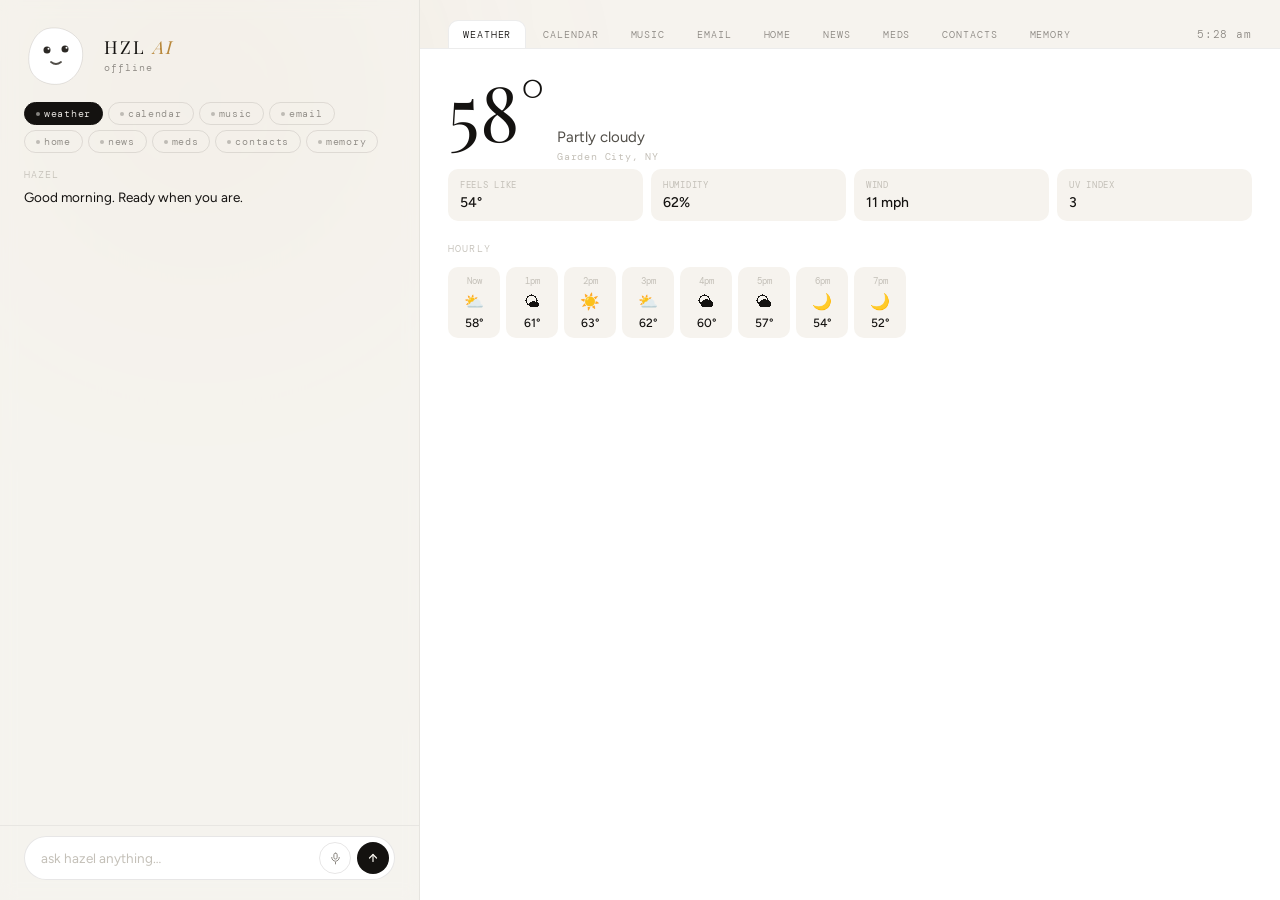
==== ui/hazel-v5.html @ b32997dd "HZL AI — Hazel v1 — luxury voice assistant with WebSocket UI, Spotify, Gmail, GCal, weather" ====
<!DOCTYPE html>
<html lang="en">
<head>
<meta charset="UTF-8">
<meta name="viewport" content="width=device-width, initial-scale=1.0">
<title>HZL AI</title>
<link href="https://fonts.googleapis.com/css2?family=Playfair+Display:ital,wght@0,400;0,500;1,400&family=DM+Mono:wght@300;400&family=Figtree:wght@300;400;500&display=swap" rel="stylesheet">
<style>
:root {
  --ink:       #141210;
  --ink-2:     #2C2925;
  --ink-3:     #514E48;
  --ink-4:     #8A8680;
  --ink-5:     #C4C0B8;
  --cream:     #F6F3EE;
  --cream-2:   #EDEAE3;
  --cream-3:   #E2DDD5;
  --gold:      #B8873A;
  --gold-l:    #F2E4C8;
  --rose:      #B87070;
  --rose-l:    #F2E0E0;
  --sage:      #6A8F78;
  --sage-l:    #DFF0E6;
  --sky:       #5C7FA8;
  --sky-l:     #DDE9F5;
  --r:         10px;
  --panel-w:   360px;
  --chat-w:    420px;
}
*, *::before, *::after { box-sizing: border-box; margin: 0; padding: 0; }

body {
  font-family: 'Figtree', sans-serif;
  background: var(--cream);
  color: var(--ink);
  height: 100vh;
  overflow: hidden;
  display: flex;
  flex-direction: column;
}

/* ─── AMBIENT BACKGROUND ─── */
#amb {
  position: fixed; inset: 0; pointer-events: none; z-index: 0; overflow: hidden;
}
.orb {
  position: absolute; border-radius: 50%; filter: blur(110px); pointer-events: none;
}
.o1 { width: 600px; height: 600px; background: radial-gradient(circle, rgba(184,135,58,.11) 0%, transparent 70%); top: -200px; left: -100px; animation: drift1 22s ease-in-out infinite; }
.o2 { width: 450px; height: 450px; background: radial-gradient(circle, rgba(106,143,120,.08) 0%, transparent 70%); bottom: -80px; right: -80px; animation: drift2 28s ease-in-out infinite; }
.o3 { width: 300px; height: 300px; background: radial-gradient(circle, rgba(184,112,112,.07) 0%, transparent 70%); top: 45%; left: 35%; animation: drift3 19s ease-in-out infinite; }
@keyframes drift1 { 0%,100%{transform:translate(0,0)} 50%{transform:translate(40px,35px)} }
@keyframes drift2 { 0%,100%{transform:translate(0,0)} 50%{transform:translate(-35px,-45px)} }
@keyframes drift3 { 0%,100%{transform:translate(0,0)} 50%{transform:translate(20px,-30px)} }

/* ─── LAYOUT ─── */
#shell {
  position: relative; z-index: 1;
  display: flex; height: 100vh;
}

/* ─── LEFT: CHAT COLUMN ─── */
#chat-col {
  width: var(--chat-w);
  flex-shrink: 0;
  display: flex;
  flex-direction: column;
  border-right: 1px solid rgba(20,18,16,.07);
  background: rgba(246,243,238,.6);
  backdrop-filter: blur(8px);
}

/* ─── FACE ─── */
#face-wrap {
  padding: 24px 24px 0;
  display: flex;
  align-items: center;
  gap: 16px;
  flex-shrink: 0;
}
#face-stage {
  position: relative;
  width: 64px; height: 64px;
  flex-shrink: 0;
}
/* Aura ring — pulses with state */
#aura {
  position: absolute;
  inset: -6px;
  border-radius: 50%;
  opacity: 0;
  transition: opacity .6s;
  pointer-events: none;
}
body.speaking  #aura { opacity: 1; background: radial-gradient(circle, rgba(184,135,58,.22) 0%, transparent 70%); animation: aura-pulse .65s ease-in-out infinite alternate; }
body.listening #aura { opacity: 1; background: radial-gradient(circle, rgba(184,112,112,.22) 0%, transparent 70%); animation: aura-pulse 1.1s ease-in-out infinite alternate; }
body.thinking  #aura { opacity: .5; background: radial-gradient(circle, rgba(106,143,120,.18) 0%, transparent 70%); }
@keyframes aura-pulse { from{transform:scale(1)} to{transform:scale(1.12)} }

/* The face itself — organic blob shape */
#face-svg {
  width: 64px; height: 64px;
  position: relative; z-index: 2;
}

#face-meta {
  flex: 1;
  min-width: 0;
}
.hzl-wordmark {
  font-family: 'Playfair Display', serif;
  font-size: 18px;
  font-weight: 400;
  letter-spacing: .12em;
  color: var(--ink);
  line-height: 1;
}
.hzl-wordmark em { font-style: italic; color: var(--gold); }
#state-label {
  font-family: 'DM Mono', monospace;
  font-size: 10px;
  font-weight: 300;
  color: var(--ink-4);
  letter-spacing: .1em;
  margin-top: 5px;
  display: flex;
  align-items: center;
  gap: 6px;
}
#listen-bars {
  display: flex; align-items: flex-end; gap: 1.5px; height: 10px;
  opacity: 0; transition: opacity .3s;
}
body.listening #listen-bars { opacity: 1; }
.lb { width: 2px; border-radius: 1px; background: var(--rose); }
.lb:nth-child(1) { height:4px; animation: lba .44s ease-in-out infinite; }
.lb:nth-child(2) { height:8px; animation: lba .44s ease-in-out infinite .09s; }
.lb:nth-child(3) { height:10px;animation: lba .44s ease-in-out infinite .04s; }
.lb:nth-child(4) { height:8px; animation: lba .44s ease-in-out infinite .13s; }
.lb:nth-child(5) { height:5px; animation: lba .44s ease-in-out infinite .07s; }
@keyframes lba { 0%,100%{transform:scaleY(.3)} 50%{transform:scaleY(1)} }

/* ─── NAV PILLS ─── */
#nav-row {
  padding: 14px 24px 10px;
  display: flex;
  flex-wrap: wrap;
  gap: 5px;
  flex-shrink: 0;
}
.nav-pill {
  font-family: 'DM Mono', monospace;
  font-size: 10px;
  font-weight: 300;
  letter-spacing: .07em;
  color: var(--ink-4);
  background: transparent;
  border: 1px solid rgba(20,18,16,.1);
  border-radius: 100px;
  padding: 4px 11px;
  cursor: pointer;
  transition: all .18s;
  display: flex; align-items: center; gap: 4px;
}
.nav-pill .dot { width: 4px; height: 4px; border-radius: 50%; background: currentColor; opacity: .5; }
.nav-pill:hover { background: var(--cream-2); color: var(--ink-2); border-color: rgba(20,18,16,.18); }
.nav-pill.active { background: var(--ink); color: var(--cream); border-color: var(--ink); }

/* ─── CHAT FEED ─── */
#chat-feed {
  flex: 1;
  overflow-y: auto;
  padding: 6px 24px 12px;
  display: flex;
  flex-direction: column;
  gap: 0;
  scroll-behavior: smooth;
}
#chat-feed::-webkit-scrollbar { width: 2px; }
#chat-feed::-webkit-scrollbar-thumb { background: var(--cream-3); }

.msg-group {
  display: flex;
  flex-direction: column;
  margin-bottom: 20px;
  animation: msg-in .25s ease both;
}
@keyframes msg-in { from{opacity:0;transform:translateY(8px)} to{opacity:1;transform:translateY(0)} }

.msg-label {
  font-family: 'DM Mono', monospace;
  font-size: 9.5px;
  font-weight: 300;
  letter-spacing: .1em;
  color: var(--ink-5);
  text-transform: uppercase;
  margin-bottom: 5px;
}
.msg-user .msg-label { text-align: right; }

.msg-body {
  font-size: 13.5px;
  line-height: 1.7;
  color: var(--ink);
}
.msg-hazel .msg-body { max-width: 340px; }
.msg-user {
  align-items: flex-end;
}
.msg-user .msg-body {
  background: var(--ink);
  color: var(--cream);
  padding: 9px 14px;
  border-radius: var(--r) var(--r) 3px var(--r);
  font-size: 13.5px;
  line-height: 1.6;
  max-width: 300px;
}

/* thinking dots */
.thinking-dots { display: flex; gap: 4px; padding: 6px 0; }
.td { width: 5px; height: 5px; border-radius: 50%; background: var(--ink-5); animation: td 1.2s ease-in-out infinite; }
.td:nth-child(2){animation-delay:.18s} .td:nth-child(3){animation-delay:.36s}
@keyframes td { 0%,60%,100%{opacity:.25;transform:scale(1)} 30%{opacity:1;transform:scale(1.3)} }

/* ─── INPUT BAR ─── */
#input-bar {
  flex-shrink: 0;
  padding: 10px 24px 20px;
  border-top: 1px solid rgba(20,18,16,.06);
}
#input-wrap {
  display: flex;
  align-items: center;
  gap: 6px;
  background: white;
  border: 1px solid rgba(20,18,16,.1);
  border-radius: 100px;
  padding: 5px 5px 5px 16px;
  transition: border-color .2s, box-shadow .2s;
}
#input-wrap:focus-within {
  border-color: var(--gold);
  box-shadow: 0 0 0 3px rgba(184,135,58,.1);
}
#msg-input {
  flex: 1; border: none; outline: none; background: transparent;
  font-family: 'Figtree', sans-serif;
  font-size: 13.5px; color: var(--ink);
  caret-color: var(--gold);
}
#msg-input::placeholder { color: var(--ink-5); }
.input-btn {
  width: 32px; height: 32px; border-radius: 50%; border: none;
  cursor: pointer; display: flex; align-items: center; justify-content: center;
  transition: all .18s; flex-shrink: 0;
}
#mic-btn {
  background: transparent;
  border: 1px solid rgba(20,18,16,.1);
  color: var(--ink-4);
}
#mic-btn:hover { background: var(--cream-2); color: var(--ink); }
#mic-btn.active { background: var(--rose); border-color: var(--rose); color: white; animation: mic-pulse 1s ease infinite; }
@keyframes mic-pulse { 0%,100%{box-shadow:0 0 0 0 rgba(184,112,112,.4)} 50%{box-shadow:0 0 0 6px rgba(184,112,112,0)} }
#send-btn { background: var(--ink); color: var(--cream); }
#send-btn:hover { background: var(--gold); transform: scale(1.05); }
#send-btn:active { transform: scale(.94); }

/* ─── RIGHT: DASHBOARD ─── */
#dash-col {
  flex: 1;
  display: flex;
  flex-direction: column;
  overflow: hidden;
  min-width: 0;
}

/* ─── DASH TOP BAR ─── */
#dash-header {
  padding: 20px 28px 0;
  display: flex;
  align-items: center;
  justify-content: space-between;
  flex-shrink: 0;
}
#dash-tab-row {
  display: flex;
  gap: 2px;
  overflow-x: auto;
  padding-bottom: 0;
}
#dash-tab-row::-webkit-scrollbar { display: none; }
.dash-tab {
  font-family: 'DM Mono', monospace;
  font-size: 10px;
  font-weight: 300;
  letter-spacing: .09em;
  text-transform: uppercase;
  color: var(--ink-4);
  padding: 7px 14px;
  border-radius: var(--r) var(--r) 0 0;
  cursor: pointer;
  border: 1px solid transparent;
  border-bottom: none;
  transition: all .18s;
  white-space: nowrap;
  background: transparent;
}
.dash-tab:hover { color: var(--ink-2); }
.dash-tab.active {
  color: var(--ink);
  background: white;
  border-color: rgba(20,18,16,.08);
  border-bottom-color: white;
}
#dash-clock {
  font-family: 'DM Mono', monospace;
  font-size: 11px;
  font-weight: 300;
  color: var(--ink-4);
  letter-spacing: .08em;
  white-space: nowrap;
  margin-left: 16px;
  flex-shrink: 0;
}

/* ─── DASH CONTENT ─── */
#dash-body {
  flex: 1;
  overflow-y: auto;
  padding: 0 28px 28px;
  background: white;
  border-top: 1px solid rgba(20,18,16,.08);
  margin: 0;
}
#dash-body::-webkit-scrollbar { width: 3px; }
#dash-body::-webkit-scrollbar-thumb { background: var(--cream-3); border-radius: 2px; }

.dash-view { display: none; padding-top: 24px; }
.dash-view.active { display: block; }

/* Section label */
.sec-label {
  font-family: 'DM Mono', monospace;
  font-size: 9.5px;
  font-weight: 300;
  letter-spacing: .12em;
  text-transform: uppercase;
  color: var(--ink-5);
  margin-bottom: 12px;
  margin-top: 22px;
}
.sec-label:first-child { margin-top: 0; }

/* ── WEATHER PANEL ── */
.wx-hero {
  display: flex; align-items: baseline; gap: 12px; margin-bottom: 6px;
}
.wx-temp {
  font-family: 'Playfair Display', serif;
  font-size: 76px; font-weight: 400; line-height: 1; color: var(--ink);
}
.wx-right { display: flex; flex-direction: column; gap: 4px; }
.wx-cond { font-size: 15px; color: var(--ink-3); font-weight: 400; }
.wx-loc  { font-family:'DM Mono',monospace; font-size:10px; color: var(--ink-5); letter-spacing:.08em; }
.wx-grid {
  display: grid; grid-template-columns: repeat(4,1fr); gap: 8px; margin-bottom: 20px;
}
.wx-cell {
  background: var(--cream); border-radius: var(--r); padding: 10px 12px;
}
.wx-cell-lbl { font-family:'DM Mono',monospace; font-size:9px; color:var(--ink-5); text-transform:uppercase; letter-spacing:.08em; margin-bottom:3px; }
.wx-cell-val { font-size:14px; font-weight:500; color:var(--ink); }
.wx-hourly { display:flex; gap:6px; overflow-x:auto; padding-bottom:4px; }
.wx-hourly::-webkit-scrollbar{display:none}
.wx-hr {
  flex-shrink:0; text-align:center; background:var(--cream);
  border-radius:var(--r); padding:8px 10px; min-width:52px;
}
.wx-hr-t { font-family:'DM Mono',monospace; font-size:9px; color:var(--ink-5); margin-bottom:5px; }
.wx-hr-i { font-size:16px; margin-bottom:5px; }
.wx-hr-v { font-size:12px; font-weight:500; color:var(--ink); }

/* ── CALENDAR PANEL ── */
.cal-date-big {
  font-family: 'Playfair Display', serif;
  font-size: 48px; font-weight: 400; line-height: 1; color: var(--ink); margin-bottom: 2px;
}
.cal-date-sub {
  font-family: 'DM Mono', monospace; font-size: 11px; color: var(--ink-4); letter-spacing:.06em; margin-bottom: 20px;
}
.cal-events { display: flex; flex-direction: column; gap: 8px; }
.cal-event {
  display: flex; gap: 12px; align-items: flex-start;
  padding: 11px 14px; background: var(--cream); border-radius: var(--r);
  border-left: 3px solid var(--gold);
  cursor: pointer; transition: background .15s;
}
.cal-event:hover { background: var(--cream-2); }
.cal-event-time { font-family:'DM Mono',monospace; font-size:11px; color:var(--gold); min-width:38px; padding-top:1px; }
.cal-event-name { font-size:13px; font-weight:500; color:var(--ink); margin-bottom:2px; }
.cal-event-sub  { font-size:11px; color:var(--ink-4); }

/* ── MUSIC PANEL ── */
.music-art {
  width: 100%; aspect-ratio: 1; border-radius: 14px; margin-bottom: 18px;
  background: linear-gradient(135deg, var(--gold) 0%, #3A2410 100%);
  display: flex; align-items: center; justify-content: center; font-size: 56px;
  position: relative; overflow: hidden;
}
.music-art::after {
  content:''; position:absolute; inset:0;
  background: radial-gradient(circle at 70% 30%, rgba(255,255,255,.08) 0%, transparent 60%);
}
.music-art.playing { animation: art-breathe 3s ease-in-out infinite; }
@keyframes art-breathe { 0%,100%{transform:scale(1)} 50%{transform:scale(1.012)} }
.music-title  { font-family:'Playfair Display',serif; font-size:20px; font-weight:400; text-align:center; margin-bottom:3px; }
.music-artist { font-size:12px; color:var(--ink-4); text-align:center; margin-bottom:18px; }
.music-bar    { height:3px; background:var(--cream-3); border-radius:2px; margin-bottom:5px; overflow:hidden; cursor:pointer; }
.music-fill   { height:100%; background:var(--gold); border-radius:2px; transition:width 1s linear; }
.music-times  { display:flex; justify-content:space-between; font-family:'DM Mono',monospace; font-size:10px; color:var(--ink-5); margin-bottom:18px; }
.music-ctrls  { display:flex; justify-content:center; align-items:center; gap:22px; }
.m-btn {
  border:none; background:none; cursor:pointer; color:var(--ink-4);
  display:flex; align-items:center; transition:color .15s;
}
.m-btn:hover { color:var(--ink); }
.m-btn.play-btn {
  width:46px; height:46px; border-radius:50%;
  background:var(--ink); color:var(--cream);
  justify-content:center; transition:background .2s, transform .15s;
}
.m-btn.play-btn:hover { background:var(--gold); transform:scale(1.06); }

/* ── EMAIL PANEL ── */
.email-item {
  display:flex; gap:12px; padding:12px 0;
  border-bottom:1px solid rgba(20,18,16,.06);
  cursor:pointer; transition:all .15s;
}
.email-item:last-child { border-bottom:none; }
.email-item:hover { padding:12px 8px; margin:0 -8px; background:var(--cream); border-radius:var(--r); }
.email-av {
  width:34px; height:34px; border-radius:50%;
  background:var(--cream-3); display:flex; align-items:center; justify-content:center;
  font-size:12px; font-weight:500; color:var(--ink-3); flex-shrink:0;
}
.email-av.unread { background:var(--gold-l); color:var(--gold); }
.email-from { font-size:13px; font-weight:500; color:var(--ink); margin-bottom:2px; display:flex; align-items:center; gap:5px; }
.email-subj { font-size:12px; color:var(--ink-4); margin-bottom:1px; }
.email-prev { font-size:11px; color:var(--ink-5); white-space:nowrap; overflow:hidden; text-overflow:ellipsis; max-width:240px; }
.unread-dot { width:5px; height:5px; border-radius:50%; background:var(--gold); display:inline-block; }
.email-time { font-family:'DM Mono',monospace; font-size:10px; color:var(--ink-5); margin-left:auto; white-space:nowrap; padding-top:2px; }

/* ── HOME PANEL (no HA) ── */
.home-unavailable {
  display:flex; flex-direction:column; align-items:center; justify-content:center;
  padding:48px 24px; text-align:center; gap:12px;
}
.home-unavailable-ico { font-size:36px; opacity:.35; }
.home-unavailable-title { font-size:14px; font-weight:500; color:var(--ink-3); }
.home-unavailable-sub { font-size:12px; color:var(--ink-5); line-height:1.6; max-width:240px; }

/* ── NEWS PANEL ── */
.news-item {
  padding:14px 0; border-bottom:1px solid rgba(20,18,16,.06);
  cursor:pointer; transition:all .15s;
}
.news-item:last-child { border-bottom:none; }
.news-item:hover { padding:14px 10px; margin:0 -10px; background:var(--cream); border-radius:var(--r); }
.news-src  { font-family:'DM Mono',monospace; font-size:9.5px; color:var(--ink-5); letter-spacing:.08em; text-transform:uppercase; margin-bottom:5px; }
.news-hed  { font-family:'Playfair Display',serif; font-size:16px; font-weight:400; line-height:1.4; color:var(--ink); margin-bottom:4px; }
.news-prev { font-size:11.5px; color:var(--ink-4); line-height:1.5; }

/* ── MEDICATIONS PANEL ── */
.med-item {
  display:flex; align-items:center; gap:14px;
  padding:12px 14px; background:var(--cream); border-radius:var(--r); margin-bottom:8px;
  cursor:pointer; transition:background .15s;
}
.med-item:hover { background:var(--cream-2); }
.med-ico { font-size:20px; flex-shrink:0; }
.med-name { font-size:13px; font-weight:500; color:var(--ink); margin-bottom:2px; }
.med-dose { font-size:11px; color:var(--ink-4); }
.med-time { font-family:'DM Mono',monospace; font-size:11px; color:var(--gold); margin-left:auto; white-space:nowrap; flex-shrink:0; }
.med-taken { opacity:.45; }
.med-taken .med-time { color:var(--sage); }
.med-badge {
  display:inline-block; font-family:'DM Mono',monospace; font-size:9px;
  letter-spacing:.06em; padding:2px 7px; border-radius:100px;
  background:var(--rose-l); color:var(--rose); margin-left:8px;
}
.med-badge.ok { background:var(--sage-l); color:var(--sage); }

/* ── CONTACTS PANEL ── */
.contact-item {
  display:flex; align-items:center; gap:12px;
  padding:10px 0; border-bottom:1px solid rgba(20,18,16,.06); cursor:pointer;
  transition:all .15s;
}
.contact-item:last-child{border-bottom:none}
.contact-item:hover { padding:10px 8px; margin:0 -8px; background:var(--cream); border-radius:var(--r); }
.contact-av {
  width:36px; height:36px; border-radius:50%; flex-shrink:0;
  background:var(--cream-3); display:flex; align-items:center; justify-content:center;
  font-size:13px; font-weight:500; color:var(--ink-3);
}
.contact-name { font-size:13px; font-weight:500; color:var(--ink); margin-bottom:1px; }
.contact-rel  { font-size:11px; color:var(--ink-5); }
.contact-actions { margin-left:auto; display:flex; gap:6px; }
.c-act-btn {
  width:28px; height:28px; border-radius:50%; border:1px solid rgba(20,18,16,.1);
  background:transparent; cursor:pointer; display:flex; align-items:center; justify-content:center;
  color:var(--ink-4); font-size:13px; transition:all .15s;
}
.c-act-btn:hover { background:var(--cream-2); color:var(--ink); }

/* ── MEMORY PANEL ── */
.mem-item {
  padding:10px 13px; background:var(--cream); border-radius:var(--r); margin-bottom:7px;
}
.mem-cat { font-family:'DM Mono',monospace; font-size:9px; color:var(--gold); letter-spacing:.08em; text-transform:uppercase; margin-bottom:3px; }
.mem-val { font-size:13px; color:var(--ink); }

/* ─── RESPONSIVE: compress if window narrow ─── */
@media (max-width: 820px) {
  :root { --chat-w: 340px; --panel-w: 0; }
}
</style>
</head>
<body>

<div id="amb">
  <div class="orb o1"></div>
  <div class="orb o2"></div>
  <div class="orb o3"></div>
</div>

<div id="shell">

  <!-- ══════════ LEFT: CHAT ══════════ -->
  <div id="chat-col">

    <!-- Face + wordmark -->
    <div id="face-wrap">
      <div id="face-stage">
        <div id="aura"></div>
        <svg id="face-svg" viewBox="0 0 64 64" xmlns="http://www.w3.org/2000/svg">
          <!-- Organic face blob — slightly irregular circle for life -->
          <defs>
            <filter id="face-blur" x="-10%" y="-10%" width="120%" height="120%">
              <feGaussianBlur in="SourceGraphic" stdDeviation=".4"/>
            </filter>
          </defs>
          <!-- Base blob -->
          <path id="face-blob" d="
            M32 4
            C42 4, 56 12, 58 24
            C61 38, 54 54, 40 59
            C28 63, 10 58, 6 44
            C2 30, 8 10, 22 5
            C24 4.3, 28 3.8, 32 4Z
          " fill="white" stroke="rgba(20,18,16,.1)" stroke-width="1" filter="url(#face-blur)"/>

          <!-- Eyes — two circles, positioned asymmetrically for character -->
          <g id="eyes">
            <circle id="eye-l" cx="23" cy="26" r="3.5" fill="var(--ink-2)"/>
            <circle id="eye-r" cx="41" cy="25" r="3.5" fill="var(--ink-2)"/>
            <!-- Glints -->
            <circle cx="24.5" cy="24.8" r="1" fill="white"/>
            <circle cx="42.5" cy="23.8" r="1" fill="white"/>
          </g>

          <!-- Mouth — small curved path, morphs with mood -->
          <path id="mouth" d="M27 38 Q32 42 37 38" fill="none" stroke="var(--ink-3)" stroke-width="1.8" stroke-linecap="round"/>

          <!-- Blink overlay (hidden, animated) -->
          <rect id="blink-l" x="19" y="22.5" width="9" height="7" rx="4" fill="white" opacity="0"/>
          <rect id="blink-r" x="37" y="21.5" width="9" height="7" rx="4" fill="white" opacity="0"/>
        </svg>
      </div>

      <div id="face-meta">
        <div class="hzl-wordmark">HZL <em>AI</em></div>
        <div id="state-label">
          <span id="state-text">idle</span>
          <div id="listen-bars">
            <div class="lb"></div><div class="lb"></div><div class="lb"></div>
            <div class="lb"></div><div class="lb"></div>
          </div>
        </div>
      </div>
    </div>

    <!-- Nav pills — all Hazel capabilities -->
    <div id="nav-row">
      <button class="nav-pill active" onclick="navTap('weather')"><span class="dot"></span>weather</button>
      <button class="nav-pill" onclick="navTap('calendar')"><span class="dot"></span>calendar</button>
      <button class="nav-pill" onclick="navTap('music')"><span class="dot"></span>music</button>
      <button class="nav-pill" onclick="navTap('email')"><span class="dot"></span>email</button>
      <button class="nav-pill" onclick="navTap('home')"><span class="dot"></span>home</button>
      <button class="nav-pill" onclick="navTap('news')"><span class="dot"></span>news</button>
      <button class="nav-pill" onclick="navTap('medications')"><span class="dot"></span>meds</button>
      <button class="nav-pill" onclick="navTap('contacts')"><span class="dot"></span>contacts</button>
      <button class="nav-pill" onclick="navTap('memory')"><span class="dot"></span>memory</button>
    </div>

    <!-- Chat feed -->
    <div id="chat-feed">
      <div class="msg-group msg-hazel">
        <div class="msg-label">Hazel</div>
        <div class="msg-body">Good morning. Ready when you are.</div>
      </div>
    </div>

    <!-- Input -->
    <div id="input-bar">
      <div id="input-wrap">
        <input type="text" id="msg-input" placeholder="ask hazel anything…" autocomplete="off"/>
        <button class="input-btn" id="mic-btn" onclick="toggleMic()">
          <svg width="13" height="13" viewBox="0 0 24 24" fill="none" stroke="currentColor" stroke-width="1.8" stroke-linecap="round" stroke-linejoin="round">
            <rect x="9" y="2" width="6" height="11" rx="3"/>
            <path d="M5 10c0 3.866 3.134 7 7 7s7-3.134 7-7"/>
            <line x1="12" y1="19" x2="12" y2="22"/>
          </svg>
        </button>
        <button class="input-btn" id="send-btn" onclick="sendMsg()">
          <svg width="12" height="12" viewBox="0 0 24 24" fill="none" stroke="currentColor" stroke-width="2.4" stroke-linecap="round" stroke-linejoin="round">
            <line x1="12" y1="19" x2="12" y2="5"/>
            <polyline points="5 12 12 5 19 12"/>
          </svg>
        </button>
      </div>
    </div>
  </div>

  <!-- ══════════ RIGHT: DASHBOARD ══════════ -->
  <div id="dash-col">
    <div id="dash-header">
      <div id="dash-tab-row">
        <div class="dash-tab active" data-tab="weather" onclick="switchTab('weather')">Weather</div>
        <div class="dash-tab" data-tab="calendar" onclick="switchTab('calendar')">Calendar</div>
        <div class="dash-tab" data-tab="music" onclick="switchTab('music')">Music</div>
        <div class="dash-tab" data-tab="email" onclick="switchTab('email')">Email</div>
        <div class="dash-tab" data-tab="home" onclick="switchTab('home')">Home</div>
        <div class="dash-tab" data-tab="news" onclick="switchTab('news')">News</div>
        <div class="dash-tab" data-tab="medications" onclick="switchTab('medications')">Meds</div>
        <div class="dash-tab" data-tab="contacts" onclick="switchTab('contacts')">Contacts</div>
        <div class="dash-tab" data-tab="memory" onclick="switchTab('memory')">Memory</div>
      </div>
      <div id="dash-clock"></div>
    </div>

    <div id="dash-body">

      <!-- WEATHER -->
      <div class="dash-view active" id="view-weather">
        <div class="wx-hero">
          <div class="wx-temp" id="d-wx-temp">58°</div>
          <div class="wx-right">
            <div class="wx-cond" id="d-wx-cond">Partly cloudy</div>
            <div class="wx-loc">Garden City, NY</div>
          </div>
        </div>
        <div class="wx-grid">
          <div class="wx-cell"><div class="wx-cell-lbl">Feels like</div><div class="wx-cell-val" id="d-wx-fl">54°</div></div>
          <div class="wx-cell"><div class="wx-cell-lbl">Humidity</div><div class="wx-cell-val" id="d-wx-hu">62%</div></div>
          <div class="wx-cell"><div class="wx-cell-lbl">Wind</div><div class="wx-cell-val" id="d-wx-wi">11 mph</div></div>
          <div class="wx-cell"><div class="wx-cell-lbl">UV Index</div><div class="wx-cell-val" id="d-wx-uv">3</div></div>
        </div>
        <div class="sec-label">Hourly</div>
        <div class="wx-hourly" id="d-wx-hourly"></div>
      </div>

      <!-- CALENDAR -->
      <div class="dash-view" id="view-calendar">
        <div class="cal-date-big" id="d-cal-day"></div>
        <div class="cal-date-sub" id="d-cal-date"></div>
        <div class="sec-label">Today's events</div>
        <div class="cal-events" id="d-cal-events"></div>
      </div>

      <!-- MUSIC -->
      <div class="dash-view" id="view-music">
        <!-- TABS -->
        <div style="display:flex;gap:6px;margin-bottom:16px">
          <button id="mtab-now" onclick="musicTab('now')" style="flex:1;padding:7px;border-radius:8px;border:1px solid var(--cream-3);background:var(--gold);color:white;font-family:'DM Mono',monospace;font-size:10px;letter-spacing:.1em;text-transform:uppercase;cursor:pointer">Now Playing</button>
          <button id="mtab-queue" onclick="musicTab('queue')" style="flex:1;padding:7px;border-radius:8px;border:1px solid var(--cream-3);background:transparent;color:var(--ink-4);font-family:'DM Mono',monospace;font-size:10px;letter-spacing:.1em;text-transform:uppercase;cursor:pointer">Up Next</button>
          <button id="mtab-library" onclick="musicTab('library')" style="flex:1;padding:7px;border-radius:8px;border:1px solid var(--cream-3);background:transparent;color:var(--ink-4);font-family:'DM Mono',monospace;font-size:10px;letter-spacing:.1em;text-transform:uppercase;cursor:pointer">Library</button>
        </div>
        <!-- NOW PLAYING -->
        <div id="d-music-now-view">
          <div style="background:linear-gradient(160deg,#1a1a2e,#0f3460);border-radius:20px;padding:24px 20px 20px;margin-bottom:16px;position:relative;overflow:hidden">
            <div style="position:relative;margin:0 auto 20px;width:160px;height:160px">
              <div id="d-music-art" style="width:160px;height:160px;border-radius:12px;overflow:hidden;background:#0d1b2a;display:flex;align-items:center;justify-content:center;font-size:48px;color:rgba(255,255,255,0.2);box-shadow:0 8px 32px rgba(0,0,0,0.4)">♪</div>
            </div>
            <div style="text-align:center;margin-bottom:16px">
              <div id="d-music-title" style="font-family:'Playfair Display',serif;font-size:18px;color:white;margin-bottom:4px;line-height:1.3">Nothing playing</div>
              <div id="d-music-artist" style="font-family:'DM Mono',monospace;font-size:11px;letter-spacing:.1em;color:rgba(255,255,255,0.5);margin-bottom:3px">—</div>
              <div id="d-music-album" style="font-size:10px;color:rgba(255,255,255,0.25);font-style:italic"></div>
            </div>
            <div style="margin-bottom:20px">
              <div style="height:3px;background:rgba(255,255,255,0.15);border-radius:2px;margin-bottom:6px;overflow:hidden">
                <div id="d-music-fill" style="height:100%;background:var(--gold);border-radius:2px;transition:width 1s linear;width:0%"></div>
              </div>
              <div style="display:flex;justify-content:space-between;font-family:'DM Mono',monospace;font-size:9px;color:rgba(255,255,255,0.3)">
                <span id="d-music-cur">0:00</span>
                <span id="d-music-dur">0:00</span>
              </div>
            </div>
            <div style="display:flex;justify-content:center;align-items:center;gap:24px">
              <button onclick="musicCmd('previous')" style="background:rgba(255,255,255,0.08);border:1px solid rgba(255,255,255,0.12);border-radius:50%;width:40px;height:40px;font-size:16px;color:rgba(255,255,255,0.7);cursor:pointer">⏮</button>
              <button id="d-music-playpause" onclick="musicCmd('playpause')" style="background:var(--gold);border:none;border-radius:50%;width:52px;height:52px;font-size:20px;color:white;cursor:pointer">▶</button>
              <button onclick="musicCmd('skip')" style="background:rgba(255,255,255,0.08);border:1px solid rgba(255,255,255,0.12);border-radius:50%;width:40px;height:40px;font-size:16px;color:rgba(255,255,255,0.7);cursor:pointer">⏭</button>
            </div>
          </div>
          <div style="font-family:'DM Mono',monospace;font-size:9px;letter-spacing:.15em;text-transform:uppercase;color:var(--ink-4);margin-bottom:10px">Recently Played</div>
          <div id="d-music-recent" style="display:flex;flex-direction:column;gap:6px"></div>
        </div>
        <!-- UP NEXT -->
        <div id="d-music-queue-view" style="display:none">
          <div style="font-family:'DM Mono',monospace;font-size:9px;letter-spacing:.15em;text-transform:uppercase;color:var(--ink-4);margin-bottom:12px">Up Next</div>
          <div id="d-music-queue" style="display:flex;flex-direction:column;gap:6px"></div>
        </div>
        <!-- LIBRARY -->
        <div id="d-music-library-view" style="display:none">
          <div style="font-family:'DM Mono',monospace;font-size:9px;letter-spacing:.15em;text-transform:uppercase;color:var(--ink-4);margin-bottom:12px">Your Library</div>
          <div id="d-music-library"></div>
        </div>
      </div>

      <!-- EMAIL -->
      <div class="dash-view" id="view-email">
        <!-- TABS -->
        <div style="display:flex;gap:6px;margin-bottom:16px">
          <button id="etab-inbox" onclick="emailTab('inbox')" style="flex:1;padding:7px;border-radius:8px;border:1px solid var(--cream-3);background:var(--gold);color:white;font-family:'DM Mono',monospace;font-size:10px;letter-spacing:.1em;text-transform:uppercase;cursor:pointer">Inbox</button>
          <button id="etab-compose" onclick="emailTab('compose')" style="flex:1;padding:7px;border-radius:8px;border:1px solid var(--cream-3);background:transparent;color:var(--ink-4);font-family:'DM Mono',monospace;font-size:10px;letter-spacing:.1em;text-transform:uppercase;cursor:pointer">Compose</button>
        </div>
        <!-- INBOX -->
        <div id="d-email-inbox-view">
          <div id="d-email-list"></div>
        </div>
        <!-- COMPOSE -->
        <div id="d-email-compose-view" style="display:none">
          <div style="background:linear-gradient(160deg,#f5f0e8,#ede5d0);border-radius:16px;border:1px solid rgba(196,160,80,0.2);overflow:hidden">
            <div style="display:flex;align-items:center;gap:12px;padding:13px 16px">
              <div style="font-family:'DM Mono',monospace;font-size:9px;letter-spacing:.15em;text-transform:uppercase;color:var(--gold);min-width:52px">To</div>
              <input id="compose-to" type="email" placeholder="recipient@email.com" style="flex:1;background:transparent;border:none;outline:none;font-family:'Playfair Display',serif;font-size:13px;color:var(--ink)">
            </div>
            <div style="height:1px;background:rgba(196,160,80,0.18);margin:0 16px"></div>
            <div style="display:flex;align-items:center;gap:12px;padding:13px 16px">
              <div style="font-family:'DM Mono',monospace;font-size:9px;letter-spacing:.15em;text-transform:uppercase;color:var(--gold);min-width:52px">Subject</div>
              <input id="compose-subject" type="text" placeholder="Subject line" style="flex:1;background:transparent;border:none;outline:none;font-family:'Playfair Display',serif;font-size:13px;color:var(--ink)">
            </div>
            <div style="height:1px;background:rgba(196,160,80,0.18);margin:0 16px"></div>
            <textarea id="compose-body" placeholder="Your message..." style="width:100%;min-height:180px;background:transparent;border:none;outline:none;padding:16px;font-family:'Playfair Display',serif;font-size:13px;color:var(--ink);line-height:1.7;resize:none;box-sizing:border-box"></textarea>
            <div style="display:flex;gap:8px;padding:12px 16px 16px;border-top:1px solid rgba(196,160,80,0.18)">
              <button onclick="hazelDraftEmail()" style="flex:1;padding:10px;border-radius:8px;border:1px solid rgba(196,160,80,0.35);background:transparent;font-family:'DM Mono',monospace;font-size:10px;letter-spacing:.08em;color:var(--gold);cursor:pointer">✦ Draft with Hazel</button>
              <button onclick="sendComposedEmail()" style="padding:10px 20px;border-radius:8px;border:none;background:var(--gold);font-family:'DM Mono',monospace;font-size:10px;letter-spacing:.08em;color:white;cursor:pointer">Send →</button>
            </div>
            <div id="compose-status" style="font-family:'DM Mono',monospace;font-size:10px;color:var(--gold);padding:0 16px 12px;min-height:18px"></div>
          </div>
        </div>
      </div>

      <!-- HOME -->
      <div class="dash-view" id="view-home">
        <div class="home-unavailable">
          <div class="home-unavailable-ico">🏠</div>
          <div class="home-unavailable-title">Smart home not connected</div>
          <div class="home-unavailable-sub">Home Assistant integration is not configured. Add HA_URL and HA_TOKEN to ~/jarvis/.env to enable device control.</div>
        </div>
      </div>

      <!-- NEWS -->
      <div class="dash-view" id="view-news">
        <div class="sec-label">Top stories</div>
        <div id="d-news-list"></div>
      </div>

      <!-- MEDICATIONS -->
      <div class="dash-view" id="view-medications">
        <div class="sec-label">Today's schedule</div>
        <div id="d-med-list"></div>
        <div class="sec-label">Refills needed</div>
        <div id="d-med-refills"></div>
      </div>

      <!-- CONTACTS -->
      <div class="dash-view" id="view-contacts">
        <div class="sec-label">Quick contacts</div>
        <div id="d-contact-list"></div>
      </div>

      <!-- MEMORY -->
      <div class="dash-view" id="view-memory">
        <div class="sec-label">Stored facts</div>
        <div id="d-memory-list"></div>
      </div>

    </div><!-- /dash-body -->
  </div><!-- /dash-col -->

</div><!-- /shell -->

<script>
/* ───────────────────────────────────────────
   STATE
─────────────────────────────────────────── */
const S = {
  ws: null,
  micOn: false,
  playing: false,
  progSec: 0,
  totSec: 240,
  progT: null,
  faceT: null,
  activeTab: 'weather',
  music: { track:'Nothing playing', artist:'—', playing:false, prog:0, dur:240 },
  queue: [],
  library: [],
  recent: [],

  weather: { temp:'58°', feels:'54°', hum:'62%', wind:'11 mph', uv:'3', cond:'Partly cloudy' },

  events: [
    { time:'9:00',  name:'Team standup',  sub:'Google Meet · 30 min', accent:'var(--gold)' },
    { time:'11:30', name:'Design review', sub:'Studio · 1 hr',         accent:'var(--sage)' },
    { time:'14:00', name:'Hazel demo',    sub:'Zoom · 45 min',         accent:'var(--rose)' },
  ],

  emails: [
    { av:'SC', from:'Sam Chen',  subj:'Re: HZL launch timeline', prev:'Looks great — on track for the demo.',   time:'9:41', unread:true },
    { av:'AR', from:'Alex R.',   subj:'Figma file updated',       prev:'Pushed the new card designs. Thoughts?', time:'8:58', unread:false },
    { av:'JM', from:'Jordan M.', subj:'Can we reschedule Friday?',prev:'Something came up — 3 PM instead?',     time:'8:12', unread:true },
  ],

  home: [
    { id:'living_room', name:'Living Room', icon:'💡', on:true  },
    { id:'bedroom',     name:'Bedroom',     icon:'🛏',  on:false },
    { id:'kitchen',     name:'Kitchen',     icon:'☕', on:true  },
    { id:'thermostat',  name:'Thermostat',  icon:'🌡', on:true, val:'70°F' },
    { id:'office',      name:'Office',      icon:'🖥',  on:false },
    { id:'entry',       name:'Entry Light', icon:'🚪', on:false },
  ],

  news: [
    { src:'NY Times',  hed:'NYC launches expanded bike lane program across midtown Manhattan',   prev:'City officials say the plan will cut commute times while improving pedestrian safety.' },
    { src:'The Verge', hed:'Apple announces major Siri overhaul powered by on-device AI',        prev:'The new system will handle complex multi-step tasks without sending data to servers.' },
    { src:'Reuters',   hed:'Federal Reserve holds rates steady, signals patience on cuts',       prev:'Policymakers cited continued resilience in the job market and elevated shelter costs.' },
  ],

  medications: [
    { name:'Levothyroxine', dose:'50mcg', time:'8:00 AM', taken:true,  icon:'💊', refill:false },
    { name:'Vitamin D3',    dose:'2000IU',time:'8:00 AM', taken:true,  icon:'🌤', refill:false },
    { name:'Metformin',     dose:'500mg', time:'12:00 PM',taken:false, icon:'💊', refill:true  },
    { name:'Lisinopril',    dose:'10mg',  time:'8:00 PM', taken:false, icon:'💊', refill:false },
  ],

  contacts: [
    { av:'MR', name:'Mom',          rel:'Family',              phone:'+1 (516) 555-0121' },
    { av:'DR', name:'Dr. Reyes',    rel:'Primary Care',        phone:'+1 (516) 555-0198' },
    { av:'JC', name:'Jake Chen',    rel:'Friend',              phone:'+1 (917) 555-0142' },
    { av:'EM', name:'Emma M.',      rel:'Work',                phone:'+1 (212) 555-0167' },
    { av:'SC', name:'Sam Chen',     rel:'Work · HZL Project',  phone:'+1 (646) 555-0133' },
    { av:'PH', name:'Pharmacy',     rel:'CVS Pharmacy',        phone:'+1 (516) 555-0155' },
  ],

  memory: [
    { cat:'location',    val:'Garden City, NY' },
    { cat:'device',      val:'Raspberry Pi 5' },
    { cat:'preference',  val:'Prefers morning briefings at 7:30 AM' },
    { cat:'health',      val:'Takes medication at 8 AM and 8 PM' },
    { cat:'project',     val:'Working on HZL AI — luxury home assistant' },
    { cat:'schedule',    val:'Usually wakes around 7 AM on weekdays' },
  ],
};

/* ───────────────────────────────────────────
   FACE SYSTEM
   Organic face: eyes, mouth, blink, mood
─────────────────────────────────────────── */
const MOODS = {
  idle:      { eyeL:[23,26], eyeR:[41,25], eyeRad:3.5, mouthD:'M27 38 Q32 42 37 38', blink:false },
  thinking:  { eyeL:[23,27], eyeR:[41,27], eyeRad:2.8, mouthD:'M27 38 Q32 40 37 38', blink:false },
  listening: { eyeL:[23,25], eyeR:[41,24], eyeRad:4.2, mouthD:'M27 37 Q32 39 37 37', blink:false },
  speaking:  { eyeL:[23,26], eyeR:[41,25], eyeRad:3.8, mouthD:'M26 37 Q32 44 38 37', blink:true  },
  happy:     { eyeL:[23,26], eyeR:[41,25], eyeRad:3.5, mouthD:'M25 37 Q32 45 39 37', blink:true  },
  surprised: { eyeL:[23,25], eyeR:[41,24], eyeRad:5.0, mouthD:'M29 38 Q32 44 35 38', blink:false },
};

let blinkInterval = null;

function setFace(state) {
  if (S.faceT) clearTimeout(S.faceT);
  const m = MOODS[state] || MOODS.idle;
  document.body.className = state || '';

  // Morph eyes
  const eL = document.getElementById('eye-l');
  const eR = document.getElementById('eye-r');
  eL.setAttribute('cx', m.eyeL[0]); eL.setAttribute('cy', m.eyeL[1]); eL.setAttribute('r', m.eyeRad);
  eR.setAttribute('cx', m.eyeR[0]); eR.setAttribute('cy', m.eyeR[1]); eR.setAttribute('r', m.eyeRad);

  // Morph mouth
  document.getElementById('mouth').setAttribute('d', m.mouthD);

  // State label
  document.getElementById('state-text').textContent = state || 'idle';

  // Blink loop
  clearInterval(blinkInterval);
  if (m.blink) {
    blinkInterval = setInterval(doBlink, 2800 + Math.random()*1200);
  }
}

function doBlink() {
  const bl = document.getElementById('blink-l');
  const br = document.getElementById('blink-r');
  // Animate opacity to "close" eyes
  bl.setAttribute('opacity', '1'); br.setAttribute('opacity', '1');
  setTimeout(() => { bl.setAttribute('opacity', '0'); br.setAttribute('opacity', '0'); }, 120);
}

function flashFace(state, ms) {
  setFace(state);
  S.faceT = setTimeout(() => setFace('idle'), ms || 2200);
}

// Idle random blinks
setInterval(() => {
  if (document.body.className === '' || document.body.className === 'idle') doBlink();
}, 3500 + Math.random()*2000);

/* ───────────────────────────────────────────
   CLOCK
─────────────────────────────────────────── */
function updateClock() {
  const n = new Date();
  const h = n.getHours(), mi = n.getMinutes();
  const ap = h >= 12 ? 'pm' : 'am';
  const hh = h % 12 || 12;
  const mm = String(mi).padStart(2,'0');
  document.getElementById('dash-clock').textContent = `${hh}:${mm} ${ap}`;
}
updateClock(); setInterval(updateClock, 30000);

/* ───────────────────────────────────────────
   NAV + TAB SYSTEM
─────────────────────────────────────────── */
const NAV_QUESTIONS = {
  weather:     "What's the current weather and forecast for today?",
  calendar:    "What's on my schedule today?",
  music:       "What's currently playing on Spotify?",
  email:       "Check my inbox and summarize unread emails.",
  home:        "What's the status of my smart home devices?",
  news:        "What are the top news stories right now?",
  medications: "What medications do I need to take today and have I taken them?",
  contacts:    "Show me my contacts.",
  memory:      "What do you remember about me?",
};

function navTap(tab) {
  document.querySelectorAll('.nav-pill').forEach(p => p.classList.toggle('active', p.textContent.trim() === tab || p.getAttribute('onclick')?.includes(`'${tab}'`)));
  switchTab(tab);
  const q = NAV_QUESTIONS[tab];
  if (q) inject(q, tab);
}

function switchTab(tab) {
  S.activeTab = tab;
  document.querySelectorAll('.dash-tab').forEach(t => t.classList.toggle('active', t.dataset.tab === tab));
  document.querySelectorAll('.dash-view').forEach(v => v.classList.toggle('active', v.id === 'view-' + tab));
  document.querySelectorAll('.nav-pill').forEach(p => {
    const o = p.getAttribute('onclick') || '';
    p.classList.toggle('active', o.includes(`'${tab}'`));
  });
}

/* ───────────────────────────────────────────
   WEBSOCKET
─────────────────────────────────────────── */
function connectWS() {
  try {
    S.ws = new WebSocket('ws://localhost:8765');
    S.ws.onopen  = () => { document.getElementById('state-text').textContent = 'connected'; };
    S.ws.onclose = () => { document.getElementById('state-text').textContent = 'offline'; setTimeout(connectWS, 5000); };
    S.ws.onerror = () => { document.getElementById('state-text').textContent = 'offline'; };
    S.ws.onmessage = e => { try { handleWS(JSON.parse(e.data)); } catch {} };
  } catch { document.getElementById('state-text').textContent = 'offline'; }
}

function handleWS(d) {
  if (d.type === 'response') {
    removeThinking();
    addHazelMsg(d.text || d.message || '');
    flashFace('happy', 2400);
  } else if (d.type === 'speaking')  setFace('speaking');
  else if (d.type === 'listening')   setFace('listening');
  else if (d.type === 'thinking')  { showThinking(); setFace('thinking'); }
  else if (d.type === 'idle')        setFace('idle');
  else if (d.type === 'music_state') {
    Object.assign(S.music, d);
    S.queue = d.queue || [];
    S.library = d.library || [];
    renderMusicPanel();
  }
  // Live weather/calendar/email push from backend
  else if (d.type === 'weather_state') { Object.assign(S.weather, d); renderWeatherPanel(); }
  else if (d.type === 'calendar_state') { S.events = d.events || S.events; renderCalendarPanel(); }
  else if (d.type === 'email_state')    { S.emails = d.emails || S.emails; renderEmailPanel(); }
  else if (d.type === 'home_state')     { S.home = d.devices || S.home; renderHomePanel(); }
  else if (d.type === 'init_key')   { window.__HZL_KEY = d.key; }
  else if (d.type === 'panel_open') { navTap(d.panel); }
}

/* ───────────────────────────────────────────
   CHAT
─────────────────────────────────────────── */
function esc(s) { return s.replace(/&/g,'&amp;').replace(/</g,'&lt;').replace(/>/g,'&gt;'); }

function addHazelMsg(text) {
  const feed = document.getElementById('chat-feed');
  const g = document.createElement('div');
  g.className = 'msg-group msg-hazel';
  g.innerHTML = `<div class="msg-label">Hazel</div><div class="msg-body">${esc(text)}</div>`;
  feed.appendChild(g);
  feed.scrollTop = feed.scrollHeight;
}

function addUserMsg(text) {
  const feed = document.getElementById('chat-feed');
  const g = document.createElement('div');
  g.className = 'msg-group msg-user';
  g.innerHTML = `<div class="msg-label">You</div><div class="msg-body">${esc(text)}</div>`;
  feed.appendChild(g);
  feed.scrollTop = feed.scrollHeight;
}

function showThinking() {
  removeThinking();
  const feed = document.getElementById('chat-feed');
  const g = document.createElement('div');
  g.className = 'msg-group msg-hazel'; g.id = 'thinking-row';
  g.innerHTML = `<div class="msg-label">Hazel</div><div class="thinking-dots"><div class="td"></div><div class="td"></div><div class="td"></div></div>`;
  feed.appendChild(g);
  feed.scrollTop = feed.scrollHeight;
}

function removeThinking() {
  const el = document.getElementById('thinking-row');
  if (el) el.remove();
}

function inject(text, hint) {
  addUserMsg(text);
  showThinking();
  setFace('thinking');

  if (S.ws && S.ws.readyState === WebSocket.OPEN) {
    S.ws.send(JSON.stringify({ type: 'chat', message: text, hint }));
  } else {
    // Demo fallback
    setTimeout(() => setFace('speaking'), 400);
    setTimeout(() => {
      removeThinking();
      addHazelMsg(demoResp(text, hint));
      flashFace('happy', 2200);
    }, 900 + Math.random() * 400);
  }
}

function demoResp(text, hint) {
  const t = text.toLowerCase();
  if (hint==='weather'  || /weather|temp|forecast/.test(t))    return "It's 58° and partly cloudy in Garden City. Humidity at 62%, northwest wind 11 mph. High of 63° this afternoon.";
  if (hint==='calendar' || /calendar|schedule|today/.test(t))  return "Three things today: team standup at 9, design review at 11:30, and your Hazel demo at 2 PM on Zoom.";
  if (hint==='email'    || /email|inbox|unread/.test(t))       return "2 unread. Sam is positive on the HZL timeline. Jordan wants to move Friday's meeting to 3 PM.";
  if (hint==='music'    || /music|play|spotify/.test(t))       return 'Nothing currently playing on Spotify. Want me to start something?';
  if (hint==='home'     || /light|home|thermostat/.test(t))    return "Living room and kitchen lights are on. Thermostat at 70°F. Bedroom and office are off.";
  if (hint==='news'     || /news|headline/.test(t))            return "Top story: NYC launches expanded bike lane program across midtown, aiming to cut commute times significantly.";
  if (hint==='medications'|| /med|pill|take|prescription/.test(t)) return "Levothyroxine and Vitamin D3 taken this morning. Metformin at noon and Lisinopril at 8 PM still coming up. Metformin is due for a refill.";
  if (hint==='contacts' || /contact|call|phone/.test(t))       return "I have 6 contacts saved. Who are you looking for?";
  if (hint==='memory'   || /remember|know about me/.test(t))   return "I know you're in Garden City, you prefer morning briefings, and you're working on HZL AI. Your meds are scheduled at 8 AM and 8 PM.";
  return "Understood. Anything else I can help with?";
}

function sendMsg() {
  const inp = document.getElementById('msg-input');
  const t = inp.value.trim();
  if (!t) return;
  inp.value = '';
  inject(t);
}
document.getElementById('msg-input').addEventListener('keydown', e => {
  if (e.key === 'Enter' && !e.shiftKey) { e.preventDefault(); sendMsg(); }
});

/* ───────────────────────────────────────────
   MIC TOGGLE
─────────────────────────────────────────── */
function toggleMic() {
  S.micOn = !S.micOn;
  document.getElementById('mic-btn').classList.toggle('active', S.micOn);
  if (S.ws && S.ws.readyState === WebSocket.OPEN) {
    S.ws.send(JSON.stringify({ type: S.micOn ? 'start_listening' : 'stop_listening' }));
  }
  setFace(S.micOn ? 'listening' : 'idle');
}

/* ───────────────────────────────────────────
   MUSIC CONTROLS
─────────────────────────────────────────── */
function mCmd(cmd) {
  if (S.ws && S.ws.readyState === WebSocket.OPEN) {
    S.ws.send(JSON.stringify({ type: 'action', action: cmd }));
  }
  if (cmd === 'play_pause') {
    S.playing = !S.playing;
    S.music.playing = S.playing;
    const ico = document.getElementById('play-ico');
    ico.innerHTML = S.playing
      ? '<path d="M6 19h4V5H6v14zm8-14v14h4V5h-4z"/>'
      : '<path d="M8 5v14l11-7z"/>';
    const art = document.getElementById('d-music-art');
    art.classList.toggle('playing', S.playing);
    S.playing ? startProg() : stopProg();
  }
}

function startProg() {
  stopProg();
  S.progT = setInterval(() => {
    S.progSec = Math.min(S.progSec + 1, S.totSec);
    S.music.prog = S.progSec;
    document.getElementById('d-music-fill').style.width = Math.round(S.progSec / S.totSec * 100) + '%';
    document.getElementById('d-music-cur').textContent = fmt(S.progSec);
    if (S.progSec >= S.totSec) stopProg();
  }, 1000);
}
function stopProg() { if (S.progT) clearInterval(S.progT); }
function fmt(s) { return Math.floor(s/60) + ':' + (s%60<10?'0':'') + s%60; }

/* ───────────────────────────────────────────
   HOME DEVICE TOGGLE
─────────────────────────────────────────── */
function toggleDevice(id) {
  const d = S.home.find(x => x.id === id);
  if (!d) return;
  d.on = !d.on;
  if (S.ws && S.ws.readyState === WebSocket.OPEN) {
    S.ws.send(JSON.stringify({ type: 'action', action: d.on ? 'turn_on' : 'turn_off', entity_id: id }));
  }
  renderHomePanel();
  addHazelMsg(`${d.name} turned ${d.on ? 'on' : 'off'}.`);
}

/* ───────────────────────────────────────────
   RENDER PANELS
─────────────────────────────────────────── */
function renderWeatherPanel() {
  const w = S.weather;
  document.getElementById('d-wx-temp').textContent = w.temp;
  document.getElementById('d-wx-cond').textContent = w.cond;
  document.getElementById('d-wx-fl').textContent   = w.feels;
  document.getElementById('d-wx-hu').textContent   = w.hum;
  document.getElementById('d-wx-wi').textContent   = w.wind;
  document.getElementById('d-wx-uv').textContent   = w.uv;

  const hours = ['Now','1pm','2pm','3pm','4pm','5pm','6pm','7pm'];
  const temps  = [58,61,63,62,60,57,54,52];
  const icons  = ['⛅','🌤','☀️','⛅','🌥','🌥','🌙','🌙'];
  document.getElementById('d-wx-hourly').innerHTML = hours.map((h,i) =>
    `<div class="wx-hr"><div class="wx-hr-t">${h}</div><div class="wx-hr-i">${icons[i]}</div><div class="wx-hr-v">${temps[i]}°</div></div>`
  ).join('');
}

function renderCalendarPanel() {
  const n = new Date();
  const days = ['Sunday','Monday','Tuesday','Wednesday','Thursday','Friday','Saturday'];
  const months = ['January','February','March','April','May','June','July','August','September','October','November','December'];
  document.getElementById('d-cal-day').textContent  = days[n.getDay()];
  document.getElementById('d-cal-date').textContent = months[n.getMonth()] + ' ' + n.getDate() + ', ' + n.getFullYear();
  document.getElementById('d-cal-events').innerHTML = S.events.map(e =>
    `<div class="cal-event" style="border-left-color:${e.accent}" onclick="inject('Tell me about my ${e.name} meeting')">
      <div class="cal-event-time">${e.time}</div>
      <div><div class="cal-event-name">${e.name}</div><div class="cal-event-sub">${e.sub}</div></div>
    </div>`
  ).join('');
}

function renderMusicPanel() {
  const m = S.music || {};
  const artEl = document.getElementById('d-music-art');
  if (artEl) artEl.innerHTML = m.art ? `<img src="${m.art}" style="width:100%;height:100%;object-fit:cover;border-radius:12px">` : '♪';
  const t = v => document.getElementById(v);
  if (t('d-music-title'))  t('d-music-title').textContent  = m.title  || 'Nothing playing';
  if (t('d-music-artist')) t('d-music-artist').textContent = m.artist || '—';
  if (t('d-music-album'))  t('d-music-album').textContent  = m.album  || '';
  const prog = m.progress || 0, dur = m.duration || 0;
  const pct = dur > 0 ? Math.min(100, (prog/dur)*100) : 0;
  if (t('d-music-fill')) t('d-music-fill').style.width = pct + '%';
  const fmt = ms => { const s = Math.floor(ms/1000); return Math.floor(s/60)+':'+String(s%60).padStart(2,'0'); };
  if (t('d-music-cur')) t('d-music-cur').textContent = fmt(prog);
  if (t('d-music-dur')) t('d-music-dur').textContent = fmt(dur);
  if (t('d-music-playpause')) t('d-music-playpause').textContent = m.playing ? '⏸' : '▶';
  // Recently played
  const rec = document.getElementById('d-music-recent');
  if (rec && S.recent && S.recent.length) {
    rec.innerHTML = S.recent.map(r => `
      <div onclick="inject('Play ${r.title} by ${r.artist}')" style="display:flex;align-items:center;gap:10px;padding:8px 10px;border-radius:10px;cursor:pointer;border:1px solid transparent;transition:background .15s" onmouseover="this.style.background='rgba(196,160,80,0.06)'" onmouseout="this.style.background='transparent'">
        <div style="width:36px;height:36px;border-radius:6px;overflow:hidden;background:var(--cream-3);flex-shrink:0;display:flex;align-items:center;justify-content:center;font-size:14px;color:var(--ink-5)">
          ${r.art ? `<img src="${r.art}" style="width:100%;height:100%;object-fit:cover">` : '♪'}
        </div>
        <div style="flex:1;min-width:0">
          <div style="font-size:12px;font-weight:500;color:var(--ink);white-space:nowrap;overflow:hidden;text-overflow:ellipsis">${r.title}</div>
          <div style="font-family:'DM Mono',monospace;font-size:9px;color:var(--ink-4);margin-top:1px">${r.artist}</div>
        </div>
        <div style="font-size:14px;color:var(--ink-5)">▶</div>
      </div>`).join('');
  }
}

function musicTab(tab) {
  ['now','queue','library'].forEach(t => {
    const btn = document.getElementById('mtab-'+t);
    const view = document.getElementById('d-music-'+(t==='now'?'now':t)+'-view');
    if (btn) { btn.style.background = t===tab ? 'var(--gold)' : 'transparent'; btn.style.color = t===tab ? 'white' : 'var(--ink-4)'; }
    if (view) view.style.display = t===tab ? '' : 'none';
  });
  if (tab==='queue')   renderMusicQueue();
  if (tab==='library') renderMusicLibrary();
}

function renderMusicQueue() {
  const el = document.getElementById('d-music-queue');
  if (!el) return;
  const q = S.queue || [];
  if (!q.length) { el.innerHTML = '<div style="color:var(--ink-4);font-size:13px;font-style:italic;padding:12px 0">Queue is empty.</div>'; return; }
  el.innerHTML = q.map((t,i) => `
    <div style="display:flex;align-items:center;gap:12px;padding:10px 12px;border-radius:10px;background:linear-gradient(90deg,#faf7f2,#f5f0e8);margin-bottom:6px;border:1px solid rgba(196,160,80,0.1)">
      <div style="font-family:'DM Mono',monospace;font-size:10px;color:rgba(196,160,80,0.5);min-width:16px">${i+1}</div>
      <div style="width:36px;height:36px;border-radius:6px;overflow:hidden;background:var(--cream-3);flex-shrink:0;display:flex;align-items:center;justify-content:center">
        ${t.art ? `<img src="${t.art}" style="width:100%;height:100%;object-fit:cover">` : '♪'}
      </div>
      <div style="flex:1;min-width:0">
        <div style="font-family:'Playfair Display',serif;font-size:13px;color:var(--ink);white-space:nowrap;overflow:hidden;text-overflow:ellipsis">${t.title}</div>
        <div style="font-family:'DM Mono',monospace;font-size:9.5px;color:var(--ink-4)">${t.artist}</div>
      </div>
    </div>`).join('');
}

function renderMusicLibrary() {
  const el = document.getElementById('d-music-library');
  if (!el) return;
  const lib = S.library || [];
  if (!lib.length) { el.innerHTML = '<div style="color:var(--ink-4);font-size:13px;font-style:italic;padding:12px 0">Library empty.</div>'; return; }
  el.style.cssText = 'display:flex;flex-direction:column;gap:0;border-radius:14px;overflow:hidden;border:1px solid rgba(196,160,80,0.15)';
  el.innerHTML = lib.map((t,i) => `
    <div onclick="inject('Play ${t.title} by ${t.artist}')" style="display:flex;align-items:center;gap:14px;padding:11px 14px;cursor:pointer;border-bottom:1px solid rgba(196,160,80,0.08);background:linear-gradient(90deg,#faf7f2,#f5f0e8)" onmouseover="this.style.background='linear-gradient(90deg,#f0e9d8,#ebe0c8)'" onmouseout="this.style.background='linear-gradient(90deg,#faf7f2,#f5f0e8)'">
      <div style="width:42px;height:42px;border-radius:4px;overflow:hidden;background:#e8dfc8;display:flex;align-items:center;justify-content:center;font-size:16px;color:#999;flex-shrink:0;box-shadow:2px 2px 6px rgba(0,0,0,0.12)">
        ${t.art ? `<img src="${t.art}" style="width:100%;height:100%;object-fit:cover">` : '♪'}
      </div>
      <div style="flex:1;min-width:0">
        <div style="font-family:'Playfair Display',serif;font-size:13px;color:#1a1a1a;white-space:nowrap;overflow:hidden;text-overflow:ellipsis;margin-bottom:2px">${t.title}</div>
        <div style="font-family:'DM Mono',monospace;font-size:9.5px;letter-spacing:.05em;color:#888;white-space:nowrap;overflow:hidden;text-overflow:ellipsis">${t.artist}</div>
      </div>
      <div style="font-family:'DM Mono',monospace;font-size:9px;color:rgba(196,160,80,0.6);min-width:16px;text-align:right">${i+1}</div>
    </div>`).join('');
}

function musicCmd(cmd) {
  if (!S.ws || S.ws.readyState !== 1) return;
  const map = { previous: 'previous', skip: 'skip', playpause: S.music && S.music.playing ? 'pause' : 'play' };
  S.ws.send(JSON.stringify({ type: 'action', action: map[cmd] }));
}


function renderEmailPanel() {
  const el = document.getElementById('d-email-list');
  if (!el) return;
  if (!S.emails || !S.emails.length) {
    el.innerHTML = '<div style="color:var(--ink-4);font-size:13px;font-style:italic;padding:16px 0">No unread emails.</div>';
    return;
  }
  el.style.cssText = 'display:flex;flex-direction:column;gap:0;border-radius:14px;overflow:hidden;border:1px solid rgba(196,160,80,0.15)';
  el.innerHTML = S.emails.map((e,i) => `
    <div onclick="readEmail(${i})" style="padding:12px 14px;border-bottom:1px solid rgba(196,160,80,0.08);background:linear-gradient(90deg,#faf7f2,#f5f0e8);cursor:pointer" onmouseover="this.style.background='linear-gradient(90deg,#f0e9d8,#ebe0c8)'" onmouseout="this.style.background='linear-gradient(90deg,#faf7f2,#f5f0e8)'">
      <div style="font-family:'DM Mono',monospace;font-size:9.5px;letter-spacing:.06em;color:var(--gold);margin-bottom:3px;white-space:nowrap;overflow:hidden;text-overflow:ellipsis">${e.from.replace(/<.*?>/, '').trim() || e.from}</div>
      <div style="font-family:'Playfair Display',serif;font-size:13px;color:var(--ink);margin-bottom:4px;line-height:1.3">${e.subj || '(no subject)'}</div>
      <div style="font-size:11px;color:var(--ink-4);line-height:1.4;display:-webkit-box;-webkit-line-clamp:2;-webkit-box-orient:vertical;overflow:hidden">${e.snippet || ''}</div>
    </div>`).join('');
}

function readEmail(idx) {
  const e = S.emails[idx];
  if (!e) return;
  inject('Read and summarize the email from ' + e.from + ' about: ' + e.subj);
  emailTab('inbox');
}

function emailTab(tab) {
  const inbox = document.getElementById('d-email-inbox-view');
  const compose = document.getElementById('d-email-compose-view');
  const etabInbox = document.getElementById('etab-inbox');
  const etabCompose = document.getElementById('etab-compose');
  if (inbox) inbox.style.display = tab === 'inbox' ? '' : 'none';
  if (compose) compose.style.display = tab === 'compose' ? '' : 'none';
  if (etabInbox) { etabInbox.style.background = tab==='inbox' ? 'var(--gold)' : 'transparent'; etabInbox.style.color = tab==='inbox' ? 'white' : 'var(--ink-4)'; }
  if (etabCompose) { etabCompose.style.background = tab==='compose' ? 'var(--gold)' : 'transparent'; etabCompose.style.color = tab==='compose' ? 'white' : 'var(--ink-4)'; }
}

async function hazelDraftEmail() {
  const to = document.getElementById('compose-to').value;
  const subject = document.getElementById('compose-subject').value;
  const bodyEl = document.getElementById('compose-body');
  const status = document.getElementById('compose-status');
  const hint = bodyEl.value || 'a warm, thoughtful message';
  status.textContent = 'Hazel is drafting...';
  try {
    const res = await fetch('https://api.anthropic.com/v1/messages', {
      method: 'POST',
      headers: { 'Content-Type': 'application/json', 'x-api-key': window.__HZL_KEY||'', 'anthropic-version': '2023-06-01', 'anthropic-dangerous-direct-browser-access': 'true' },
      body: JSON.stringify({ model: 'claude-haiku-4-5-20251001', max_tokens: 600,
        messages: [{ role: 'user', content: `You are Hazel, a luxury personal assistant. Draft an email to ${to||'the recipient'}${subject?' about: '+subject:''}. Tone/intent: ${hint}. Write ONLY the email body, no subject line, no preamble. Sign from Ryann.` }] })
    });
    const data = await res.json();
    const draft = data.content?.[0]?.text?.trim();
    if (draft) { bodyEl.value = draft; status.textContent = '✦ Draft ready — edit freely'; }
    else status.textContent = 'Something went wrong.';
  } catch(e) { status.textContent = 'Draft failed.'; }
}

async function sendComposedEmail() {
  const to = document.getElementById('compose-to').value.trim();
  const subject = document.getElementById('compose-subject').value.trim();
  const body = document.getElementById('compose-body').value.trim();
  const status = document.getElementById('compose-status');
  if (!to || !body) { status.textContent = 'Add a recipient and message first.'; return; }
  status.textContent = 'Sending...';
  if (S.ws && S.ws.readyState === 1) {
    S.ws.send(JSON.stringify({ type: 'chat', message: `[GMAIL: send ${to}|${subject||'(no subject)'}|${body}]` }));
    status.textContent = '✓ Sent';
    setTimeout(() => {
      document.getElementById('compose-to').value = '';
      document.getElementById('compose-subject').value = '';
      document.getElementById('compose-body').value = '';
      status.textContent = '';
      emailTab('inbox');
    }, 1800);
  } else { status.textContent = 'Not connected.'; }
}


function renderHomePanel() {
  if (!document.getElementById('d-home-grid')) return;
  document.getElementById('d-home-grid').innerHTML = S.home.map(d =>
    `<div class="home-device ${d.on?'on':''}" onclick="toggleDevice('${d.id}')">
      <div style="display:flex;justify-content:space-between;align-items:center">
        <span class="device-ico">${d.icon}</span>
        <div class="device-dot"></div>
      </div>
      <div class="device-name">${d.name}</div>
      <div class="device-val">${d.val || (d.on?'On':'Off')}</div>
    </div>`
  ).join('');
}

function renderNewsPanel() {
  document.getElementById('d-news-list').innerHTML = S.news.map(n =>
    `<div class="news-item" onclick="inject('Tell me more about this story: ${n.hed}')">
      <div class="news-src">${n.src}</div>
      <div class="news-hed">${n.hed}</div>
      <div class="news-prev">${n.prev}</div>
    </div>`
  ).join('');
}

function renderMedsPanel() {
  const today = S.medications.filter(m => !m.refill || true);
  document.getElementById('d-med-list').innerHTML = today.map(m =>
    `<div class="med-item ${m.taken?'med-taken':''}" onclick="inject('${m.taken?'I already took':'Remind me to take'} my ${m.name}')">
      <span class="med-ico">${m.icon}</span>
      <div>
        <div class="med-name">${m.name}<span class="med-badge ${m.taken?'ok':''}">${m.taken?'taken':'pending'}</span></div>
        <div class="med-dose">${m.dose}</div>
      </div>
      <div class="med-time">${m.time}</div>
    </div>`
  ).join('');

  const refills = S.medications.filter(m => m.refill);
  document.getElementById('d-med-refills').innerHTML = refills.length
    ? refills.map(m =>
        `<div class="med-item" onclick="inject('Help me refill my ${m.name} prescription')">
          <span class="med-ico">${m.icon}</span>
          <div>
            <div class="med-name">${m.name}<span class="med-badge">refill needed</span></div>
            <div class="med-dose">${m.dose}</div>
          </div>
        </div>`
      ).join('')
    : `<div style="font-size:12px;color:var(--ink-5);padding:8px 0">All prescriptions up to date.</div>`;
}

function renderContactsPanel() {
  document.getElementById('d-contact-list').innerHTML = S.contacts.map(c =>
    `<div class="contact-item">
      <div class="contact-av">${c.av}</div>
      <div>
        <div class="contact-name">${c.name}</div>
        <div class="contact-rel">${c.rel}</div>
      </div>
      <div class="contact-actions">
        <button class="c-act-btn" onclick="inject('Call ${c.name}')" title="Call">📞</button>
        <button class="c-act-btn" onclick="inject('Send a message to ${c.name}')" title="Message">✉️</button>
      </div>
    </div>`
  ).join('');
}

function renderMemoryPanel() {
  document.getElementById('d-memory-list').innerHTML = S.memory.map(m =>
    `<div class="mem-item"><div class="mem-cat">${m.cat}</div><div class="mem-val">${m.val}</div></div>`
  ).join('');
}

/* ───────────────────────────────────────────
   INIT
─────────────────────────────────────────── */
renderWeatherPanel();
renderCalendarPanel();
renderMusicPanel();
renderEmailPanel();
renderHomePanel();
renderNewsPanel();
renderMedsPanel();
renderContactsPanel();
renderMemoryPanel();
setFace('idle');
connectWS();
</script>
</body>
</html>
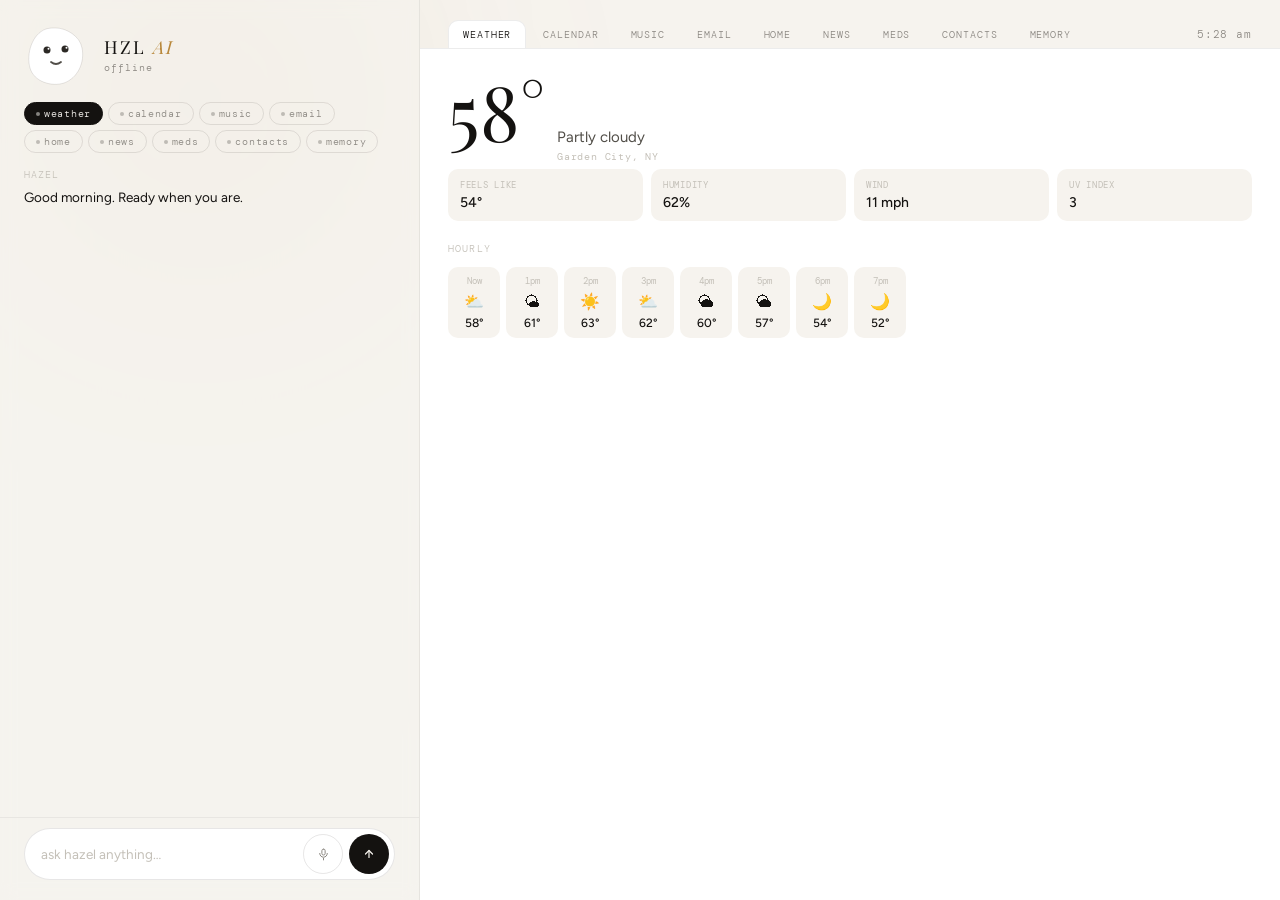
==== commit dada43c6: "Demo-ready build: fixed bugs, luxury calendar/contacts/news UI, Tavily integration" ====
--- a/ui/hazel-v5.html
+++ b/ui/hazel-v5.html
@@ -53,6 +53,15 @@
 @keyframes drift2 { 0%,100%{transform:translate(0,0)} 50%{transform:translate(-35px,-45px)} }
 @keyframes drift3 { 0%,100%{transform:translate(0,0)} 50%{transform:translate(20px,-30px)} }
 
+
+.news-cat-btn {
+  padding: 6px 12px; border-radius: 6px; border: 1px solid var(--cream-3);
+  background: transparent; font-family: 'DM Mono', monospace; font-size: 9px;
+  letter-spacing: .08em; text-transform: uppercase; color: var(--ink-4);
+  cursor: pointer; transition: all .15s;
+}
+.news-cat-btn.active { background: var(--gold); color: white; border-color: var(--gold); }
+.news-cat-btn:hover:not(.active) { background: var(--cream); }
 /* ─── LAYOUT ─── */
 #shell {
   position: relative; z-index: 1;
@@ -251,7 +260,7 @@
 }
 #msg-input::placeholder { color: var(--ink-5); }
 .input-btn {
-  width: 32px; height: 32px; border-radius: 50%; border: none;
+  width: 40px; height: 40px; border-radius: 50%; border: none;
   cursor: pointer; display: flex; align-items: center; justify-content: center;
   transition: all .18s; flex-shrink: 0;
 }
@@ -383,21 +392,161 @@
 .wx-hr-v { font-size:12px; font-weight:500; color:var(--ink); }
 
 /* ── CALENDAR PANEL ── */
+.cal-header {
+  display: flex; align-items: center; justify-content: space-between; margin-bottom: 20px;
+}
+.cal-nav { display: flex; gap: 8px; }
+.cal-nav-btn {
+  width: 40px; height: 40px; border-radius: 50%; border: 1px solid var(--cream-3);
+  background: transparent; color: var(--ink-4); cursor: pointer; font-size: 14px;
+  transition: all .15s;
+}
+.cal-nav-btn:hover { background: var(--cream); color: var(--ink); }
+.cal-title-wrap { text-align: center; }
 .cal-date-big {
   font-family: 'Playfair Display', serif;
-  font-size: 48px; font-weight: 400; line-height: 1; color: var(--ink); margin-bottom: 2px;
+  font-size: 42px; font-weight: 400; line-height: 1; color: var(--ink); margin-bottom: 2px;
 }
 .cal-date-sub {
-  font-family: 'DM Mono', monospace; font-size: 11px; color: var(--ink-4); letter-spacing:.06em; margin-bottom: 20px;
-}
-.cal-events { display: flex; flex-direction: column; gap: 8px; }
+  font-family: 'DM Mono', monospace; font-size: 11px; color: var(--ink-4); letter-spacing:.06em;
+}
+.cal-view-tabs {
+  display: flex; gap: 4px; margin-bottom: 20px; background: var(--cream); border-radius: 8px; padding: 4px;
+}
+.cal-view-tab {
+  flex: 1; padding: 8px 12px; border: none; background: transparent; border-radius: 6px;
+  font-family: 'DM Mono', monospace; font-size: 10px; letter-spacing: .08em; text-transform: uppercase;
+  color: var(--ink-4); cursor: pointer; transition: all .15s;
+}
+.cal-view-tab.active { background: white; color: var(--ink); box-shadow: 0 1px 3px rgba(0,0,0,.08); }
+/* Day View */
+.cal-day-timeline { position: relative; }
+.cal-hour-row {
+  display: flex; align-items: flex-start; min-height: 48px; border-top: 1px solid var(--cream-2);
+}
+.cal-hour-label {
+  width: 48px; flex-shrink: 0; font-family: 'DM Mono', monospace; font-size: 10px;
+  color: var(--ink-5); padding-top: 4px;
+}
+.cal-hour-content { flex: 1; position: relative; min-height: 48px; }
 .cal-event {
-  display: flex; gap: 12px; align-items: flex-start;
-  padding: 11px 14px; background: var(--cream); border-radius: var(--r);
+  position: relative; margin: 2px 0;
+  padding: 8px 12px; background: var(--gold-l); border-radius: 8px;
   border-left: 3px solid var(--gold);
-  cursor: pointer; transition: background .15s;
-}
-.cal-event:hover { background: var(--cream-2); }
+  cursor: pointer; transition: all .15s;
+}
+.cal-event:hover { background: var(--cream-2); transform: translateX(2px); }
+.cal-event-time {
+  font-family: 'DM Mono', monospace; font-size: 10px; color: var(--gold); margin-bottom: 2px;
+}
+.cal-event-name { font-size: 13px; font-weight: 500; color: var(--ink); line-height: 1.3; }
+.cal-event-sub { font-size: 11px; color: var(--ink-4); margin-top: 2px; }
+/* Week View */
+.cal-week-grid {
+  display: grid; grid-template-columns: repeat(7, 1fr); gap: 6px;
+}
+.cal-week-day {
+  background: var(--cream); border-radius: 10px; padding: 10px; min-height: 120px;
+  cursor: pointer; transition: all .15s;
+}
+.cal-week-day:hover { background: var(--cream-2); }
+.cal-week-day.today { background: var(--gold-l); border: 1px solid var(--gold); }
+.cal-week-day-header {
+  display: flex; justify-content: space-between; align-items: center; margin-bottom: 8px;
+}
+.cal-week-day-name {
+  font-family: 'DM Mono', monospace; font-size: 9px; letter-spacing: .1em;
+  text-transform: uppercase; color: var(--ink-5);
+}
+.cal-week-day-num {
+  width: 24px; height: 24px; border-radius: 50%; display: flex; align-items: center;
+  justify-content: center; font-size: 12px; font-weight: 500;
+}
+.cal-week-day.today .cal-week-day-num { background: var(--gold); color: white; }
+.cal-week-event {
+  font-size: 10px; padding: 4px 6px; background: white; border-radius: 4px;
+  margin-bottom: 4px; border-left: 2px solid var(--gold); color: var(--ink-3);
+  white-space: nowrap; overflow: hidden; text-overflow: ellipsis;
+}
+/* Month View */
+.cal-month-grid {
+  display: grid; grid-template-columns: repeat(7, 1fr); gap: 4px;
+}
+.cal-month-header {
+  font-family: 'DM Mono', monospace; font-size: 9px; letter-spacing: .1em;
+  text-transform: uppercase; color: var(--ink-5); text-align: center; padding: 8px 0;
+}
+.cal-month-day {
+  aspect-ratio: 1; background: var(--cream); border-radius: 8px; padding: 6px;
+  cursor: pointer; transition: all .15s; position: relative;
+}
+.cal-month-day:hover { background: var(--cream-2); }
+.cal-month-day.today { background: var(--gold-l); }
+.cal-month-day.other-month { opacity: 0.4; }
+.cal-month-day-num {
+  font-size: 12px; font-weight: 500; color: var(--ink);
+}
+.cal-month-day.today .cal-month-day-num {
+  width: 22px; height: 22px; background: var(--gold); color: white;
+  border-radius: 50%; display: flex; align-items: center; justify-content: center;
+}
+.cal-month-dot {
+  width: 5px; height: 5px; border-radius: 50%; background: var(--gold);
+  position: absolute; bottom: 6px; left: 50%; transform: translateX(-50%);
+}
+/* Contacts Panel */
+.contact-grid { display: grid; grid-template-columns: repeat(2, 1fr); gap: 12px; }
+.contact-card {
+  background: linear-gradient(145deg, var(--cream), var(--cream-2));
+  border-radius: 14px; padding: 16px; cursor: pointer;
+  transition: all .2s; border: 1px solid transparent;
+}
+.contact-card:hover { transform: translateY(-2px); border-color: var(--gold); box-shadow: 0 8px 24px rgba(184,135,58,.12); }
+.contact-avatar {
+  width: 72px; height: 72px; border-radius: 50%; margin: 0 auto 14px;
+  background: linear-gradient(135deg, var(--gold), var(--rose));
+  display: flex; align-items: center; justify-content: center;
+  font-size: 22px; color: white; font-weight: 500;
+  box-shadow: 0 4px 12px rgba(184,135,58,.25);
+}
+.contact-avatar img { width: 100%; height: 100%; object-fit: cover; border-radius: 50%; }
+.contact-name {
+  font-family: 'Playfair Display', serif; font-size: 15px; color: var(--ink);
+  text-align: center; margin-bottom: 4px;
+}
+.contact-role {
+  font-family: 'DM Mono', monospace; font-size: 9px; letter-spacing: .08em;
+  text-transform: uppercase; color: var(--ink-4); text-align: center; margin-bottom: 10px;
+}
+.contact-info {
+  font-size: 11px; color: var(--ink-3); text-align: center; margin-bottom: 12px;
+}
+.contact-actions-row {
+  display: flex; gap: 8px; justify-content: center;
+}
+.contact-action-btn {
+  width: 44px; height: 44px; border-radius: 50%; border: 1px solid var(--cream-3);
+  background: white; cursor: pointer; font-size: 18px; transition: all .15s;
+}
+.contact-action-btn:hover { background: var(--gold); border-color: var(--gold); }
+/* News with images */
+.news-card {
+  display: flex; gap: 14px; padding: 14px; background: var(--cream);
+  border-radius: 12px; margin-bottom: 10px; cursor: pointer; transition: all .15s;
+}
+.news-card:hover { background: var(--cream-2); transform: translateX(3px); }
+.news-img {
+  width: 100px; height: 100px; border-radius: 10px; flex-shrink: 0;
+  background: var(--cream-3); object-fit: cover;
+}
+.news-content { flex: 1; }
+.news-source {
+  font-family: 'DM Mono', monospace; font-size: 9px; letter-spacing: .1em;
+  text-transform: uppercase; color: var(--gold); margin-bottom: 4px;
+}
+.news-title { font-size: 13px; font-weight: 500; color: var(--ink); line-height: 1.4; margin-bottom: 6px; }
+.news-summary { font-size: 11px; color: var(--ink-4); line-height: 1.5; }
+.news-time { font-family: 'DM Mono', monospace; font-size: 9px; color: var(--ink-5); margin-top: 6px; }
 .cal-event-time { font-family:'DM Mono',monospace; font-size:11px; color:var(--gold); min-width:38px; padding-top:1px; }
 .cal-event-name { font-size:13px; font-weight:500; color:var(--ink); margin-bottom:2px; }
 .cal-event-sub  { font-size:11px; color:var(--ink-4); }
@@ -675,10 +824,25 @@
 
       <!-- CALENDAR -->
       <div class="dash-view" id="view-calendar">
-        <div class="cal-date-big" id="d-cal-day"></div>
-        <div class="cal-date-sub" id="d-cal-date"></div>
-        <div class="sec-label">Today's events</div>
-        <div class="cal-events" id="d-cal-events"></div>
+        <div class="cal-header">
+          <button class="cal-nav-btn" onclick="calNav(-1)">←</button>
+          <div class="cal-title-wrap">
+            <div class="cal-date-big" id="d-cal-day"></div>
+            <div class="cal-date-sub" id="d-cal-date"></div>
+          </div>
+          <button class="cal-nav-btn" onclick="calNav(1)">→</button>
+        </div>
+        <div class="cal-view-tabs">
+          <button class="cal-view-tab active" data-view="day" onclick="calView('day')">Day</button>
+          <button class="cal-view-tab" data-view="week" onclick="calView('week')">Week</button>
+          <button class="cal-view-tab" data-view="month" onclick="calView('month')">Month</button>
+        </div>
+        <div id="cal-day-view" class="cal-day-timeline"></div>
+        <div id="cal-week-view" class="cal-week-grid" style="display:none"></div>
+        <div id="cal-month-view" style="display:none">
+          <div class="cal-month-grid" id="cal-month-headers"></div>
+          <div class="cal-month-grid" id="cal-month-days"></div>
+        </div>
       </div>
 
       <!-- MUSIC -->
@@ -710,9 +874,9 @@
               </div>
             </div>
             <div style="display:flex;justify-content:center;align-items:center;gap:24px">
-              <button onclick="musicCmd('previous')" style="background:rgba(255,255,255,0.08);border:1px solid rgba(255,255,255,0.12);border-radius:50%;width:40px;height:40px;font-size:16px;color:rgba(255,255,255,0.7);cursor:pointer">⏮</button>
-              <button id="d-music-playpause" onclick="musicCmd('playpause')" style="background:var(--gold);border:none;border-radius:50%;width:52px;height:52px;font-size:20px;color:white;cursor:pointer">▶</button>
-              <button onclick="musicCmd('skip')" style="background:rgba(255,255,255,0.08);border:1px solid rgba(255,255,255,0.12);border-radius:50%;width:40px;height:40px;font-size:16px;color:rgba(255,255,255,0.7);cursor:pointer">⏭</button>
+              <button onclick="musicCmd('previous')" style="background:rgba(255,255,255,0.08);border:1px solid rgba(255,255,255,0.12);border-radius:50%;width:48px;height:48px;font-size:20px;color:rgba(255,255,255,0.7);cursor:pointer">⏮</button>
+              <button id="d-music-playpause" onclick="musicCmd('playpause')" style="background:var(--gold);border:none;border-radius:50%;width:60px;height:60px;font-size:24px;color:white;cursor:pointer">▶</button>
+              <button onclick="musicCmd('skip')" style="background:rgba(255,255,255,0.08);border:1px solid rgba(255,255,255,0.12);border-radius:50%;width:48px;height:48px;font-size:20px;color:rgba(255,255,255,0.7);cursor:pointer">⏭</button>
             </div>
           </div>
           <div style="font-family:'DM Mono',monospace;font-size:9px;letter-spacing:.15em;text-transform:uppercase;color:var(--ink-4);margin-bottom:10px">Recently Played</div>
@@ -775,7 +939,12 @@
 
       <!-- NEWS -->
       <div class="dash-view" id="view-news">
-        <div class="sec-label">Top stories</div>
+        <div style="display:flex;gap:6px;margin-bottom:16px">
+          <button class="news-cat-btn active" onclick="newsCategory('all')">All</button>
+          <button class="news-cat-btn" onclick="newsCategory('tech')">Tech</button>
+          <button class="news-cat-btn" onclick="newsCategory('business')">Business</button>
+          <button class="news-cat-btn" onclick="newsCategory('science')">Science</button>
+        </div>
         <div id="d-news-list"></div>
       </div>
 
@@ -789,8 +958,12 @@
 
       <!-- CONTACTS -->
       <div class="dash-view" id="view-contacts">
-        <div class="sec-label">Quick contacts</div>
-        <div id="d-contact-list"></div>
+        <div style="display:flex;justify-content:space-between;align-items:center;margin-bottom:16px">
+          <div class="sec-label" style="margin:0">Contacts</div>
+          <button onclick="inject('Add a new contact')" style="padding:6px 12px;border-radius:6px;border:1px solid var(--gold);background:transparent;color:var(--gold);font-family:'DM Mono',monospace;font-size:9px;letter-spacing:.08em;cursor:pointer">+ Add</button>
+        </div>
+        <input id="contact-search" type="text" placeholder="Search contacts..." oninput="filterContacts()" style="width:100%;padding:10px 14px;border-radius:8px;border:1px solid var(--cream-3);background:var(--cream);font-size:13px;margin-bottom:16px;outline:none">
+        <div class="contact-grid" id="d-contact-list"></div>
       </div>
 
       <!-- MEMORY -->
@@ -1013,7 +1186,9 @@
   else if (d.type === 'email_state')    { S.emails = d.emails || S.emails; renderEmailPanel(); }
   else if (d.type === 'home_state')     { S.home = d.devices || S.home; renderHomePanel(); }
   else if (d.type === 'init_key')   { window.__HZL_KEY = d.key; }
-  else if (d.type === 'panel_open') { navTap(d.panel); }
+  else if (d.type === 'contacts_state') { S.contacts = d.contacts || []; renderContactsPanel(); }
+  else if (d.type === 'news_state') { S.news = d.news || []; renderNewsPanel(); }
+  else if (d.type === 'panel_open') { switchTab(d.panel); }
 }
 
 /* ───────────────────────────────────────────
@@ -1176,18 +1351,117 @@
   ).join('');
 }
 
+// Calendar state
+let calDate = new Date();
+let calMode = 'day';
+const DAYS = ['Sunday','Monday','Tuesday','Wednesday','Thursday','Friday','Saturday'];
+const DAYS_SHORT = ['Sun','Mon','Tue','Wed','Thu','Fri','Sat'];
+const MONTHS = ['January','February','March','April','May','June','July','August','September','October','November','December'];
+
+function calNav(dir) {
+  if (calMode === 'day') calDate.setDate(calDate.getDate() + dir);
+  else if (calMode === 'week') calDate.setDate(calDate.getDate() + (dir * 7));
+  else calDate.setMonth(calDate.getMonth() + dir);
+  renderCalendarPanel();
+}
+
+function calView(mode) {
+  calMode = mode;
+  document.querySelectorAll('.cal-view-tab').forEach(t => t.classList.toggle('active', t.dataset.view === mode));
+  document.getElementById('cal-day-view').style.display = mode === 'day' ? 'block' : 'none';
+  document.getElementById('cal-week-view').style.display = mode === 'week' ? 'grid' : 'none';
+  document.getElementById('cal-month-view').style.display = mode === 'month' ? 'block' : 'none';
+  renderCalendarPanel();
+}
+
 function renderCalendarPanel() {
-  const n = new Date();
-  const days = ['Sunday','Monday','Tuesday','Wednesday','Thursday','Friday','Saturday'];
-  const months = ['January','February','March','April','May','June','July','August','September','October','November','December'];
-  document.getElementById('d-cal-day').textContent  = days[n.getDay()];
-  document.getElementById('d-cal-date').textContent = months[n.getMonth()] + ' ' + n.getDate() + ', ' + n.getFullYear();
-  document.getElementById('d-cal-events').innerHTML = S.events.map(e =>
-    `<div class="cal-event" style="border-left-color:${e.accent}" onclick="inject('Tell me about my ${e.name} meeting')">
-      <div class="cal-event-time">${e.time}</div>
-      <div><div class="cal-event-name">${e.name}</div><div class="cal-event-sub">${e.sub}</div></div>
-    </div>`
-  ).join('');
+  const today = new Date();
+  const isToday = calDate.toDateString() === today.toDateString();
+  
+  // Header
+  if (calMode === 'day') {
+    document.getElementById('d-cal-day').textContent = DAYS[calDate.getDay()];
+    document.getElementById('d-cal-date').textContent = MONTHS[calDate.getMonth()] + ' ' + calDate.getDate() + ', ' + calDate.getFullYear();
+  } else if (calMode === 'week') {
+    const start = new Date(calDate);
+    start.setDate(start.getDate() - start.getDay());
+    const end = new Date(start);
+    end.setDate(end.getDate() + 6);
+    document.getElementById('d-cal-day').textContent = 'Week View';
+    document.getElementById('d-cal-date').textContent = MONTHS[start.getMonth()] + ' ' + start.getDate() + ' - ' + (end.getMonth() !== start.getMonth() ? MONTHS[end.getMonth()] + ' ' : '') + end.getDate();
+  } else {
+    document.getElementById('d-cal-day').textContent = MONTHS[calDate.getMonth()];
+    document.getElementById('d-cal-date').textContent = calDate.getFullYear();
+  }
+
+  // Day View
+  if (calMode === 'day') {
+    let html = '';
+    for (let h = 7; h <= 21; h++) {
+      const hourLabel = h > 12 ? (h-12) + ' PM' : (h === 12 ? '12 PM' : h + ' AM');
+      const hourEvents = S.events.filter(e => {
+        const match = e.time && e.time.match(/(\d{1,2}):(\d{2})\s*(AM|PM)/i);
+        if (!match) return false;
+        let eventHour = parseInt(match[1]);
+        if (match[3].toUpperCase() === 'PM' && eventHour !== 12) eventHour += 12;
+        if (match[3].toUpperCase() === 'AM' && eventHour === 12) eventHour = 0;
+        return eventHour === h;
+      });
+      html += '<div class="cal-hour-row"><div class="cal-hour-label">' + hourLabel + '</div><div class="cal-hour-content">';
+      hourEvents.forEach(e => {
+        html += '<div class="cal-event" onclick="inject(\'Tell me about ' + e.name + '\')"><div class="cal-event-time">' + e.time + '</div><div class="cal-event-name">' + e.name + '</div>' + (e.sub ? '<div class="cal-event-sub">' + e.sub + '</div>' : '') + '</div>';
+      });
+      html += '</div></div>';
+    }
+    document.getElementById('cal-day-view').innerHTML = html;
+  }
+
+  // Week View
+  if (calMode === 'week') {
+    const start = new Date(calDate);
+    start.setDate(start.getDate() - start.getDay());
+    let html = '';
+    for (let d = 0; d < 7; d++) {
+      const day = new Date(start);
+      day.setDate(day.getDate() + d);
+      const isT = day.toDateString() === today.toDateString();
+      const dayEvents = S.events.filter(e => e.time && e.time.includes(DAYS[d]));
+      html += '<div class="cal-week-day' + (isT ? ' today' : '') + '" onclick="calDate=new Date(' + day.getTime() + ');calView(\'day\')">';
+      html += '<div class="cal-week-day-header"><span class="cal-week-day-name">' + DAYS_SHORT[d] + '</span><span class="cal-week-day-num">' + day.getDate() + '</span></div>';
+      dayEvents.slice(0,3).forEach(e => {
+        html += '<div class="cal-week-event">' + e.name + '</div>';
+      });
+      if (dayEvents.length > 3) html += '<div style="font-size:9px;color:var(--ink-4)">+' + (dayEvents.length-3) + ' more</div>';
+      html += '</div>';
+    }
+    document.getElementById('cal-week-view').innerHTML = html;
+  }
+
+  // Month View
+  if (calMode === 'month') {
+    document.getElementById('cal-month-headers').innerHTML = DAYS_SHORT.map(d => '<div class="cal-month-header">' + d + '</div>').join('');
+    const first = new Date(calDate.getFullYear(), calDate.getMonth(), 1);
+    const last = new Date(calDate.getFullYear(), calDate.getMonth() + 1, 0);
+    const startDay = first.getDay();
+    let html = '';
+    // Previous month days
+    const prevLast = new Date(calDate.getFullYear(), calDate.getMonth(), 0);
+    for (let i = startDay - 1; i >= 0; i--) {
+      html += '<div class="cal-month-day other-month"><div class="cal-month-day-num">' + (prevLast.getDate() - i) + '</div></div>';
+    }
+    // Current month days
+    for (let d = 1; d <= last.getDate(); d++) {
+      const isT = d === today.getDate() && calDate.getMonth() === today.getMonth() && calDate.getFullYear() === today.getFullYear();
+      const hasEvent = S.events.some(e => e.time && e.time.includes(String(d)));
+      html += '<div class="cal-month-day' + (isT ? ' today' : '') + '" onclick="calDate.setDate(' + d + ');calView(\'day\')"><div class="cal-month-day-num">' + d + '</div>' + (hasEvent ? '<div class="cal-month-dot"></div>' : '') + '</div>';
+    }
+    // Next month days
+    const remaining = 42 - (startDay + last.getDate());
+    for (let i = 1; i <= remaining; i++) {
+      html += '<div class="cal-month-day other-month"><div class="cal-month-day-num">' + i + '</div></div>';
+    }
+    document.getElementById('cal-month-days').innerHTML = html;
+  }
 }
 
 function renderMusicPanel() {
@@ -1367,14 +1641,42 @@
   ).join('');
 }
 
+function newsCategory(cat) {
+  document.querySelectorAll('.news-cat-btn').forEach(b => b.classList.toggle('active', b.textContent.toLowerCase() === cat));
+  // Map UI names to NewsAPI categories
+  const catMap = {all: 'general', tech: 'technology', business: 'business', science: 'science'};
+  const apiCat = catMap[cat] || 'general';
+  // Request news refresh via WebSocket
+  if (S.ws && S.ws.readyState === WebSocket.OPEN) {
+    S.ws.send(JSON.stringify({type: 'news_category', category: apiCat}));
+  }
+}
+
+function readNews(title, url) {
+  if (url) {
+    inject('Read this news article for me: ' + url + ' - ' + title, 'news');
+  } else {
+    inject('Search for news about: ' + title, 'news');
+  }
+}
+
 function renderNewsPanel() {
-  document.getElementById('d-news-list').innerHTML = S.news.map(n =>
-    `<div class="news-item" onclick="inject('Tell me more about this story: ${n.hed}')">
-      <div class="news-src">${n.src}</div>
-      <div class="news-hed">${n.hed}</div>
-      <div class="news-prev">${n.prev}</div>
-    </div>`
-  ).join('');
+  const news = S.news || [];
+  if (!news.length) {
+    document.getElementById('d-news-list').innerHTML = '<div style="text-align:center;color:var(--ink-4);padding:40px">Loading news...</div>';
+    return;
+  }
+  document.getElementById('d-news-list').innerHTML = news.map(n => `
+    <div class="news-card" onclick="readNews('${(n.title||'').replace(/'/g, '')}', '${n.url||''}')">
+      ${n.img ? '<img class="news-img" src="'+n.img+'" onerror="this.style.display=\'none\'">' : '<div class="news-img" style="display:flex;align-items:center;justify-content:center;font-size:24px;background:var(--cream-2)">📰</div>'}
+      <div class="news-content">
+        <div class="news-source">${n.src || 'News'}</div>
+        <div class="news-title">${n.title || ''}</div>
+        <div class="news-summary">${n.summary || ''}</div>
+        <div class="news-time">${n.time || ''}</div>
+      </div>
+    </div>
+  `).join('');
 }
 
 function renderMedsPanel() {
@@ -1404,20 +1706,36 @@
     : `<div style="font-size:12px;color:var(--ink-5);padding:8px 0">All prescriptions up to date.</div>`;
 }
 
+function filterContacts() {
+  const q = document.getElementById('contact-search').value.toLowerCase();
+  document.querySelectorAll('.contact-card').forEach(c => {
+    c.style.display = c.dataset.name.toLowerCase().includes(q) ? 'block' : 'none';
+  });
+}
+
 function renderContactsPanel() {
-  document.getElementById('d-contact-list').innerHTML = S.contacts.map(c =>
-    `<div class="contact-item">
-      <div class="contact-av">${c.av}</div>
-      <div>
-        <div class="contact-name">${c.name}</div>
-        <div class="contact-rel">${c.rel}</div>
-      </div>
-      <div class="contact-actions">
-        <button class="c-act-btn" onclick="inject('Call ${c.name}')" title="Call">📞</button>
-        <button class="c-act-btn" onclick="inject('Send a message to ${c.name}')" title="Message">✉️</button>
-      </div>
-    </div>`
-  ).join('');
+  const contacts = S.contacts || [];
+  if (!contacts.length) {
+    document.getElementById('d-contact-list').innerHTML = '<div style="text-align:center;color:var(--ink-4);padding:40px">No contacts yet</div>';
+    return;
+  }
+  // Color palette for avatars
+  const colors = ['var(--gold)', 'var(--rose)', 'var(--sage)', 'var(--sky)', '#9B7EBD', '#E57373', '#64B5F6'];
+  document.getElementById('d-contact-list').innerHTML = contacts.slice(0, 20).map((c, i) => {
+    const name = c.name || c.email?.split('@')[0] || 'Unknown';
+    const initials = name.split(' ').map(n => n[0]).join('').slice(0,2).toUpperCase();
+    const bgColor = colors[i % colors.length];
+    const role = c.note || (c.email?.includes('@') ? c.email.split('@')[1] : '');
+    return `<div class="contact-card" data-name="${name}" onclick="inject('Show me info for ${name}')">
+      <div class="contact-avatar" style="background:${bgColor}">${initials}</div>
+      <div class="contact-name">${name}</div>
+      <div class="contact-role">${role}</div>
+      <div class="contact-actions-row">
+        ${c.phone ? '<button class="contact-action-btn" onclick="event.stopPropagation();window.open(\'tel:'+c.phone+'\')">📞</button>' : ''}
+        <button class="contact-action-btn" onclick="event.stopPropagation();inject('Email ${name}')">✉️</button>
+      </div>
+    </div>`;
+  }).join('');
 }
 
 function renderMemoryPanel() {
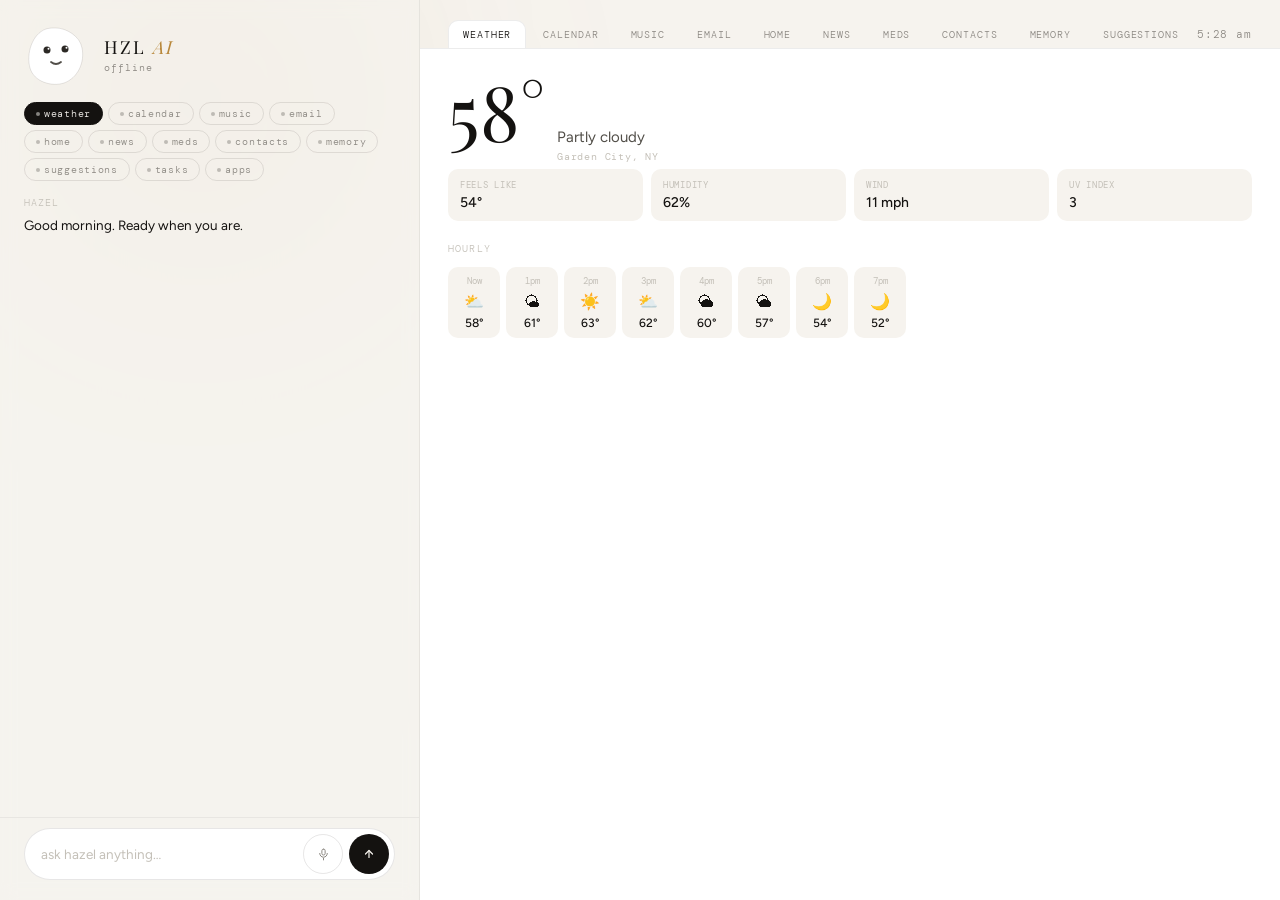
==== commit 15b00590: "Improve backup script with git push and add suggestions panel styling to Hazel UI" ====
--- a/ui/hazel-v5.html
+++ b/ui/hazel-v5.html
@@ -676,6 +676,234 @@
 @media (max-width: 820px) {
   :root { --chat-w: 340px; --panel-w: 0; }
 }
+/* ─── SUGGESTIONS PANEL ─── */
+.sug-card {
+  background: var(--cream-2);
+  border: 1px solid var(--cream-3);
+  border-radius: var(--r);
+  padding: 14px 16px;
+  cursor: pointer;
+  transition: all .2s;
+  display: flex;
+  gap: 12px;
+  align-items: flex-start;
+}
+.sug-card:hover {
+  background: var(--gold-l);
+  border-color: var(--gold);
+  transform: translateY(-1px);
+  box-shadow: 0 4px 12px rgba(184,135,58,.12);
+}
+.sug-icon {
+  font-size: 20px;
+  flex-shrink: 0;
+  opacity: .7;
+}
+.sug-content {
+  flex: 1;
+  min-width: 0;
+}
+.sug-text {
+  font-family: 'Playfair Display', serif;
+  font-size: 14px;
+  color: var(--ink);
+  line-height: 1.4;
+  margin-bottom: 4px;
+}
+.sug-hint {
+  font-family: 'DM Mono', monospace;
+  font-size: 9px;
+  letter-spacing: .08em;
+  text-transform: uppercase;
+  color: var(--ink-4);
+}
+.sug-category {
+  display: inline-block;
+  background: var(--sage-l);
+  color: var(--sage);
+  border-radius: 4px;
+  padding: 2px 6px;
+  font-family: 'DM Mono', monospace;
+  font-size: 8px;
+  letter-spacing: .1em;
+  text-transform: uppercase;
+  margin-bottom: 6px;
+}
+#task-input {
+  width: 100%;
+  padding: 12px 16px;
+  border: 1px solid rgba(184,135,58,.2);
+  border-radius: var(--r);
+  background: var(--cream-2);
+  font-size: 14px;
+  font-family: 'Figtree', sans-serif;
+  color: var(--ink);
+  outline: none;
+  transition: all .2s;
+}
+#task-input:focus {
+  background: var(--cream);
+  border-color: var(--gold);
+}
+#task-input::placeholder {
+  color: var(--ink-4);
+  font-style: italic;
+}
+.task-item {
+  background: linear-gradient(135deg, var(--cream-2) 0%, var(--cream) 100%);
+  border: 1px solid rgba(20,18,16,.08);
+  border-radius: var(--r);
+  padding: 16px 18px;
+  display: flex;
+  gap: 14px;
+  align-items: center;
+  transition: all .25s ease;
+  box-shadow: 0 1px 3px rgba(0,0,0,.04);
+}
+.task-item:hover {
+  background: linear-gradient(135deg, var(--cream) 0%, var(--gold-l) 100%);
+  border-color: rgba(184,135,58,.25);
+  transform: translateY(-1px);
+  box-shadow: 0 3px 8px rgba(184,135,58,.12);
+}
+.task-item.done {
+  opacity: 0.6;
+  background: var(--cream-3);
+}
+.task-item.done:hover {
+  opacity: 0.75;
+}
+.task-item.done .task-text {
+  text-decoration: line-through;
+  color: var(--ink-4);
+}
+.task-check {
+  width: 22px;
+  height: 22px;
+  border: 2px solid var(--gold);
+  border-radius: 6px;
+  flex-shrink: 0;
+  cursor: pointer;
+  transition: all .2s;
+  display: flex;
+  align-items: center;
+  justify-content: center;
+  background: white;
+}
+.task-check:hover {
+  background: var(--gold-l);
+  transform: scale(1.08);
+}
+.task-check.checked {
+  background: var(--gold);
+  border-color: var(--gold);
+}
+.task-check.checked::after {
+  content: '✓';
+  color: white;
+  font-size: 13px;
+  font-weight: 700;
+}
+.task-text {
+  flex: 1;
+  font-size: 14.5px;
+  font-family: 'Figtree', sans-serif;
+  color: var(--ink);
+  line-height: 1.5;
+}
+.task-delete {
+  background: none;
+  border: none;
+  color: var(--ink-4);
+  font-size: 20px;
+  cursor: pointer;
+  opacity: 0;
+  transition: all .2s;
+  padding: 0 6px;
+  line-height: 1;
+}
+.task-item:hover .task-delete {
+  opacity: 1;
+}
+.task-delete:hover {
+  color: var(--rose);
+  transform: scale(1.15);
+
+}
+
+/* ─── APPS PANEL ─── */
+.app-grid {
+  display: grid;
+  grid-template-columns: repeat(auto-fill, minmax(200px, 1fr));
+  gap: 16px;
+}
+
+.app-card {
+  background: linear-gradient(135deg, #FFFEF8 0%, var(--cream) 100%);
+  border: 2px solid rgba(184,135,58,.25);
+  border-radius: 12px;
+  padding: 28px 24px;
+  cursor: pointer;
+  transition: all .3s cubic-bezier(.4,0,.2,1);
+  position: relative;
+  overflow: hidden;
+  box-shadow: 0 2px 8px rgba(0,0,0,.08);
+}
+
+.app-card::before {
+  content: '';
+  position: absolute;
+  top: 0; left: 0; right: 0; bottom: 0;
+  background: linear-gradient(135deg, rgba(184,135,58,.08) 0%, rgba(184,135,58,.15) 100%);
+  opacity: 0;
+  transition: opacity .3s;
+}
+
+.app-card:hover {
+  transform: translateY(-6px);
+  box-shadow: 0 12px 28px rgba(184,135,58,.25);
+  border-color: rgba(184,135,58,.5);
+}
+
+.app-card:hover::before {
+  opacity: 1;
+}
+
+.app-card:active {
+  transform: translateY(-4px);
+}
+
+.app-icon {
+  font-size: 56px;
+  margin-bottom: 16px;
+  position: relative;
+  z-index: 1;
+  text-align: center;
+  filter: drop-shadow(0 2px 4px rgba(0,0,0,.1));
+}
+
+.app-name {
+  font-family: 'Figtree', sans-serif;
+  font-size: 16px;
+  font-weight: 600;
+  color: var(--ink);
+  margin-bottom: 6px;
+  position: relative;
+  z-index: 1;
+  text-align: center;
+  letter-spacing: .3px;
+}
+
+.app-desc {
+  font-family: 'Figtree', sans-serif;
+  font-size: 11.5px;
+  color: rgba(48,39,28,.55);
+  line-height: 1.5;
+  position: relative;
+  z-index: 1;
+  text-align: center;
+  letter-spacing: .2px;
+}
 </style>
 </head>
 <body>
@@ -753,6 +981,9 @@
       <button class="nav-pill" onclick="navTap('medications')"><span class="dot"></span>meds</button>
       <button class="nav-pill" onclick="navTap('contacts')"><span class="dot"></span>contacts</button>
       <button class="nav-pill" onclick="navTap('memory')"><span class="dot"></span>memory</button>
+      <button class="nav-pill" onclick="navTap('suggestions')"><span class="dot"></span>suggestions</button>
+      <button class="nav-pill" onclick="navTap('tasks')"><span class="dot"></span>tasks</button>
+      <button class="nav-pill" onclick="navTap('apps')"><span class="dot"></span>apps</button>
     </div>
 
     <!-- Chat feed -->
@@ -797,6 +1028,9 @@
         <div class="dash-tab" data-tab="medications" onclick="switchTab('medications')">Meds</div>
         <div class="dash-tab" data-tab="contacts" onclick="switchTab('contacts')">Contacts</div>
         <div class="dash-tab" data-tab="memory" onclick="switchTab('memory')">Memory</div>
+        <div class="dash-tab" data-tab="suggestions" onclick="switchTab('suggestions')">Suggestions</div>
+        <div class="dash-tab" data-tab="tasks" onclick="switchTab('tasks')">Tasks</div>
+        <div class="dash-tab" data-tab="apps" onclick="switchTab('apps')">Apps</div>
       </div>
       <div id="dash-clock"></div>
     </div>
@@ -972,6 +1206,37 @@
         <div id="d-memory-list"></div>
       </div>
 
+      <!-- SUGGESTIONS -->
+      <div class="dash-view" id="view-suggestions">
+        <div class="sec-label">Try asking Hazel...</div>
+        <div id="d-suggestions-list" style="display:flex;flex-direction:column;gap:10px"></div>
+      </div>
+
+      <!-- TASKS -->
+      <div class="dash-view" id="view-tasks">
+        <div class="sec-label">Your Tasks</div>
+        <div style="margin-bottom:12px">
+          <input type="text" id="task-input" placeholder="Add a new task...">
+        </div>
+        <div id="d-task-list" style="display:flex;flex-direction:column;gap:8px"></div>
+      </div>
+      <div class="dash-view" id="view-apps">
+        <div class="sec-label">HZL Applications</div>
+        <div class="app-grid">
+          <div class="app-card" onclick="window.open('http://localhost:8082/arcade.html', '_blank')">
+            <div class="app-icon">🎮</div>
+            <div class="app-name">HZL Arcade</div>
+            <div class="app-desc">Retro games • Garrison, Rally, Flyover & more</div>
+          </div>
+          <div class="app-card" onclick="window.open('http://localhost:8082/HZL_Academy.html', '_blank')">
+            <div class="app-icon">🎓</div>
+            <div class="app-name">HZL Academy</div>
+            <div class="app-desc">AI-powered learning • Learn anything you want</div>
+          </div>
+        </div>
+      </div>
+      </div>
+
     </div><!-- /dash-body -->
   </div><!-- /dash-col -->
 
@@ -1048,6 +1313,7 @@
     { cat:'project',     val:'Working on HZL AI — luxury home assistant' },
     { cat:'schedule',    val:'Usually wakes around 7 AM on weekdays' },
   ],
+  tasks: [],
 };
 
 /* ───────────────────────────────────────────
@@ -1133,6 +1399,8 @@
   medications: "What medications do I need to take today and have I taken them?",
   contacts:    "Show me my contacts.",
   memory:      "What do you remember about me?",
+  apps:        "Show me the HZL applications I can use.",
+  tasks:       "What's on my task list?",
 };
 
 function navTap(tab) {
@@ -1150,6 +1418,7 @@
     const o = p.getAttribute('onclick') || '';
     p.classList.toggle('active', o.includes(`'${tab}'`));
   });
+  if (tab !== "suggestions") renderSuggestionsPanel();
 }
 
 /* ───────────────────────────────────────────
@@ -1188,6 +1457,8 @@
   else if (d.type === 'init_key')   { window.__HZL_KEY = d.key; }
   else if (d.type === 'contacts_state') { S.contacts = d.contacts || []; renderContactsPanel(); }
   else if (d.type === 'news_state') { S.news = d.news || []; renderNewsPanel(); }
+      if (d.type === 'meds_state') { S.medications = d.medications || []; renderMedsPanel(); }
+  else if (d.type === 'task_state') { S.tasks = d.tasks || []; renderTasksPanel(); }
   else if (d.type === 'panel_open') { switchTab(d.panel); }
 }
 
@@ -1743,6 +2014,160 @@
     `<div class="mem-item"><div class="mem-cat">${m.cat}</div><div class="mem-val">${m.val}</div></div>`
   ).join('');
 }
+function renderSuggestionsPanel() {
+  const hour = new Date().getHours();
+  const panel = S.activeTab || 'weather';
+  
+  // Time-of-day suggestions (expanded)
+  let timeSugs = [];
+  if (hour >= 5 && hour < 9) {
+    timeSugs = [
+      {icon: '☀️', text: 'What\'s on my calendar today?', hint: 'morning briefing', cat: 'Morning'},
+      {icon: '📰', text: 'Show me today\'s top news', hint: 'daily news', cat: 'Morning'},
+      {icon: '🌤️', text: 'What\'s the weather forecast?', hint: 'weather check', cat: 'Morning'},
+      {icon: '✉️', text: 'Any urgent emails overnight?', hint: 'email triage', cat: 'Morning'},
+      {icon: '🎯', text: 'What should I focus on today?', hint: 'priority planning', cat: 'Morning'}
+    ];
+  } else if (hour >= 9 && hour < 12) {
+    timeSugs = [
+      {icon: '📅', text: 'What\'s my next meeting?', hint: 'calendar lookup', cat: 'Work'},
+      {icon: '✉️', text: 'Summarize my unread emails', hint: 'email check', cat: 'Work'},
+      {icon: '☕', text: 'Set a reminder for 2pm', hint: 'reminder', cat: 'Work'},
+      {icon: '📝', text: 'What\'s on my task list?', hint: 'todo review', cat: 'Work'},
+      {icon: '🎵', text: 'Play focus music', hint: 'productivity playlist', cat: 'Work'}
+    ];
+  } else if (hour >= 12 && hour < 17) {
+    timeSugs = [
+      {icon: '🍽️', text: 'What\'s a good lunch spot nearby?', hint: 'lunch recommendation', cat: 'Afternoon'},
+      {icon: '📊', text: 'Recap this morning\'s meetings', hint: 'meeting summary', cat: 'Afternoon'},
+      {icon: '✅', text: 'What have I completed today?', hint: 'progress check', cat: 'Afternoon'},
+      {icon: '📧', text: 'Draft a follow-up email', hint: 'email composition', cat: 'Afternoon'},
+      {icon: '🔋', text: 'How much time until my next call?', hint: 'schedule buffer', cat: 'Afternoon'}
+    ];
+  } else if (hour >= 17 && hour < 22) {
+    timeSugs = [
+      {icon: '🎵', text: 'Play some jazz', hint: 'music control', cat: 'Evening'},
+      {icon: '💡', text: 'Turn on the living room lights', hint: 'smart home', cat: 'Evening'},
+      {icon: '📖', text: 'Summarize what happened today: review my calendar events, check emails I sent or received, and recap what I worked on', hint: 'daily recap', cat: 'Evening'},
+      {icon: '📺', text: 'What\'s on tonight?', hint: 'entertainment', cat: 'Evening'},
+      {icon: '🍷', text: 'Wine pairing for dinner', hint: 'recommendations', cat: 'Evening'}
+    ];
+  } else {
+    timeSugs = [
+      {icon: '🌙', text: 'Set an alarm for 7am', hint: 'alarm', cat: 'Night'},
+      {icon: '🎶', text: 'Play something calming', hint: 'music for sleep', cat: 'Night'},
+      {icon: '💤', text: 'Good night routine', hint: 'bedtime scene', cat: 'Night'},
+      {icon: '📚', text: 'Recommend a bedtime read', hint: 'book suggestion', cat: 'Night'},
+      {icon: '🔒', text: 'Lock all doors and turn off lights', hint: 'security scene', cat: 'Night'}
+    ];
+  }
+  
+  // Panel-specific suggestions (expanded)
+  let panelSugs = [];
+  if (panel === 'calendar') {
+    panelSugs = [
+      {icon: '➕', text: 'Add a meeting tomorrow at 2pm', hint: 'create event', cat: 'Calendar'},
+      {icon: '🗓️', text: 'What does my week look like?', hint: 'week view', cat: 'Calendar'},
+      {icon: '⏰', text: 'When is my next appointment?', hint: 'upcoming events', cat: 'Calendar'},
+      {icon: '🔍', text: 'Find time for a 30-minute meeting this week', hint: 'availability search', cat: 'Calendar'},
+      {icon: '🚫', text: 'Cancel my 3pm meeting', hint: 'event management', cat: 'Calendar'}
+    ];
+  } else if (panel === 'music') {
+    panelSugs = [
+      {icon: '🎵', text: 'Play Fleet Foxes', hint: 'artist search', cat: 'Music'},
+      {icon: '🎧', text: 'What\'s in my queue?', hint: 'queue view', cat: 'Music'},
+      {icon: '⏭️', text: 'Skip to the next track', hint: 'playback control', cat: 'Music'},
+      {icon: '💿', text: 'Play my liked songs', hint: 'library access', cat: 'Music'},
+      {icon: '🎼', text: 'Create a playlist for focus', hint: 'playlist generation', cat: 'Music'}
+    ];
+  } else if (panel === 'email') {
+    panelSugs = [
+      {icon: '✍️', text: 'Draft an email to my accountant', hint: 'compose with AI', cat: 'Email'},
+      {icon: '📬', text: 'Show me unread emails', hint: 'inbox filter', cat: 'Email'},
+      {icon: '🔍', text: 'Search my emails for "invoice"', hint: 'email search', cat: 'Email'},
+      {icon: '⭐', text: 'What are my starred emails?', hint: 'important messages', cat: 'Email'},
+      {icon: '📤', text: 'Send a quick reply to the last email', hint: 'fast response', cat: 'Email'}
+    ];
+  } else if (panel === 'home') {
+    panelSugs = [
+      {icon: '💡', text: 'Turn off all lights', hint: 'scene control', cat: 'Home'},
+      {icon: '🎬', text: 'Set movie mode', hint: 'scene trigger', cat: 'Home'},
+      {icon: '🌡️', text: 'Set thermostat to 72', hint: 'climate control', cat: 'Home'},
+      {icon: '🔐', text: 'Lock the front door', hint: 'security', cat: 'Home'},
+      {icon: '☀️', text: 'Open the bedroom blinds', hint: 'shade control', cat: 'Home'}
+    ];
+  } else if (panel === 'news') {
+    panelSugs = [
+      {icon: '📰', text: 'What\'s the top story today?', hint: 'headline news', cat: 'News'},
+      {icon: '💼', text: 'Show me business news', hint: 'category filter', cat: 'News'},
+      {icon: '🔬', text: 'Any new science breakthroughs?', hint: 'science news', cat: 'News'},
+      {icon: '🌍', text: 'What\'s happening internationally?', hint: 'world news', cat: 'News'},
+      {icon: '📊', text: 'Tech industry news', hint: 'tech filter', cat: 'News'}
+    ];
+  } else if (panel === 'weather') {
+    panelSugs = [
+      {icon: '🌤️', text: 'What\'s the weather today?', hint: 'current conditions', cat: 'Weather'},
+      {icon: '🌧️', text: 'Will it rain this week?', hint: 'forecast lookup', cat: 'Weather'},
+      {icon: '🌡️', text: 'What\'s the high today?', hint: 'temperature check', cat: 'Weather'},
+      {icon: '☂️', text: 'Should I bring an umbrella?', hint: 'rain probability', cat: 'Weather'},
+      {icon: '🌅', text: 'When\'s sunset tonight?', hint: 'sun times', cat: 'Weather'}
+    ];
+  }
+  
+  // Combine and pick 6 suggestions (increased from 5)
+  const allSugs = [...panelSugs, ...timeSugs];
+  const picks = allSugs.slice(0, 6);
+  
+  // Render
+  const html = picks.map(s => `
+    <div class="sug-card" onclick="inject('${s.text.replace(/'/g, "\\'")}', 'suggestion')">
+      <span class="sug-icon">${s.icon}</span>
+      <div class="sug-content">
+        <div class="sug-category">${s.cat}</div>
+        <div class="sug-text">${s.text}</div>
+        <div class="sug-hint">${s.hint}</div>
+      </div>
+    </div>
+  `).join('');
+  
+  document.getElementById('d-suggestions-list').innerHTML = html;
+}
+function renderTasksPanel() {
+  const list = document.getElementById('d-task-list');
+  if (!S.tasks || S.tasks.length === 0) {
+    list.innerHTML = '<div style="text-align:center;color:var(--ink-4);padding:40px;font-size:13px">No tasks yet. Add one above or say "Add a task: ..."</div>';
+    return;
+  }
+  
+  list.innerHTML = S.tasks.map((t, i) => `
+    <div class="task-item ${t.done ? 'done' : ''}">
+      <div class="task-check ${t.done ? 'checked' : ''}" onclick="toggleTask(${i})"></div>
+      <div class="task-text">${t.text}</div>
+      <button class="task-delete" onclick="deleteTask(${i})" title="Delete task">×</button>
+    </div>
+  `).join('');
+}
+
+function addTask(text) {
+  if (!text || !text.trim()) return;
+  S.tasks.push({ text: text.trim(), done: false, created: new Date().toISOString() });
+  renderTasksPanel();
+  document.getElementById('task-input').value = '';
+}
+
+function toggleTask(idx) {
+  if (S.tasks[idx]) {
+    S.tasks[idx].done = !S.tasks[idx].done;
+    renderTasksPanel();
+  }
+}
+
+function deleteTask(idx) {
+  S.tasks.splice(idx, 1);
+  renderTasksPanel();
+}
+
+// Enter key to add task
 
 /* ───────────────────────────────────────────
    INIT
@@ -1756,6 +2181,17 @@
 renderMedsPanel();
 renderContactsPanel();
 renderMemoryPanel();
+renderSuggestionsPanel();
+renderTasksPanel();
+// Setup task input listener
+setTimeout(() => {
+  const input = document.getElementById('task-input');
+  if (input) {
+    input.addEventListener('keypress', e => {
+      if (e.key === 'Enter') addTask(input.value);
+    });
+  }
+}, 100);
 setFace('idle');
 connectWS();
 </script>
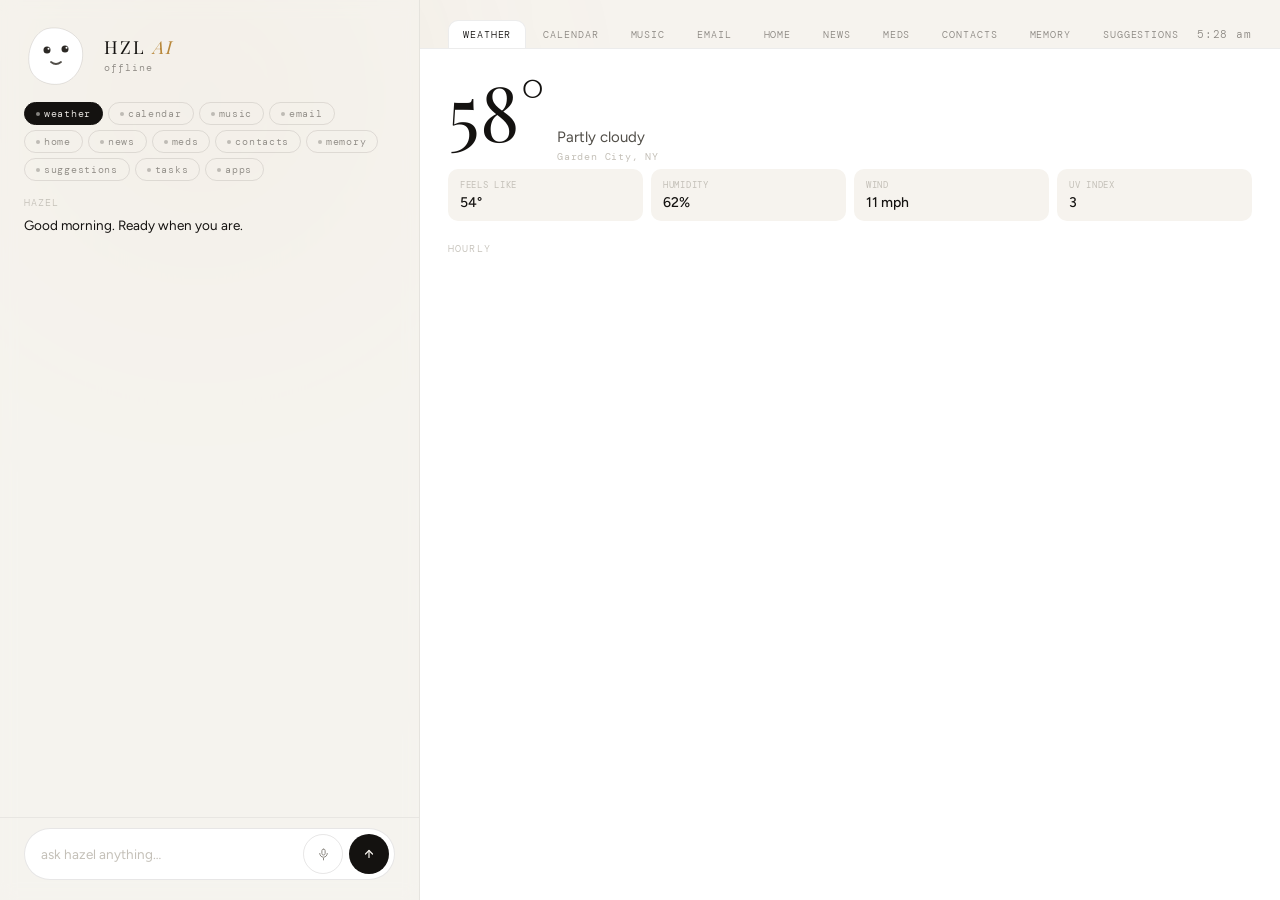
==== commit 3d4d697b: "feat: Windows laptop support, tiered routing prep, and integration fixes - voice.py: platform-aware " ====
--- a/ui/hazel-v5.html
+++ b/ui/hazel-v5.html
@@ -1260,7 +1260,7 @@
   library: [],
   recent: [],
 
-  weather: { temp:'58°', feels:'54°', hum:'62%', wind:'11 mph', uv:'3', cond:'Partly cloudy' },
+  weather: { temp:58, feels:54, hum:62, wind:11, uv:3, cond:'Partly cloudy', hourly:[] },
 
   events: [
     { time:'9:00',  name:'Team standup',  sub:'Google Meet · 30 min', accent:'var(--gold)' },
@@ -1607,19 +1607,20 @@
 ─────────────────────────────────────────── */
 function renderWeatherPanel() {
   const w = S.weather;
-  document.getElementById('d-wx-temp').textContent = w.temp;
-  document.getElementById('d-wx-cond').textContent = w.cond;
-  document.getElementById('d-wx-fl').textContent   = w.feels;
-  document.getElementById('d-wx-hu').textContent   = w.hum;
-  document.getElementById('d-wx-wi').textContent   = w.wind;
+  document.getElementById('d-wx-temp').textContent = w.temp + '°';
+  document.getElementById('d-wx-cond').textContent = w.cond || '';
+  document.getElementById('d-wx-fl').textContent   = w.feels + '°';
+  document.getElementById('d-wx-hu').textContent   = w.hum + '%';
+  document.getElementById('d-wx-wi').textContent   = w.wind + ' mph';
   document.getElementById('d-wx-uv').textContent   = w.uv;
 
-  const hours = ['Now','1pm','2pm','3pm','4pm','5pm','6pm','7pm'];
-  const temps  = [58,61,63,62,60,57,54,52];
-  const icons  = ['⛅','🌤','☀️','⛅','🌥','🌥','🌙','🌙'];
-  document.getElementById('d-wx-hourly').innerHTML = hours.map((h,i) =>
-    `<div class="wx-hr"><div class="wx-hr-t">${h}</div><div class="wx-hr-i">${icons[i]}</div><div class="wx-hr-v">${temps[i]}°</div></div>`
-  ).join('');
+  // Use real hourly data from backend if available
+  const hourly = w.hourly || [];
+  if (hourly.length) {
+    document.getElementById('d-wx-hourly').innerHTML = hourly.map(h =>
+      `<div class="wx-hr"><div class="wx-hr-t">${h.label}</div><div class="wx-hr-i">${h.icon}</div><div class="wx-hr-v">${h.temp}°</div></div>`
+    ).join('');
+  }
 }
 
 // Calendar state
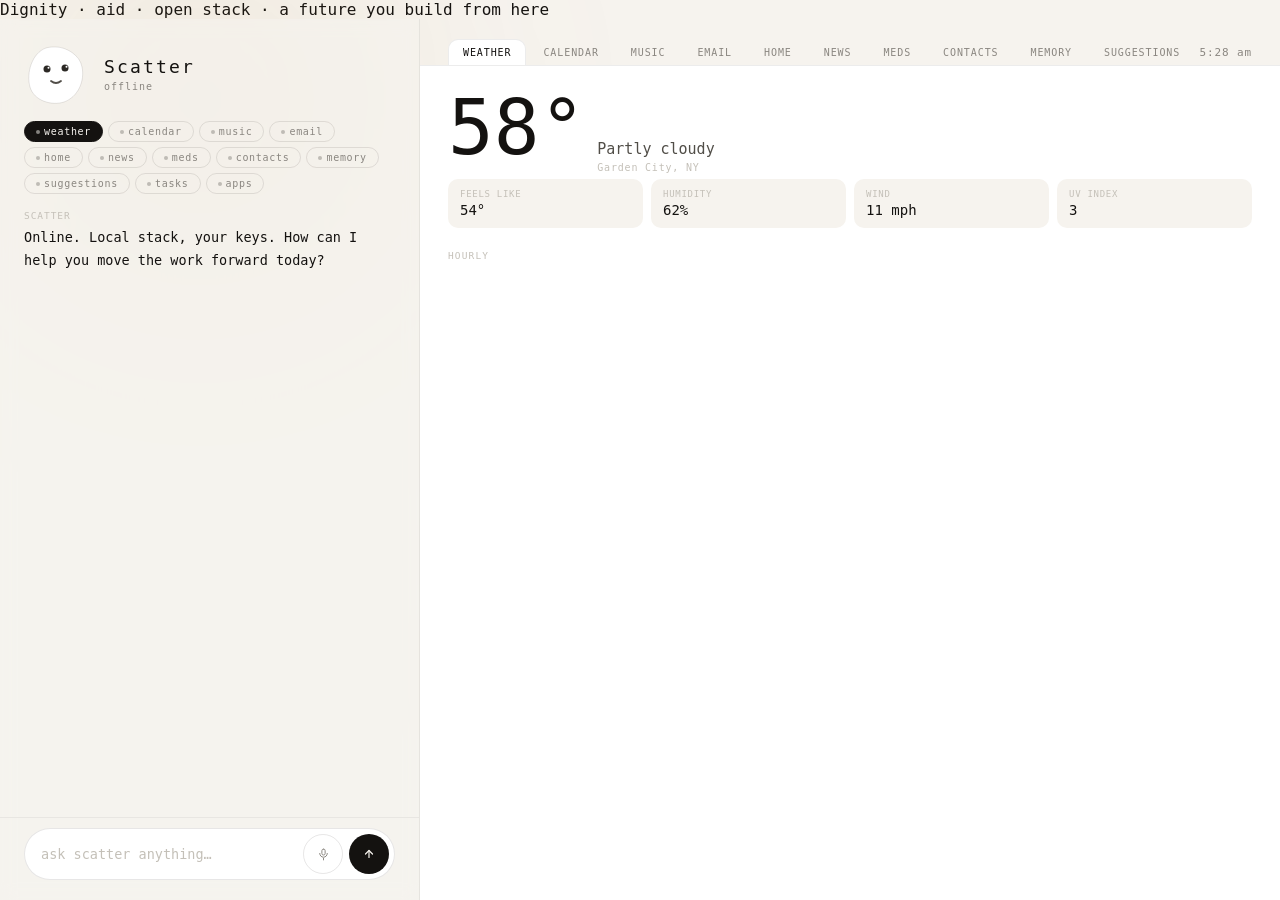
==== commit 6e92a4dc: "feat: Scatter OS — one shell, root URL, same-window app nav - Canonical UI: ui/scatter.html; / (inde" ====
--- a/ui/hazel-v5.html
+++ b/ui/hazel-v5.html
@@ -1,2200 +1,13 @@
 <!DOCTYPE html>
 <html lang="en">
 <head>
-<meta charset="UTF-8">
-<meta name="viewport" content="width=device-width, initial-scale=1.0">
-<title>HZL AI</title>
-<link href="https://fonts.googleapis.com/css2?family=Playfair+Display:ital,wght@0,400;0,500;1,400&family=DM+Mono:wght@300;400&family=Figtree:wght@300;400;500&display=swap" rel="stylesheet">
-<style>
-:root {
-  --ink:       #141210;
-  --ink-2:     #2C2925;
-  --ink-3:     #514E48;
-  --ink-4:     #8A8680;
-  --ink-5:     #C4C0B8;
-  --cream:     #F6F3EE;
-  --cream-2:   #EDEAE3;
-  --cream-3:   #E2DDD5;
-  --gold:      #B8873A;
-  --gold-l:    #F2E4C8;
-  --rose:      #B87070;
-  --rose-l:    #F2E0E0;
-  --sage:      #6A8F78;
-  --sage-l:    #DFF0E6;
-  --sky:       #5C7FA8;
-  --sky-l:     #DDE9F5;
-  --r:         10px;
-  --panel-w:   360px;
-  --chat-w:    420px;
-}
-*, *::before, *::after { box-sizing: border-box; margin: 0; padding: 0; }
-
-body {
-  font-family: 'Figtree', sans-serif;
-  background: var(--cream);
-  color: var(--ink);
-  height: 100vh;
-  overflow: hidden;
-  display: flex;
-  flex-direction: column;
-}
-
-/* ─── AMBIENT BACKGROUND ─── */
-#amb {
-  position: fixed; inset: 0; pointer-events: none; z-index: 0; overflow: hidden;
-}
-.orb {
-  position: absolute; border-radius: 50%; filter: blur(110px); pointer-events: none;
-}
-.o1 { width: 600px; height: 600px; background: radial-gradient(circle, rgba(184,135,58,.11) 0%, transparent 70%); top: -200px; left: -100px; animation: drift1 22s ease-in-out infinite; }
-.o2 { width: 450px; height: 450px; background: radial-gradient(circle, rgba(106,143,120,.08) 0%, transparent 70%); bottom: -80px; right: -80px; animation: drift2 28s ease-in-out infinite; }
-.o3 { width: 300px; height: 300px; background: radial-gradient(circle, rgba(184,112,112,.07) 0%, transparent 70%); top: 45%; left: 35%; animation: drift3 19s ease-in-out infinite; }
-@keyframes drift1 { 0%,100%{transform:translate(0,0)} 50%{transform:translate(40px,35px)} }
-@keyframes drift2 { 0%,100%{transform:translate(0,0)} 50%{transform:translate(-35px,-45px)} }
-@keyframes drift3 { 0%,100%{transform:translate(0,0)} 50%{transform:translate(20px,-30px)} }
-
-
-.news-cat-btn {
-  padding: 6px 12px; border-radius: 6px; border: 1px solid var(--cream-3);
-  background: transparent; font-family: 'DM Mono', monospace; font-size: 9px;
-  letter-spacing: .08em; text-transform: uppercase; color: var(--ink-4);
-  cursor: pointer; transition: all .15s;
-}
-.news-cat-btn.active { background: var(--gold); color: white; border-color: var(--gold); }
-.news-cat-btn:hover:not(.active) { background: var(--cream); }
-/* ─── LAYOUT ─── */
-#shell {
-  position: relative; z-index: 1;
-  display: flex; height: 100vh;
-}
-
-/* ─── LEFT: CHAT COLUMN ─── */
-#chat-col {
-  width: var(--chat-w);
-  flex-shrink: 0;
-  display: flex;
-  flex-direction: column;
-  border-right: 1px solid rgba(20,18,16,.07);
-  background: rgba(246,243,238,.6);
-  backdrop-filter: blur(8px);
-}
-
-/* ─── FACE ─── */
-#face-wrap {
-  padding: 24px 24px 0;
-  display: flex;
-  align-items: center;
-  gap: 16px;
-  flex-shrink: 0;
-}
-#face-stage {
-  position: relative;
-  width: 64px; height: 64px;
-  flex-shrink: 0;
-}
-/* Aura ring — pulses with state */
-#aura {
-  position: absolute;
-  inset: -6px;
-  border-radius: 50%;
-  opacity: 0;
-  transition: opacity .6s;
-  pointer-events: none;
-}
-body.speaking  #aura { opacity: 1; background: radial-gradient(circle, rgba(184,135,58,.22) 0%, transparent 70%); animation: aura-pulse .65s ease-in-out infinite alternate; }
-body.listening #aura { opacity: 1; background: radial-gradient(circle, rgba(184,112,112,.22) 0%, transparent 70%); animation: aura-pulse 1.1s ease-in-out infinite alternate; }
-body.thinking  #aura { opacity: .5; background: radial-gradient(circle, rgba(106,143,120,.18) 0%, transparent 70%); }
-@keyframes aura-pulse { from{transform:scale(1)} to{transform:scale(1.12)} }
-
-/* The face itself — organic blob shape */
-#face-svg {
-  width: 64px; height: 64px;
-  position: relative; z-index: 2;
-}
-
-#face-meta {
-  flex: 1;
-  min-width: 0;
-}
-.hzl-wordmark {
-  font-family: 'Playfair Display', serif;
-  font-size: 18px;
-  font-weight: 400;
-  letter-spacing: .12em;
-  color: var(--ink);
-  line-height: 1;
-}
-.hzl-wordmark em { font-style: italic; color: var(--gold); }
-#state-label {
-  font-family: 'DM Mono', monospace;
-  font-size: 10px;
-  font-weight: 300;
-  color: var(--ink-4);
-  letter-spacing: .1em;
-  margin-top: 5px;
-  display: flex;
-  align-items: center;
-  gap: 6px;
-}
-#listen-bars {
-  display: flex; align-items: flex-end; gap: 1.5px; height: 10px;
-  opacity: 0; transition: opacity .3s;
-}
-body.listening #listen-bars { opacity: 1; }
-.lb { width: 2px; border-radius: 1px; background: var(--rose); }
-.lb:nth-child(1) { height:4px; animation: lba .44s ease-in-out infinite; }
-.lb:nth-child(2) { height:8px; animation: lba .44s ease-in-out infinite .09s; }
-.lb:nth-child(3) { height:10px;animation: lba .44s ease-in-out infinite .04s; }
-.lb:nth-child(4) { height:8px; animation: lba .44s ease-in-out infinite .13s; }
-.lb:nth-child(5) { height:5px; animation: lba .44s ease-in-out infinite .07s; }
-@keyframes lba { 0%,100%{transform:scaleY(.3)} 50%{transform:scaleY(1)} }
-
-/* ─── NAV PILLS ─── */
-#nav-row {
-  padding: 14px 24px 10px;
-  display: flex;
-  flex-wrap: wrap;
-  gap: 5px;
-  flex-shrink: 0;
-}
-.nav-pill {
-  font-family: 'DM Mono', monospace;
-  font-size: 10px;
-  font-weight: 300;
-  letter-spacing: .07em;
-  color: var(--ink-4);
-  background: transparent;
-  border: 1px solid rgba(20,18,16,.1);
-  border-radius: 100px;
-  padding: 4px 11px;
-  cursor: pointer;
-  transition: all .18s;
-  display: flex; align-items: center; gap: 4px;
-}
-.nav-pill .dot { width: 4px; height: 4px; border-radius: 50%; background: currentColor; opacity: .5; }
-.nav-pill:hover { background: var(--cream-2); color: var(--ink-2); border-color: rgba(20,18,16,.18); }
-.nav-pill.active { background: var(--ink); color: var(--cream); border-color: var(--ink); }
-
-/* ─── CHAT FEED ─── */
-#chat-feed {
-  flex: 1;
-  overflow-y: auto;
-  padding: 6px 24px 12px;
-  display: flex;
-  flex-direction: column;
-  gap: 0;
-  scroll-behavior: smooth;
-}
-#chat-feed::-webkit-scrollbar { width: 2px; }
-#chat-feed::-webkit-scrollbar-thumb { background: var(--cream-3); }
-
-.msg-group {
-  display: flex;
-  flex-direction: column;
-  margin-bottom: 20px;
-  animation: msg-in .25s ease both;
-}
-@keyframes msg-in { from{opacity:0;transform:translateY(8px)} to{opacity:1;transform:translateY(0)} }
-
-.msg-label {
-  font-family: 'DM Mono', monospace;
-  font-size: 9.5px;
-  font-weight: 300;
-  letter-spacing: .1em;
-  color: var(--ink-5);
-  text-transform: uppercase;
-  margin-bottom: 5px;
-}
-.msg-user .msg-label { text-align: right; }
-
-.msg-body {
-  font-size: 13.5px;
-  line-height: 1.7;
-  color: var(--ink);
-}
-.msg-hazel .msg-body { max-width: 340px; }
-.msg-user {
-  align-items: flex-end;
-}
-.msg-user .msg-body {
-  background: var(--ink);
-  color: var(--cream);
-  padding: 9px 14px;
-  border-radius: var(--r) var(--r) 3px var(--r);
-  font-size: 13.5px;
-  line-height: 1.6;
-  max-width: 300px;
-}
-
-/* thinking dots */
-.thinking-dots { display: flex; gap: 4px; padding: 6px 0; }
-.td { width: 5px; height: 5px; border-radius: 50%; background: var(--ink-5); animation: td 1.2s ease-in-out infinite; }
-.td:nth-child(2){animation-delay:.18s} .td:nth-child(3){animation-delay:.36s}
-@keyframes td { 0%,60%,100%{opacity:.25;transform:scale(1)} 30%{opacity:1;transform:scale(1.3)} }
-
-/* ─── INPUT BAR ─── */
-#input-bar {
-  flex-shrink: 0;
-  padding: 10px 24px 20px;
-  border-top: 1px solid rgba(20,18,16,.06);
-}
-#input-wrap {
-  display: flex;
-  align-items: center;
-  gap: 6px;
-  background: white;
-  border: 1px solid rgba(20,18,16,.1);
-  border-radius: 100px;
-  padding: 5px 5px 5px 16px;
-  transition: border-color .2s, box-shadow .2s;
-}
-#input-wrap:focus-within {
-  border-color: var(--gold);
-  box-shadow: 0 0 0 3px rgba(184,135,58,.1);
-}
-#msg-input {
-  flex: 1; border: none; outline: none; background: transparent;
-  font-family: 'Figtree', sans-serif;
-  font-size: 13.5px; color: var(--ink);
-  caret-color: var(--gold);
-}
-#msg-input::placeholder { color: var(--ink-5); }
-.input-btn {
-  width: 40px; height: 40px; border-radius: 50%; border: none;
-  cursor: pointer; display: flex; align-items: center; justify-content: center;
-  transition: all .18s; flex-shrink: 0;
-}
-#mic-btn {
-  background: transparent;
-  border: 1px solid rgba(20,18,16,.1);
-  color: var(--ink-4);
-}
-#mic-btn:hover { background: var(--cream-2); color: var(--ink); }
-#mic-btn.active { background: var(--rose); border-color: var(--rose); color: white; animation: mic-pulse 1s ease infinite; }
-@keyframes mic-pulse { 0%,100%{box-shadow:0 0 0 0 rgba(184,112,112,.4)} 50%{box-shadow:0 0 0 6px rgba(184,112,112,0)} }
-#send-btn { background: var(--ink); color: var(--cream); }
-#send-btn:hover { background: var(--gold); transform: scale(1.05); }
-#send-btn:active { transform: scale(.94); }
-
-/* ─── RIGHT: DASHBOARD ─── */
-#dash-col {
-  flex: 1;
-  display: flex;
-  flex-direction: column;
-  overflow: hidden;
-  min-width: 0;
-}
-
-/* ─── DASH TOP BAR ─── */
-#dash-header {
-  padding: 20px 28px 0;
-  display: flex;
-  align-items: center;
-  justify-content: space-between;
-  flex-shrink: 0;
-}
-#dash-tab-row {
-  display: flex;
-  gap: 2px;
-  overflow-x: auto;
-  padding-bottom: 0;
-}
-#dash-tab-row::-webkit-scrollbar { display: none; }
-.dash-tab {
-  font-family: 'DM Mono', monospace;
-  font-size: 10px;
-  font-weight: 300;
-  letter-spacing: .09em;
-  text-transform: uppercase;
-  color: var(--ink-4);
-  padding: 7px 14px;
-  border-radius: var(--r) var(--r) 0 0;
-  cursor: pointer;
-  border: 1px solid transparent;
-  border-bottom: none;
-  transition: all .18s;
-  white-space: nowrap;
-  background: transparent;
-}
-.dash-tab:hover { color: var(--ink-2); }
-.dash-tab.active {
-  color: var(--ink);
-  background: white;
-  border-color: rgba(20,18,16,.08);
-  border-bottom-color: white;
-}
-#dash-clock {
-  font-family: 'DM Mono', monospace;
-  font-size: 11px;
-  font-weight: 300;
-  color: var(--ink-4);
-  letter-spacing: .08em;
-  white-space: nowrap;
-  margin-left: 16px;
-  flex-shrink: 0;
-}
-
-/* ─── DASH CONTENT ─── */
-#dash-body {
-  flex: 1;
-  overflow-y: auto;
-  padding: 0 28px 28px;
-  background: white;
-  border-top: 1px solid rgba(20,18,16,.08);
-  margin: 0;
-}
-#dash-body::-webkit-scrollbar { width: 3px; }
-#dash-body::-webkit-scrollbar-thumb { background: var(--cream-3); border-radius: 2px; }
-
-.dash-view { display: none; padding-top: 24px; }
-.dash-view.active { display: block; }
-
-/* Section label */
-.sec-label {
-  font-family: 'DM Mono', monospace;
-  font-size: 9.5px;
-  font-weight: 300;
-  letter-spacing: .12em;
-  text-transform: uppercase;
-  color: var(--ink-5);
-  margin-bottom: 12px;
-  margin-top: 22px;
-}
-.sec-label:first-child { margin-top: 0; }
-
-/* ── WEATHER PANEL ── */
-.wx-hero {
-  display: flex; align-items: baseline; gap: 12px; margin-bottom: 6px;
-}
-.wx-temp {
-  font-family: 'Playfair Display', serif;
-  font-size: 76px; font-weight: 400; line-height: 1; color: var(--ink);
-}
-.wx-right { display: flex; flex-direction: column; gap: 4px; }
-.wx-cond { font-size: 15px; color: var(--ink-3); font-weight: 400; }
-.wx-loc  { font-family:'DM Mono',monospace; font-size:10px; color: var(--ink-5); letter-spacing:.08em; }
-.wx-grid {
-  display: grid; grid-template-columns: repeat(4,1fr); gap: 8px; margin-bottom: 20px;
-}
-.wx-cell {
-  background: var(--cream); border-radius: var(--r); padding: 10px 12px;
-}
-.wx-cell-lbl { font-family:'DM Mono',monospace; font-size:9px; color:var(--ink-5); text-transform:uppercase; letter-spacing:.08em; margin-bottom:3px; }
-.wx-cell-val { font-size:14px; font-weight:500; color:var(--ink); }
-.wx-hourly { display:flex; gap:6px; overflow-x:auto; padding-bottom:4px; }
-.wx-hourly::-webkit-scrollbar{display:none}
-.wx-hr {
-  flex-shrink:0; text-align:center; background:var(--cream);
-  border-radius:var(--r); padding:8px 10px; min-width:52px;
-}
-.wx-hr-t { font-family:'DM Mono',monospace; font-size:9px; color:var(--ink-5); margin-bottom:5px; }
-.wx-hr-i { font-size:16px; margin-bottom:5px; }
-.wx-hr-v { font-size:12px; font-weight:500; color:var(--ink); }
-
-/* ── CALENDAR PANEL ── */
-.cal-header {
-  display: flex; align-items: center; justify-content: space-between; margin-bottom: 20px;
-}
-.cal-nav { display: flex; gap: 8px; }
-.cal-nav-btn {
-  width: 40px; height: 40px; border-radius: 50%; border: 1px solid var(--cream-3);
-  background: transparent; color: var(--ink-4); cursor: pointer; font-size: 14px;
-  transition: all .15s;
-}
-.cal-nav-btn:hover { background: var(--cream); color: var(--ink); }
-.cal-title-wrap { text-align: center; }
-.cal-date-big {
-  font-family: 'Playfair Display', serif;
-  font-size: 42px; font-weight: 400; line-height: 1; color: var(--ink); margin-bottom: 2px;
-}
-.cal-date-sub {
-  font-family: 'DM Mono', monospace; font-size: 11px; color: var(--ink-4); letter-spacing:.06em;
-}
-.cal-view-tabs {
-  display: flex; gap: 4px; margin-bottom: 20px; background: var(--cream); border-radius: 8px; padding: 4px;
-}
-.cal-view-tab {
-  flex: 1; padding: 8px 12px; border: none; background: transparent; border-radius: 6px;
-  font-family: 'DM Mono', monospace; font-size: 10px; letter-spacing: .08em; text-transform: uppercase;
-  color: var(--ink-4); cursor: pointer; transition: all .15s;
-}
-.cal-view-tab.active { background: white; color: var(--ink); box-shadow: 0 1px 3px rgba(0,0,0,.08); }
-/* Day View */
-.cal-day-timeline { position: relative; }
-.cal-hour-row {
-  display: flex; align-items: flex-start; min-height: 48px; border-top: 1px solid var(--cream-2);
-}
-.cal-hour-label {
-  width: 48px; flex-shrink: 0; font-family: 'DM Mono', monospace; font-size: 10px;
-  color: var(--ink-5); padding-top: 4px;
-}
-.cal-hour-content { flex: 1; position: relative; min-height: 48px; }
-.cal-event {
-  position: relative; margin: 2px 0;
-  padding: 8px 12px; background: var(--gold-l); border-radius: 8px;
-  border-left: 3px solid var(--gold);
-  cursor: pointer; transition: all .15s;
-}
-.cal-event:hover { background: var(--cream-2); transform: translateX(2px); }
-.cal-event-time {
-  font-family: 'DM Mono', monospace; font-size: 10px; color: var(--gold); margin-bottom: 2px;
-}
-.cal-event-name { font-size: 13px; font-weight: 500; color: var(--ink); line-height: 1.3; }
-.cal-event-sub { font-size: 11px; color: var(--ink-4); margin-top: 2px; }
-/* Week View */
-.cal-week-grid {
-  display: grid; grid-template-columns: repeat(7, 1fr); gap: 6px;
-}
-.cal-week-day {
-  background: var(--cream); border-radius: 10px; padding: 10px; min-height: 120px;
-  cursor: pointer; transition: all .15s;
-}
-.cal-week-day:hover { background: var(--cream-2); }
-.cal-week-day.today { background: var(--gold-l); border: 1px solid var(--gold); }
-.cal-week-day-header {
-  display: flex; justify-content: space-between; align-items: center; margin-bottom: 8px;
-}
-.cal-week-day-name {
-  font-family: 'DM Mono', monospace; font-size: 9px; letter-spacing: .1em;
-  text-transform: uppercase; color: var(--ink-5);
-}
-.cal-week-day-num {
-  width: 24px; height: 24px; border-radius: 50%; display: flex; align-items: center;
-  justify-content: center; font-size: 12px; font-weight: 500;
-}
-.cal-week-day.today .cal-week-day-num { background: var(--gold); color: white; }
-.cal-week-event {
-  font-size: 10px; padding: 4px 6px; background: white; border-radius: 4px;
-  margin-bottom: 4px; border-left: 2px solid var(--gold); color: var(--ink-3);
-  white-space: nowrap; overflow: hidden; text-overflow: ellipsis;
-}
-/* Month View */
-.cal-month-grid {
-  display: grid; grid-template-columns: repeat(7, 1fr); gap: 4px;
-}
-.cal-month-header {
-  font-family: 'DM Mono', monospace; font-size: 9px; letter-spacing: .1em;
-  text-transform: uppercase; color: var(--ink-5); text-align: center; padding: 8px 0;
-}
-.cal-month-day {
-  aspect-ratio: 1; background: var(--cream); border-radius: 8px; padding: 6px;
-  cursor: pointer; transition: all .15s; position: relative;
-}
-.cal-month-day:hover { background: var(--cream-2); }
-.cal-month-day.today { background: var(--gold-l); }
-.cal-month-day.other-month { opacity: 0.4; }
-.cal-month-day-num {
-  font-size: 12px; font-weight: 500; color: var(--ink);
-}
-.cal-month-day.today .cal-month-day-num {
-  width: 22px; height: 22px; background: var(--gold); color: white;
-  border-radius: 50%; display: flex; align-items: center; justify-content: center;
-}
-.cal-month-dot {
-  width: 5px; height: 5px; border-radius: 50%; background: var(--gold);
-  position: absolute; bottom: 6px; left: 50%; transform: translateX(-50%);
-}
-/* Contacts Panel */
-.contact-grid { display: grid; grid-template-columns: repeat(2, 1fr); gap: 12px; }
-.contact-card {
-  background: linear-gradient(145deg, var(--cream), var(--cream-2));
-  border-radius: 14px; padding: 16px; cursor: pointer;
-  transition: all .2s; border: 1px solid transparent;
-}
-.contact-card:hover { transform: translateY(-2px); border-color: var(--gold); box-shadow: 0 8px 24px rgba(184,135,58,.12); }
-.contact-avatar {
-  width: 72px; height: 72px; border-radius: 50%; margin: 0 auto 14px;
-  background: linear-gradient(135deg, var(--gold), var(--rose));
-  display: flex; align-items: center; justify-content: center;
-  font-size: 22px; color: white; font-weight: 500;
-  box-shadow: 0 4px 12px rgba(184,135,58,.25);
-}
-.contact-avatar img { width: 100%; height: 100%; object-fit: cover; border-radius: 50%; }
-.contact-name {
-  font-family: 'Playfair Display', serif; font-size: 15px; color: var(--ink);
-  text-align: center; margin-bottom: 4px;
-}
-.contact-role {
-  font-family: 'DM Mono', monospace; font-size: 9px; letter-spacing: .08em;
-  text-transform: uppercase; color: var(--ink-4); text-align: center; margin-bottom: 10px;
-}
-.contact-info {
-  font-size: 11px; color: var(--ink-3); text-align: center; margin-bottom: 12px;
-}
-.contact-actions-row {
-  display: flex; gap: 8px; justify-content: center;
-}
-.contact-action-btn {
-  width: 44px; height: 44px; border-radius: 50%; border: 1px solid var(--cream-3);
-  background: white; cursor: pointer; font-size: 18px; transition: all .15s;
-}
-.contact-action-btn:hover { background: var(--gold); border-color: var(--gold); }
-/* News with images */
-.news-card {
-  display: flex; gap: 14px; padding: 14px; background: var(--cream);
-  border-radius: 12px; margin-bottom: 10px; cursor: pointer; transition: all .15s;
-}
-.news-card:hover { background: var(--cream-2); transform: translateX(3px); }
-.news-img {
-  width: 100px; height: 100px; border-radius: 10px; flex-shrink: 0;
-  background: var(--cream-3); object-fit: cover;
-}
-.news-content { flex: 1; }
-.news-source {
-  font-family: 'DM Mono', monospace; font-size: 9px; letter-spacing: .1em;
-  text-transform: uppercase; color: var(--gold); margin-bottom: 4px;
-}
-.news-title { font-size: 13px; font-weight: 500; color: var(--ink); line-height: 1.4; margin-bottom: 6px; }
-.news-summary { font-size: 11px; color: var(--ink-4); line-height: 1.5; }
-.news-time { font-family: 'DM Mono', monospace; font-size: 9px; color: var(--ink-5); margin-top: 6px; }
-.cal-event-time { font-family:'DM Mono',monospace; font-size:11px; color:var(--gold); min-width:38px; padding-top:1px; }
-.cal-event-name { font-size:13px; font-weight:500; color:var(--ink); margin-bottom:2px; }
-.cal-event-sub  { font-size:11px; color:var(--ink-4); }
-
-/* ── MUSIC PANEL ── */
-.music-art {
-  width: 100%; aspect-ratio: 1; border-radius: 14px; margin-bottom: 18px;
-  background: linear-gradient(135deg, var(--gold) 0%, #3A2410 100%);
-  display: flex; align-items: center; justify-content: center; font-size: 56px;
-  position: relative; overflow: hidden;
-}
-.music-art::after {
-  content:''; position:absolute; inset:0;
-  background: radial-gradient(circle at 70% 30%, rgba(255,255,255,.08) 0%, transparent 60%);
-}
-.music-art.playing { animation: art-breathe 3s ease-in-out infinite; }
-@keyframes art-breathe { 0%,100%{transform:scale(1)} 50%{transform:scale(1.012)} }
-.music-title  { font-family:'Playfair Display',serif; font-size:20px; font-weight:400; text-align:center; margin-bottom:3px; }
-.music-artist { font-size:12px; color:var(--ink-4); text-align:center; margin-bottom:18px; }
-.music-bar    { height:3px; background:var(--cream-3); border-radius:2px; margin-bottom:5px; overflow:hidden; cursor:pointer; }
-.music-fill   { height:100%; background:var(--gold); border-radius:2px; transition:width 1s linear; }
-.music-times  { display:flex; justify-content:space-between; font-family:'DM Mono',monospace; font-size:10px; color:var(--ink-5); margin-bottom:18px; }
-.music-ctrls  { display:flex; justify-content:center; align-items:center; gap:22px; }
-.m-btn {
-  border:none; background:none; cursor:pointer; color:var(--ink-4);
-  display:flex; align-items:center; transition:color .15s;
-}
-.m-btn:hover { color:var(--ink); }
-.m-btn.play-btn {
-  width:46px; height:46px; border-radius:50%;
-  background:var(--ink); color:var(--cream);
-  justify-content:center; transition:background .2s, transform .15s;
-}
-.m-btn.play-btn:hover { background:var(--gold); transform:scale(1.06); }
-
-/* ── EMAIL PANEL ── */
-.email-item {
-  display:flex; gap:12px; padding:12px 0;
-  border-bottom:1px solid rgba(20,18,16,.06);
-  cursor:pointer; transition:all .15s;
-}
-.email-item:last-child { border-bottom:none; }
-.email-item:hover { padding:12px 8px; margin:0 -8px; background:var(--cream); border-radius:var(--r); }
-.email-av {
-  width:34px; height:34px; border-radius:50%;
-  background:var(--cream-3); display:flex; align-items:center; justify-content:center;
-  font-size:12px; font-weight:500; color:var(--ink-3); flex-shrink:0;
-}
-.email-av.unread { background:var(--gold-l); color:var(--gold); }
-.email-from { font-size:13px; font-weight:500; color:var(--ink); margin-bottom:2px; display:flex; align-items:center; gap:5px; }
-.email-subj { font-size:12px; color:var(--ink-4); margin-bottom:1px; }
-.email-prev { font-size:11px; color:var(--ink-5); white-space:nowrap; overflow:hidden; text-overflow:ellipsis; max-width:240px; }
-.unread-dot { width:5px; height:5px; border-radius:50%; background:var(--gold); display:inline-block; }
-.email-time { font-family:'DM Mono',monospace; font-size:10px; color:var(--ink-5); margin-left:auto; white-space:nowrap; padding-top:2px; }
-
-/* ── HOME PANEL (no HA) ── */
-.home-unavailable {
-  display:flex; flex-direction:column; align-items:center; justify-content:center;
-  padding:48px 24px; text-align:center; gap:12px;
-}
-.home-unavailable-ico { font-size:36px; opacity:.35; }
-.home-unavailable-title { font-size:14px; font-weight:500; color:var(--ink-3); }
-.home-unavailable-sub { font-size:12px; color:var(--ink-5); line-height:1.6; max-width:240px; }
-
-/* ── NEWS PANEL ── */
-.news-item {
-  padding:14px 0; border-bottom:1px solid rgba(20,18,16,.06);
-  cursor:pointer; transition:all .15s;
-}
-.news-item:last-child { border-bottom:none; }
-.news-item:hover { padding:14px 10px; margin:0 -10px; background:var(--cream); border-radius:var(--r); }
-.news-src  { font-family:'DM Mono',monospace; font-size:9.5px; color:var(--ink-5); letter-spacing:.08em; text-transform:uppercase; margin-bottom:5px; }
-.news-hed  { font-family:'Playfair Display',serif; font-size:16px; font-weight:400; line-height:1.4; color:var(--ink); margin-bottom:4px; }
-.news-prev { font-size:11.5px; color:var(--ink-4); line-height:1.5; }
-
-/* ── MEDICATIONS PANEL ── */
-.med-item {
-  display:flex; align-items:center; gap:14px;
-  padding:12px 14px; background:var(--cream); border-radius:var(--r); margin-bottom:8px;
-  cursor:pointer; transition:background .15s;
-}
-.med-item:hover { background:var(--cream-2); }
-.med-ico { font-size:20px; flex-shrink:0; }
-.med-name { font-size:13px; font-weight:500; color:var(--ink); margin-bottom:2px; }
-.med-dose { font-size:11px; color:var(--ink-4); }
-.med-time { font-family:'DM Mono',monospace; font-size:11px; color:var(--gold); margin-left:auto; white-space:nowrap; flex-shrink:0; }
-.med-taken { opacity:.45; }
-.med-taken .med-time { color:var(--sage); }
-.med-badge {
-  display:inline-block; font-family:'DM Mono',monospace; font-size:9px;
-  letter-spacing:.06em; padding:2px 7px; border-radius:100px;
-  background:var(--rose-l); color:var(--rose); margin-left:8px;
-}
-.med-badge.ok { background:var(--sage-l); color:var(--sage); }
-
-/* ── CONTACTS PANEL ── */
-.contact-item {
-  display:flex; align-items:center; gap:12px;
-  padding:10px 0; border-bottom:1px solid rgba(20,18,16,.06); cursor:pointer;
-  transition:all .15s;
-}
-.contact-item:last-child{border-bottom:none}
-.contact-item:hover { padding:10px 8px; margin:0 -8px; background:var(--cream); border-radius:var(--r); }
-.contact-av {
-  width:36px; height:36px; border-radius:50%; flex-shrink:0;
-  background:var(--cream-3); display:flex; align-items:center; justify-content:center;
-  font-size:13px; font-weight:500; color:var(--ink-3);
-}
-.contact-name { font-size:13px; font-weight:500; color:var(--ink); margin-bottom:1px; }
-.contact-rel  { font-size:11px; color:var(--ink-5); }
-.contact-actions { margin-left:auto; display:flex; gap:6px; }
-.c-act-btn {
-  width:28px; height:28px; border-radius:50%; border:1px solid rgba(20,18,16,.1);
-  background:transparent; cursor:pointer; display:flex; align-items:center; justify-content:center;
-  color:var(--ink-4); font-size:13px; transition:all .15s;
-}
-.c-act-btn:hover { background:var(--cream-2); color:var(--ink); }
-
-/* ── MEMORY PANEL ── */
-.mem-item {
-  padding:10px 13px; background:var(--cream); border-radius:var(--r); margin-bottom:7px;
-}
-.mem-cat { font-family:'DM Mono',monospace; font-size:9px; color:var(--gold); letter-spacing:.08em; text-transform:uppercase; margin-bottom:3px; }
-.mem-val { font-size:13px; color:var(--ink); }
-
-/* ─── RESPONSIVE: compress if window narrow ─── */
-@media (max-width: 820px) {
-  :root { --chat-w: 340px; --panel-w: 0; }
-}
-/* ─── SUGGESTIONS PANEL ─── */
-.sug-card {
-  background: var(--cream-2);
-  border: 1px solid var(--cream-3);
-  border-radius: var(--r);
-  padding: 14px 16px;
-  cursor: pointer;
-  transition: all .2s;
-  display: flex;
-  gap: 12px;
-  align-items: flex-start;
-}
-.sug-card:hover {
-  background: var(--gold-l);
-  border-color: var(--gold);
-  transform: translateY(-1px);
-  box-shadow: 0 4px 12px rgba(184,135,58,.12);
-}
-.sug-icon {
-  font-size: 20px;
-  flex-shrink: 0;
-  opacity: .7;
-}
-.sug-content {
-  flex: 1;
-  min-width: 0;
-}
-.sug-text {
-  font-family: 'Playfair Display', serif;
-  font-size: 14px;
-  color: var(--ink);
-  line-height: 1.4;
-  margin-bottom: 4px;
-}
-.sug-hint {
-  font-family: 'DM Mono', monospace;
-  font-size: 9px;
-  letter-spacing: .08em;
-  text-transform: uppercase;
-  color: var(--ink-4);
-}
-.sug-category {
-  display: inline-block;
-  background: var(--sage-l);
-  color: var(--sage);
-  border-radius: 4px;
-  padding: 2px 6px;
-  font-family: 'DM Mono', monospace;
-  font-size: 8px;
-  letter-spacing: .1em;
-  text-transform: uppercase;
-  margin-bottom: 6px;
-}
-#task-input {
-  width: 100%;
-  padding: 12px 16px;
-  border: 1px solid rgba(184,135,58,.2);
-  border-radius: var(--r);
-  background: var(--cream-2);
-  font-size: 14px;
-  font-family: 'Figtree', sans-serif;
-  color: var(--ink);
-  outline: none;
-  transition: all .2s;
-}
-#task-input:focus {
-  background: var(--cream);
-  border-color: var(--gold);
-}
-#task-input::placeholder {
-  color: var(--ink-4);
-  font-style: italic;
-}
-.task-item {
-  background: linear-gradient(135deg, var(--cream-2) 0%, var(--cream) 100%);
-  border: 1px solid rgba(20,18,16,.08);
-  border-radius: var(--r);
-  padding: 16px 18px;
-  display: flex;
-  gap: 14px;
-  align-items: center;
-  transition: all .25s ease;
-  box-shadow: 0 1px 3px rgba(0,0,0,.04);
-}
-.task-item:hover {
-  background: linear-gradient(135deg, var(--cream) 0%, var(--gold-l) 100%);
-  border-color: rgba(184,135,58,.25);
-  transform: translateY(-1px);
-  box-shadow: 0 3px 8px rgba(184,135,58,.12);
-}
-.task-item.done {
-  opacity: 0.6;
-  background: var(--cream-3);
-}
-.task-item.done:hover {
-  opacity: 0.75;
-}
-.task-item.done .task-text {
-  text-decoration: line-through;
-  color: var(--ink-4);
-}
-.task-check {
-  width: 22px;
-  height: 22px;
-  border: 2px solid var(--gold);
-  border-radius: 6px;
-  flex-shrink: 0;
-  cursor: pointer;
-  transition: all .2s;
-  display: flex;
-  align-items: center;
-  justify-content: center;
-  background: white;
-}
-.task-check:hover {
-  background: var(--gold-l);
-  transform: scale(1.08);
-}
-.task-check.checked {
-  background: var(--gold);
-  border-color: var(--gold);
-}
-.task-check.checked::after {
-  content: '✓';
-  color: white;
-  font-size: 13px;
-  font-weight: 700;
-}
-.task-text {
-  flex: 1;
-  font-size: 14.5px;
-  font-family: 'Figtree', sans-serif;
-  color: var(--ink);
-  line-height: 1.5;
-}
-.task-delete {
-  background: none;
-  border: none;
-  color: var(--ink-4);
-  font-size: 20px;
-  cursor: pointer;
-  opacity: 0;
-  transition: all .2s;
-  padding: 0 6px;
-  line-height: 1;
-}
-.task-item:hover .task-delete {
-  opacity: 1;
-}
-.task-delete:hover {
-  color: var(--rose);
-  transform: scale(1.15);
-
-}
-
-/* ─── APPS PANEL ─── */
-.app-grid {
-  display: grid;
-  grid-template-columns: repeat(auto-fill, minmax(200px, 1fr));
-  gap: 16px;
-}
-
-.app-card {
-  background: linear-gradient(135deg, #FFFEF8 0%, var(--cream) 100%);
-  border: 2px solid rgba(184,135,58,.25);
-  border-radius: 12px;
-  padding: 28px 24px;
-  cursor: pointer;
-  transition: all .3s cubic-bezier(.4,0,.2,1);
-  position: relative;
-  overflow: hidden;
-  box-shadow: 0 2px 8px rgba(0,0,0,.08);
-}
-
-.app-card::before {
-  content: '';
-  position: absolute;
-  top: 0; left: 0; right: 0; bottom: 0;
-  background: linear-gradient(135deg, rgba(184,135,58,.08) 0%, rgba(184,135,58,.15) 100%);
-  opacity: 0;
-  transition: opacity .3s;
-}
-
-.app-card:hover {
-  transform: translateY(-6px);
-  box-shadow: 0 12px 28px rgba(184,135,58,.25);
-  border-color: rgba(184,135,58,.5);
-}
-
-.app-card:hover::before {
-  opacity: 1;
-}
-
-.app-card:active {
-  transform: translateY(-4px);
-}
-
-.app-icon {
-  font-size: 56px;
-  margin-bottom: 16px;
-  position: relative;
-  z-index: 1;
-  text-align: center;
-  filter: drop-shadow(0 2px 4px rgba(0,0,0,.1));
-}
-
-.app-name {
-  font-family: 'Figtree', sans-serif;
-  font-size: 16px;
-  font-weight: 600;
-  color: var(--ink);
-  margin-bottom: 6px;
-  position: relative;
-  z-index: 1;
-  text-align: center;
-  letter-spacing: .3px;
-}
-
-.app-desc {
-  font-family: 'Figtree', sans-serif;
-  font-size: 11.5px;
-  color: rgba(48,39,28,.55);
-  line-height: 1.5;
-  position: relative;
-  z-index: 1;
-  text-align: center;
-  letter-spacing: .2px;
-}
-</style>
+  <meta charset="utf-8" />
+  <title>Scatter OS</title>
+  <meta http-equiv="refresh" content="0;url=scatter.html" />
+  <link rel="canonical" href="scatter.html" />
+  <script>location.replace("scatter.html");</script>
 </head>
-<body>
-
-<div id="amb">
-  <div class="orb o1"></div>
-  <div class="orb o2"></div>
-  <div class="orb o3"></div>
-</div>
-
-<div id="shell">
-
-  <!-- ══════════ LEFT: CHAT ══════════ -->
-  <div id="chat-col">
-
-    <!-- Face + wordmark -->
-    <div id="face-wrap">
-      <div id="face-stage">
-        <div id="aura"></div>
-        <svg id="face-svg" viewBox="0 0 64 64" xmlns="http://www.w3.org/2000/svg">
-          <!-- Organic face blob — slightly irregular circle for life -->
-          <defs>
-            <filter id="face-blur" x="-10%" y="-10%" width="120%" height="120%">
-              <feGaussianBlur in="SourceGraphic" stdDeviation=".4"/>
-            </filter>
-          </defs>
-          <!-- Base blob -->
-          <path id="face-blob" d="
-            M32 4
-            C42 4, 56 12, 58 24
-            C61 38, 54 54, 40 59
-            C28 63, 10 58, 6 44
-            C2 30, 8 10, 22 5
-            C24 4.3, 28 3.8, 32 4Z
-          " fill="white" stroke="rgba(20,18,16,.1)" stroke-width="1" filter="url(#face-blur)"/>
-
-          <!-- Eyes — two circles, positioned asymmetrically for character -->
-          <g id="eyes">
-            <circle id="eye-l" cx="23" cy="26" r="3.5" fill="var(--ink-2)"/>
-            <circle id="eye-r" cx="41" cy="25" r="3.5" fill="var(--ink-2)"/>
-            <!-- Glints -->
-            <circle cx="24.5" cy="24.8" r="1" fill="white"/>
-            <circle cx="42.5" cy="23.8" r="1" fill="white"/>
-          </g>
-
-          <!-- Mouth — small curved path, morphs with mood -->
-          <path id="mouth" d="M27 38 Q32 42 37 38" fill="none" stroke="var(--ink-3)" stroke-width="1.8" stroke-linecap="round"/>
-
-          <!-- Blink overlay (hidden, animated) -->
-          <rect id="blink-l" x="19" y="22.5" width="9" height="7" rx="4" fill="white" opacity="0"/>
-          <rect id="blink-r" x="37" y="21.5" width="9" height="7" rx="4" fill="white" opacity="0"/>
-        </svg>
-      </div>
-
-      <div id="face-meta">
-        <div class="hzl-wordmark">HZL <em>AI</em></div>
-        <div id="state-label">
-          <span id="state-text">idle</span>
-          <div id="listen-bars">
-            <div class="lb"></div><div class="lb"></div><div class="lb"></div>
-            <div class="lb"></div><div class="lb"></div>
-          </div>
-        </div>
-      </div>
-    </div>
-
-    <!-- Nav pills — all Hazel capabilities -->
-    <div id="nav-row">
-      <button class="nav-pill active" onclick="navTap('weather')"><span class="dot"></span>weather</button>
-      <button class="nav-pill" onclick="navTap('calendar')"><span class="dot"></span>calendar</button>
-      <button class="nav-pill" onclick="navTap('music')"><span class="dot"></span>music</button>
-      <button class="nav-pill" onclick="navTap('email')"><span class="dot"></span>email</button>
-      <button class="nav-pill" onclick="navTap('home')"><span class="dot"></span>home</button>
-      <button class="nav-pill" onclick="navTap('news')"><span class="dot"></span>news</button>
-      <button class="nav-pill" onclick="navTap('medications')"><span class="dot"></span>meds</button>
-      <button class="nav-pill" onclick="navTap('contacts')"><span class="dot"></span>contacts</button>
-      <button class="nav-pill" onclick="navTap('memory')"><span class="dot"></span>memory</button>
-      <button class="nav-pill" onclick="navTap('suggestions')"><span class="dot"></span>suggestions</button>
-      <button class="nav-pill" onclick="navTap('tasks')"><span class="dot"></span>tasks</button>
-      <button class="nav-pill" onclick="navTap('apps')"><span class="dot"></span>apps</button>
-    </div>
-
-    <!-- Chat feed -->
-    <div id="chat-feed">
-      <div class="msg-group msg-hazel">
-        <div class="msg-label">Hazel</div>
-        <div class="msg-body">Good morning. Ready when you are.</div>
-      </div>
-    </div>
-
-    <!-- Input -->
-    <div id="input-bar">
-      <div id="input-wrap">
-        <input type="text" id="msg-input" placeholder="ask hazel anything…" autocomplete="off"/>
-        <button class="input-btn" id="mic-btn" onclick="toggleMic()">
-          <svg width="13" height="13" viewBox="0 0 24 24" fill="none" stroke="currentColor" stroke-width="1.8" stroke-linecap="round" stroke-linejoin="round">
-            <rect x="9" y="2" width="6" height="11" rx="3"/>
-            <path d="M5 10c0 3.866 3.134 7 7 7s7-3.134 7-7"/>
-            <line x1="12" y1="19" x2="12" y2="22"/>
-          </svg>
-        </button>
-        <button class="input-btn" id="send-btn" onclick="sendMsg()">
-          <svg width="12" height="12" viewBox="0 0 24 24" fill="none" stroke="currentColor" stroke-width="2.4" stroke-linecap="round" stroke-linejoin="round">
-            <line x1="12" y1="19" x2="12" y2="5"/>
-            <polyline points="5 12 12 5 19 12"/>
-          </svg>
-        </button>
-      </div>
-    </div>
-  </div>
-
-  <!-- ══════════ RIGHT: DASHBOARD ══════════ -->
-  <div id="dash-col">
-    <div id="dash-header">
-      <div id="dash-tab-row">
-        <div class="dash-tab active" data-tab="weather" onclick="switchTab('weather')">Weather</div>
-        <div class="dash-tab" data-tab="calendar" onclick="switchTab('calendar')">Calendar</div>
-        <div class="dash-tab" data-tab="music" onclick="switchTab('music')">Music</div>
-        <div class="dash-tab" data-tab="email" onclick="switchTab('email')">Email</div>
-        <div class="dash-tab" data-tab="home" onclick="switchTab('home')">Home</div>
-        <div class="dash-tab" data-tab="news" onclick="switchTab('news')">News</div>
-        <div class="dash-tab" data-tab="medications" onclick="switchTab('medications')">Meds</div>
-        <div class="dash-tab" data-tab="contacts" onclick="switchTab('contacts')">Contacts</div>
-        <div class="dash-tab" data-tab="memory" onclick="switchTab('memory')">Memory</div>
-        <div class="dash-tab" data-tab="suggestions" onclick="switchTab('suggestions')">Suggestions</div>
-        <div class="dash-tab" data-tab="tasks" onclick="switchTab('tasks')">Tasks</div>
-        <div class="dash-tab" data-tab="apps" onclick="switchTab('apps')">Apps</div>
-      </div>
-      <div id="dash-clock"></div>
-    </div>
-
-    <div id="dash-body">
-
-      <!-- WEATHER -->
-      <div class="dash-view active" id="view-weather">
-        <div class="wx-hero">
-          <div class="wx-temp" id="d-wx-temp">58°</div>
-          <div class="wx-right">
-            <div class="wx-cond" id="d-wx-cond">Partly cloudy</div>
-            <div class="wx-loc">Garden City, NY</div>
-          </div>
-        </div>
-        <div class="wx-grid">
-          <div class="wx-cell"><div class="wx-cell-lbl">Feels like</div><div class="wx-cell-val" id="d-wx-fl">54°</div></div>
-          <div class="wx-cell"><div class="wx-cell-lbl">Humidity</div><div class="wx-cell-val" id="d-wx-hu">62%</div></div>
-          <div class="wx-cell"><div class="wx-cell-lbl">Wind</div><div class="wx-cell-val" id="d-wx-wi">11 mph</div></div>
-          <div class="wx-cell"><div class="wx-cell-lbl">UV Index</div><div class="wx-cell-val" id="d-wx-uv">3</div></div>
-        </div>
-        <div class="sec-label">Hourly</div>
-        <div class="wx-hourly" id="d-wx-hourly"></div>
-      </div>
-
-      <!-- CALENDAR -->
-      <div class="dash-view" id="view-calendar">
-        <div class="cal-header">
-          <button class="cal-nav-btn" onclick="calNav(-1)">←</button>
-          <div class="cal-title-wrap">
-            <div class="cal-date-big" id="d-cal-day"></div>
-            <div class="cal-date-sub" id="d-cal-date"></div>
-          </div>
-          <button class="cal-nav-btn" onclick="calNav(1)">→</button>
-        </div>
-        <div class="cal-view-tabs">
-          <button class="cal-view-tab active" data-view="day" onclick="calView('day')">Day</button>
-          <button class="cal-view-tab" data-view="week" onclick="calView('week')">Week</button>
-          <button class="cal-view-tab" data-view="month" onclick="calView('month')">Month</button>
-        </div>
-        <div id="cal-day-view" class="cal-day-timeline"></div>
-        <div id="cal-week-view" class="cal-week-grid" style="display:none"></div>
-        <div id="cal-month-view" style="display:none">
-          <div class="cal-month-grid" id="cal-month-headers"></div>
-          <div class="cal-month-grid" id="cal-month-days"></div>
-        </div>
-      </div>
-
-      <!-- MUSIC -->
-      <div class="dash-view" id="view-music">
-        <!-- TABS -->
-        <div style="display:flex;gap:6px;margin-bottom:16px">
-          <button id="mtab-now" onclick="musicTab('now')" style="flex:1;padding:7px;border-radius:8px;border:1px solid var(--cream-3);background:var(--gold);color:white;font-family:'DM Mono',monospace;font-size:10px;letter-spacing:.1em;text-transform:uppercase;cursor:pointer">Now Playing</button>
-          <button id="mtab-queue" onclick="musicTab('queue')" style="flex:1;padding:7px;border-radius:8px;border:1px solid var(--cream-3);background:transparent;color:var(--ink-4);font-family:'DM Mono',monospace;font-size:10px;letter-spacing:.1em;text-transform:uppercase;cursor:pointer">Up Next</button>
-          <button id="mtab-library" onclick="musicTab('library')" style="flex:1;padding:7px;border-radius:8px;border:1px solid var(--cream-3);background:transparent;color:var(--ink-4);font-family:'DM Mono',monospace;font-size:10px;letter-spacing:.1em;text-transform:uppercase;cursor:pointer">Library</button>
-        </div>
-        <!-- NOW PLAYING -->
-        <div id="d-music-now-view">
-          <div style="background:linear-gradient(160deg,#1a1a2e,#0f3460);border-radius:20px;padding:24px 20px 20px;margin-bottom:16px;position:relative;overflow:hidden">
-            <div style="position:relative;margin:0 auto 20px;width:160px;height:160px">
-              <div id="d-music-art" style="width:160px;height:160px;border-radius:12px;overflow:hidden;background:#0d1b2a;display:flex;align-items:center;justify-content:center;font-size:48px;color:rgba(255,255,255,0.2);box-shadow:0 8px 32px rgba(0,0,0,0.4)">♪</div>
-            </div>
-            <div style="text-align:center;margin-bottom:16px">
-              <div id="d-music-title" style="font-family:'Playfair Display',serif;font-size:18px;color:white;margin-bottom:4px;line-height:1.3">Nothing playing</div>
-              <div id="d-music-artist" style="font-family:'DM Mono',monospace;font-size:11px;letter-spacing:.1em;color:rgba(255,255,255,0.5);margin-bottom:3px">—</div>
-              <div id="d-music-album" style="font-size:10px;color:rgba(255,255,255,0.25);font-style:italic"></div>
-            </div>
-            <div style="margin-bottom:20px">
-              <div style="height:3px;background:rgba(255,255,255,0.15);border-radius:2px;margin-bottom:6px;overflow:hidden">
-                <div id="d-music-fill" style="height:100%;background:var(--gold);border-radius:2px;transition:width 1s linear;width:0%"></div>
-              </div>
-              <div style="display:flex;justify-content:space-between;font-family:'DM Mono',monospace;font-size:9px;color:rgba(255,255,255,0.3)">
-                <span id="d-music-cur">0:00</span>
-                <span id="d-music-dur">0:00</span>
-              </div>
-            </div>
-            <div style="display:flex;justify-content:center;align-items:center;gap:24px">
-              <button onclick="musicCmd('previous')" style="background:rgba(255,255,255,0.08);border:1px solid rgba(255,255,255,0.12);border-radius:50%;width:48px;height:48px;font-size:20px;color:rgba(255,255,255,0.7);cursor:pointer">⏮</button>
-              <button id="d-music-playpause" onclick="musicCmd('playpause')" style="background:var(--gold);border:none;border-radius:50%;width:60px;height:60px;font-size:24px;color:white;cursor:pointer">▶</button>
-              <button onclick="musicCmd('skip')" style="background:rgba(255,255,255,0.08);border:1px solid rgba(255,255,255,0.12);border-radius:50%;width:48px;height:48px;font-size:20px;color:rgba(255,255,255,0.7);cursor:pointer">⏭</button>
-            </div>
-          </div>
-          <div style="font-family:'DM Mono',monospace;font-size:9px;letter-spacing:.15em;text-transform:uppercase;color:var(--ink-4);margin-bottom:10px">Recently Played</div>
-          <div id="d-music-recent" style="display:flex;flex-direction:column;gap:6px"></div>
-        </div>
-        <!-- UP NEXT -->
-        <div id="d-music-queue-view" style="display:none">
-          <div style="font-family:'DM Mono',monospace;font-size:9px;letter-spacing:.15em;text-transform:uppercase;color:var(--ink-4);margin-bottom:12px">Up Next</div>
-          <div id="d-music-queue" style="display:flex;flex-direction:column;gap:6px"></div>
-        </div>
-        <!-- LIBRARY -->
-        <div id="d-music-library-view" style="display:none">
-          <div style="font-family:'DM Mono',monospace;font-size:9px;letter-spacing:.15em;text-transform:uppercase;color:var(--ink-4);margin-bottom:12px">Your Library</div>
-          <div id="d-music-library"></div>
-        </div>
-      </div>
-
-      <!-- EMAIL -->
-      <div class="dash-view" id="view-email">
-        <!-- TABS -->
-        <div style="display:flex;gap:6px;margin-bottom:16px">
-          <button id="etab-inbox" onclick="emailTab('inbox')" style="flex:1;padding:7px;border-radius:8px;border:1px solid var(--cream-3);background:var(--gold);color:white;font-family:'DM Mono',monospace;font-size:10px;letter-spacing:.1em;text-transform:uppercase;cursor:pointer">Inbox</button>
-          <button id="etab-compose" onclick="emailTab('compose')" style="flex:1;padding:7px;border-radius:8px;border:1px solid var(--cream-3);background:transparent;color:var(--ink-4);font-family:'DM Mono',monospace;font-size:10px;letter-spacing:.1em;text-transform:uppercase;cursor:pointer">Compose</button>
-        </div>
-        <!-- INBOX -->
-        <div id="d-email-inbox-view">
-          <div id="d-email-list"></div>
-        </div>
-        <!-- COMPOSE -->
-        <div id="d-email-compose-view" style="display:none">
-          <div style="background:linear-gradient(160deg,#f5f0e8,#ede5d0);border-radius:16px;border:1px solid rgba(196,160,80,0.2);overflow:hidden">
-            <div style="display:flex;align-items:center;gap:12px;padding:13px 16px">
-              <div style="font-family:'DM Mono',monospace;font-size:9px;letter-spacing:.15em;text-transform:uppercase;color:var(--gold);min-width:52px">To</div>
-              <input id="compose-to" type="email" placeholder="recipient@email.com" style="flex:1;background:transparent;border:none;outline:none;font-family:'Playfair Display',serif;font-size:13px;color:var(--ink)">
-            </div>
-            <div style="height:1px;background:rgba(196,160,80,0.18);margin:0 16px"></div>
-            <div style="display:flex;align-items:center;gap:12px;padding:13px 16px">
-              <div style="font-family:'DM Mono',monospace;font-size:9px;letter-spacing:.15em;text-transform:uppercase;color:var(--gold);min-width:52px">Subject</div>
-              <input id="compose-subject" type="text" placeholder="Subject line" style="flex:1;background:transparent;border:none;outline:none;font-family:'Playfair Display',serif;font-size:13px;color:var(--ink)">
-            </div>
-            <div style="height:1px;background:rgba(196,160,80,0.18);margin:0 16px"></div>
-            <textarea id="compose-body" placeholder="Your message..." style="width:100%;min-height:180px;background:transparent;border:none;outline:none;padding:16px;font-family:'Playfair Display',serif;font-size:13px;color:var(--ink);line-height:1.7;resize:none;box-sizing:border-box"></textarea>
-            <div style="display:flex;gap:8px;padding:12px 16px 16px;border-top:1px solid rgba(196,160,80,0.18)">
-              <button onclick="hazelDraftEmail()" style="flex:1;padding:10px;border-radius:8px;border:1px solid rgba(196,160,80,0.35);background:transparent;font-family:'DM Mono',monospace;font-size:10px;letter-spacing:.08em;color:var(--gold);cursor:pointer">✦ Draft with Hazel</button>
-              <button onclick="sendComposedEmail()" style="padding:10px 20px;border-radius:8px;border:none;background:var(--gold);font-family:'DM Mono',monospace;font-size:10px;letter-spacing:.08em;color:white;cursor:pointer">Send →</button>
-            </div>
-            <div id="compose-status" style="font-family:'DM Mono',monospace;font-size:10px;color:var(--gold);padding:0 16px 12px;min-height:18px"></div>
-          </div>
-        </div>
-      </div>
-
-      <!-- HOME -->
-      <div class="dash-view" id="view-home">
-        <div class="home-unavailable">
-          <div class="home-unavailable-ico">🏠</div>
-          <div class="home-unavailable-title">Smart home not connected</div>
-          <div class="home-unavailable-sub">Home Assistant integration is not configured. Add HA_URL and HA_TOKEN to ~/jarvis/.env to enable device control.</div>
-        </div>
-      </div>
-
-      <!-- NEWS -->
-      <div class="dash-view" id="view-news">
-        <div style="display:flex;gap:6px;margin-bottom:16px">
-          <button class="news-cat-btn active" onclick="newsCategory('all')">All</button>
-          <button class="news-cat-btn" onclick="newsCategory('tech')">Tech</button>
-          <button class="news-cat-btn" onclick="newsCategory('business')">Business</button>
-          <button class="news-cat-btn" onclick="newsCategory('science')">Science</button>
-        </div>
-        <div id="d-news-list"></div>
-      </div>
-
-      <!-- MEDICATIONS -->
-      <div class="dash-view" id="view-medications">
-        <div class="sec-label">Today's schedule</div>
-        <div id="d-med-list"></div>
-        <div class="sec-label">Refills needed</div>
-        <div id="d-med-refills"></div>
-      </div>
-
-      <!-- CONTACTS -->
-      <div class="dash-view" id="view-contacts">
-        <div style="display:flex;justify-content:space-between;align-items:center;margin-bottom:16px">
-          <div class="sec-label" style="margin:0">Contacts</div>
-          <button onclick="inject('Add a new contact')" style="padding:6px 12px;border-radius:6px;border:1px solid var(--gold);background:transparent;color:var(--gold);font-family:'DM Mono',monospace;font-size:9px;letter-spacing:.08em;cursor:pointer">+ Add</button>
-        </div>
-        <input id="contact-search" type="text" placeholder="Search contacts..." oninput="filterContacts()" style="width:100%;padding:10px 14px;border-radius:8px;border:1px solid var(--cream-3);background:var(--cream);font-size:13px;margin-bottom:16px;outline:none">
-        <div class="contact-grid" id="d-contact-list"></div>
-      </div>
-
-      <!-- MEMORY -->
-      <div class="dash-view" id="view-memory">
-        <div class="sec-label">Stored facts</div>
-        <div id="d-memory-list"></div>
-      </div>
-
-      <!-- SUGGESTIONS -->
-      <div class="dash-view" id="view-suggestions">
-        <div class="sec-label">Try asking Hazel...</div>
-        <div id="d-suggestions-list" style="display:flex;flex-direction:column;gap:10px"></div>
-      </div>
-
-      <!-- TASKS -->
-      <div class="dash-view" id="view-tasks">
-        <div class="sec-label">Your Tasks</div>
-        <div style="margin-bottom:12px">
-          <input type="text" id="task-input" placeholder="Add a new task...">
-        </div>
-        <div id="d-task-list" style="display:flex;flex-direction:column;gap:8px"></div>
-      </div>
-      <div class="dash-view" id="view-apps">
-        <div class="sec-label">HZL Applications</div>
-        <div class="app-grid">
-          <div class="app-card" onclick="window.open('http://localhost:8082/arcade.html', '_blank')">
-            <div class="app-icon">🎮</div>
-            <div class="app-name">HZL Arcade</div>
-            <div class="app-desc">Retro games • Garrison, Rally, Flyover & more</div>
-          </div>
-          <div class="app-card" onclick="window.open('http://localhost:8082/HZL_Academy.html', '_blank')">
-            <div class="app-icon">🎓</div>
-            <div class="app-name">HZL Academy</div>
-            <div class="app-desc">AI-powered learning • Learn anything you want</div>
-          </div>
-        </div>
-      </div>
-      </div>
-
-    </div><!-- /dash-body -->
-  </div><!-- /dash-col -->
-
-</div><!-- /shell -->
-
-<script>
-/* ───────────────────────────────────────────
-   STATE
-─────────────────────────────────────────── */
-const S = {
-  ws: null,
-  micOn: false,
-  playing: false,
-  progSec: 0,
-  totSec: 240,
-  progT: null,
-  faceT: null,
-  activeTab: 'weather',
-  music: { track:'Nothing playing', artist:'—', playing:false, prog:0, dur:240 },
-  queue: [],
-  library: [],
-  recent: [],
-
-  weather: { temp:58, feels:54, hum:62, wind:11, uv:3, cond:'Partly cloudy', hourly:[] },
-
-  events: [
-    { time:'9:00',  name:'Team standup',  sub:'Google Meet · 30 min', accent:'var(--gold)' },
-    { time:'11:30', name:'Design review', sub:'Studio · 1 hr',         accent:'var(--sage)' },
-    { time:'14:00', name:'Hazel demo',    sub:'Zoom · 45 min',         accent:'var(--rose)' },
-  ],
-
-  emails: [
-    { av:'SC', from:'Sam Chen',  subj:'Re: HZL launch timeline', prev:'Looks great — on track for the demo.',   time:'9:41', unread:true },
-    { av:'AR', from:'Alex R.',   subj:'Figma file updated',       prev:'Pushed the new card designs. Thoughts?', time:'8:58', unread:false },
-    { av:'JM', from:'Jordan M.', subj:'Can we reschedule Friday?',prev:'Something came up — 3 PM instead?',     time:'8:12', unread:true },
-  ],
-
-  home: [
-    { id:'living_room', name:'Living Room', icon:'💡', on:true  },
-    { id:'bedroom',     name:'Bedroom',     icon:'🛏',  on:false },
-    { id:'kitchen',     name:'Kitchen',     icon:'☕', on:true  },
-    { id:'thermostat',  name:'Thermostat',  icon:'🌡', on:true, val:'70°F' },
-    { id:'office',      name:'Office',      icon:'🖥',  on:false },
-    { id:'entry',       name:'Entry Light', icon:'🚪', on:false },
-  ],
-
-  news: [
-    { src:'NY Times',  hed:'NYC launches expanded bike lane program across midtown Manhattan',   prev:'City officials say the plan will cut commute times while improving pedestrian safety.' },
-    { src:'The Verge', hed:'Apple announces major Siri overhaul powered by on-device AI',        prev:'The new system will handle complex multi-step tasks without sending data to servers.' },
-    { src:'Reuters',   hed:'Federal Reserve holds rates steady, signals patience on cuts',       prev:'Policymakers cited continued resilience in the job market and elevated shelter costs.' },
-  ],
-
-  medications: [
-    { name:'Levothyroxine', dose:'50mcg', time:'8:00 AM', taken:true,  icon:'💊', refill:false },
-    { name:'Vitamin D3',    dose:'2000IU',time:'8:00 AM', taken:true,  icon:'🌤', refill:false },
-    { name:'Metformin',     dose:'500mg', time:'12:00 PM',taken:false, icon:'💊', refill:true  },
-    { name:'Lisinopril',    dose:'10mg',  time:'8:00 PM', taken:false, icon:'💊', refill:false },
-  ],
-
-  contacts: [
-    { av:'MR', name:'Mom',          rel:'Family',              phone:'+1 (516) 555-0121' },
-    { av:'DR', name:'Dr. Reyes',    rel:'Primary Care',        phone:'+1 (516) 555-0198' },
-    { av:'JC', name:'Jake Chen',    rel:'Friend',              phone:'+1 (917) 555-0142' },
-    { av:'EM', name:'Emma M.',      rel:'Work',                phone:'+1 (212) 555-0167' },
-    { av:'SC', name:'Sam Chen',     rel:'Work · HZL Project',  phone:'+1 (646) 555-0133' },
-    { av:'PH', name:'Pharmacy',     rel:'CVS Pharmacy',        phone:'+1 (516) 555-0155' },
-  ],
-
-  memory: [
-    { cat:'location',    val:'Garden City, NY' },
-    { cat:'device',      val:'Raspberry Pi 5' },
-    { cat:'preference',  val:'Prefers morning briefings at 7:30 AM' },
-    { cat:'health',      val:'Takes medication at 8 AM and 8 PM' },
-    { cat:'project',     val:'Working on HZL AI — luxury home assistant' },
-    { cat:'schedule',    val:'Usually wakes around 7 AM on weekdays' },
-  ],
-  tasks: [],
-};
-
-/* ───────────────────────────────────────────
-   FACE SYSTEM
-   Organic face: eyes, mouth, blink, mood
-─────────────────────────────────────────── */
-const MOODS = {
-  idle:      { eyeL:[23,26], eyeR:[41,25], eyeRad:3.5, mouthD:'M27 38 Q32 42 37 38', blink:false },
-  thinking:  { eyeL:[23,27], eyeR:[41,27], eyeRad:2.8, mouthD:'M27 38 Q32 40 37 38', blink:false },
-  listening: { eyeL:[23,25], eyeR:[41,24], eyeRad:4.2, mouthD:'M27 37 Q32 39 37 37', blink:false },
-  speaking:  { eyeL:[23,26], eyeR:[41,25], eyeRad:3.8, mouthD:'M26 37 Q32 44 38 37', blink:true  },
-  happy:     { eyeL:[23,26], eyeR:[41,25], eyeRad:3.5, mouthD:'M25 37 Q32 45 39 37', blink:true  },
-  surprised: { eyeL:[23,25], eyeR:[41,24], eyeRad:5.0, mouthD:'M29 38 Q32 44 35 38', blink:false },
-};
-
-let blinkInterval = null;
-
-function setFace(state) {
-  if (S.faceT) clearTimeout(S.faceT);
-  const m = MOODS[state] || MOODS.idle;
-  document.body.className = state || '';
-
-  // Morph eyes
-  const eL = document.getElementById('eye-l');
-  const eR = document.getElementById('eye-r');
-  eL.setAttribute('cx', m.eyeL[0]); eL.setAttribute('cy', m.eyeL[1]); eL.setAttribute('r', m.eyeRad);
-  eR.setAttribute('cx', m.eyeR[0]); eR.setAttribute('cy', m.eyeR[1]); eR.setAttribute('r', m.eyeRad);
-
-  // Morph mouth
-  document.getElementById('mouth').setAttribute('d', m.mouthD);
-
-  // State label
-  document.getElementById('state-text').textContent = state || 'idle';
-
-  // Blink loop
-  clearInterval(blinkInterval);
-  if (m.blink) {
-    blinkInterval = setInterval(doBlink, 2800 + Math.random()*1200);
-  }
-}
-
-function doBlink() {
-  const bl = document.getElementById('blink-l');
-  const br = document.getElementById('blink-r');
-  // Animate opacity to "close" eyes
-  bl.setAttribute('opacity', '1'); br.setAttribute('opacity', '1');
-  setTimeout(() => { bl.setAttribute('opacity', '0'); br.setAttribute('opacity', '0'); }, 120);
-}
-
-function flashFace(state, ms) {
-  setFace(state);
-  S.faceT = setTimeout(() => setFace('idle'), ms || 2200);
-}
-
-// Idle random blinks
-setInterval(() => {
-  if (document.body.className === '' || document.body.className === 'idle') doBlink();
-}, 3500 + Math.random()*2000);
-
-/* ───────────────────────────────────────────
-   CLOCK
-─────────────────────────────────────────── */
-function updateClock() {
-  const n = new Date();
-  const h = n.getHours(), mi = n.getMinutes();
-  const ap = h >= 12 ? 'pm' : 'am';
-  const hh = h % 12 || 12;
-  const mm = String(mi).padStart(2,'0');
-  document.getElementById('dash-clock').textContent = `${hh}:${mm} ${ap}`;
-}
-updateClock(); setInterval(updateClock, 30000);
-
-/* ───────────────────────────────────────────
-   NAV + TAB SYSTEM
-─────────────────────────────────────────── */
-const NAV_QUESTIONS = {
-  weather:     "What's the current weather and forecast for today?",
-  calendar:    "What's on my schedule today?",
-  music:       "What's currently playing on Spotify?",
-  email:       "Check my inbox and summarize unread emails.",
-  home:        "What's the status of my smart home devices?",
-  news:        "What are the top news stories right now?",
-  medications: "What medications do I need to take today and have I taken them?",
-  contacts:    "Show me my contacts.",
-  memory:      "What do you remember about me?",
-  apps:        "Show me the HZL applications I can use.",
-  tasks:       "What's on my task list?",
-};
-
-function navTap(tab) {
-  document.querySelectorAll('.nav-pill').forEach(p => p.classList.toggle('active', p.textContent.trim() === tab || p.getAttribute('onclick')?.includes(`'${tab}'`)));
-  switchTab(tab);
-  const q = NAV_QUESTIONS[tab];
-  if (q) inject(q, tab);
-}
-
-function switchTab(tab) {
-  S.activeTab = tab;
-  document.querySelectorAll('.dash-tab').forEach(t => t.classList.toggle('active', t.dataset.tab === tab));
-  document.querySelectorAll('.dash-view').forEach(v => v.classList.toggle('active', v.id === 'view-' + tab));
-  document.querySelectorAll('.nav-pill').forEach(p => {
-    const o = p.getAttribute('onclick') || '';
-    p.classList.toggle('active', o.includes(`'${tab}'`));
-  });
-  if (tab !== "suggestions") renderSuggestionsPanel();
-}
-
-/* ───────────────────────────────────────────
-   WEBSOCKET
-─────────────────────────────────────────── */
-function connectWS() {
-  try {
-    S.ws = new WebSocket('ws://localhost:8765');
-    S.ws.onopen  = () => { document.getElementById('state-text').textContent = 'connected'; };
-    S.ws.onclose = () => { document.getElementById('state-text').textContent = 'offline'; setTimeout(connectWS, 5000); };
-    S.ws.onerror = () => { document.getElementById('state-text').textContent = 'offline'; };
-    S.ws.onmessage = e => { try { handleWS(JSON.parse(e.data)); } catch {} };
-  } catch { document.getElementById('state-text').textContent = 'offline'; }
-}
-
-function handleWS(d) {
-  if (d.type === 'response') {
-    removeThinking();
-    addHazelMsg(d.text || d.message || '');
-    flashFace('happy', 2400);
-  } else if (d.type === 'speaking')  setFace('speaking');
-  else if (d.type === 'listening')   setFace('listening');
-  else if (d.type === 'thinking')  { showThinking(); setFace('thinking'); }
-  else if (d.type === 'idle')        setFace('idle');
-  else if (d.type === 'music_state') {
-    Object.assign(S.music, d);
-    S.queue = d.queue || [];
-    S.library = d.library || [];
-    renderMusicPanel();
-  }
-  // Live weather/calendar/email push from backend
-  else if (d.type === 'weather_state') { Object.assign(S.weather, d); renderWeatherPanel(); }
-  else if (d.type === 'calendar_state') { S.events = d.events || S.events; renderCalendarPanel(); }
-  else if (d.type === 'email_state')    { S.emails = d.emails || S.emails; renderEmailPanel(); }
-  else if (d.type === 'home_state')     { S.home = d.devices || S.home; renderHomePanel(); }
-  else if (d.type === 'init_key')   { window.__HZL_KEY = d.key; }
-  else if (d.type === 'contacts_state') { S.contacts = d.contacts || []; renderContactsPanel(); }
-  else if (d.type === 'news_state') { S.news = d.news || []; renderNewsPanel(); }
-      if (d.type === 'meds_state') { S.medications = d.medications || []; renderMedsPanel(); }
-  else if (d.type === 'task_state') { S.tasks = d.tasks || []; renderTasksPanel(); }
-  else if (d.type === 'panel_open') { switchTab(d.panel); }
-}
-
-/* ───────────────────────────────────────────
-   CHAT
-─────────────────────────────────────────── */
-function esc(s) { return s.replace(/&/g,'&amp;').replace(/</g,'&lt;').replace(/>/g,'&gt;'); }
-
-function addHazelMsg(text) {
-  const feed = document.getElementById('chat-feed');
-  const g = document.createElement('div');
-  g.className = 'msg-group msg-hazel';
-  g.innerHTML = `<div class="msg-label">Hazel</div><div class="msg-body">${esc(text)}</div>`;
-  feed.appendChild(g);
-  feed.scrollTop = feed.scrollHeight;
-}
-
-function addUserMsg(text) {
-  const feed = document.getElementById('chat-feed');
-  const g = document.createElement('div');
-  g.className = 'msg-group msg-user';
-  g.innerHTML = `<div class="msg-label">You</div><div class="msg-body">${esc(text)}</div>`;
-  feed.appendChild(g);
-  feed.scrollTop = feed.scrollHeight;
-}
-
-function showThinking() {
-  removeThinking();
-  const feed = document.getElementById('chat-feed');
-  const g = document.createElement('div');
-  g.className = 'msg-group msg-hazel'; g.id = 'thinking-row';
-  g.innerHTML = `<div class="msg-label">Hazel</div><div class="thinking-dots"><div class="td"></div><div class="td"></div><div class="td"></div></div>`;
-  feed.appendChild(g);
-  feed.scrollTop = feed.scrollHeight;
-}
-
-function removeThinking() {
-  const el = document.getElementById('thinking-row');
-  if (el) el.remove();
-}
-
-function inject(text, hint) {
-  addUserMsg(text);
-  showThinking();
-  setFace('thinking');
-
-  if (S.ws && S.ws.readyState === WebSocket.OPEN) {
-    S.ws.send(JSON.stringify({ type: 'chat', message: text, hint }));
-  } else {
-    // Demo fallback
-    setTimeout(() => setFace('speaking'), 400);
-    setTimeout(() => {
-      removeThinking();
-      addHazelMsg(demoResp(text, hint));
-      flashFace('happy', 2200);
-    }, 900 + Math.random() * 400);
-  }
-}
-
-function demoResp(text, hint) {
-  const t = text.toLowerCase();
-  if (hint==='weather'  || /weather|temp|forecast/.test(t))    return "It's 58° and partly cloudy in Garden City. Humidity at 62%, northwest wind 11 mph. High of 63° this afternoon.";
-  if (hint==='calendar' || /calendar|schedule|today/.test(t))  return "Three things today: team standup at 9, design review at 11:30, and your Hazel demo at 2 PM on Zoom.";
-  if (hint==='email'    || /email|inbox|unread/.test(t))       return "2 unread. Sam is positive on the HZL timeline. Jordan wants to move Friday's meeting to 3 PM.";
-  if (hint==='music'    || /music|play|spotify/.test(t))       return 'Nothing currently playing on Spotify. Want me to start something?';
-  if (hint==='home'     || /light|home|thermostat/.test(t))    return "Living room and kitchen lights are on. Thermostat at 70°F. Bedroom and office are off.";
-  if (hint==='news'     || /news|headline/.test(t))            return "Top story: NYC launches expanded bike lane program across midtown, aiming to cut commute times significantly.";
-  if (hint==='medications'|| /med|pill|take|prescription/.test(t)) return "Levothyroxine and Vitamin D3 taken this morning. Metformin at noon and Lisinopril at 8 PM still coming up. Metformin is due for a refill.";
-  if (hint==='contacts' || /contact|call|phone/.test(t))       return "I have 6 contacts saved. Who are you looking for?";
-  if (hint==='memory'   || /remember|know about me/.test(t))   return "I know you're in Garden City, you prefer morning briefings, and you're working on HZL AI. Your meds are scheduled at 8 AM and 8 PM.";
-  return "Understood. Anything else I can help with?";
-}
-
-function sendMsg() {
-  const inp = document.getElementById('msg-input');
-  const t = inp.value.trim();
-  if (!t) return;
-  inp.value = '';
-  inject(t);
-}
-document.getElementById('msg-input').addEventListener('keydown', e => {
-  if (e.key === 'Enter' && !e.shiftKey) { e.preventDefault(); sendMsg(); }
-});
-
-/* ───────────────────────────────────────────
-   MIC TOGGLE
-─────────────────────────────────────────── */
-function toggleMic() {
-  S.micOn = !S.micOn;
-  document.getElementById('mic-btn').classList.toggle('active', S.micOn);
-  if (S.ws && S.ws.readyState === WebSocket.OPEN) {
-    S.ws.send(JSON.stringify({ type: S.micOn ? 'start_listening' : 'stop_listening' }));
-  }
-  setFace(S.micOn ? 'listening' : 'idle');
-}
-
-/* ───────────────────────────────────────────
-   MUSIC CONTROLS
-─────────────────────────────────────────── */
-function mCmd(cmd) {
-  if (S.ws && S.ws.readyState === WebSocket.OPEN) {
-    S.ws.send(JSON.stringify({ type: 'action', action: cmd }));
-  }
-  if (cmd === 'play_pause') {
-    S.playing = !S.playing;
-    S.music.playing = S.playing;
-    const ico = document.getElementById('play-ico');
-    ico.innerHTML = S.playing
-      ? '<path d="M6 19h4V5H6v14zm8-14v14h4V5h-4z"/>'
-      : '<path d="M8 5v14l11-7z"/>';
-    const art = document.getElementById('d-music-art');
-    art.classList.toggle('playing', S.playing);
-    S.playing ? startProg() : stopProg();
-  }
-}
-
-function startProg() {
-  stopProg();
-  S.progT = setInterval(() => {
-    S.progSec = Math.min(S.progSec + 1, S.totSec);
-    S.music.prog = S.progSec;
-    document.getElementById('d-music-fill').style.width = Math.round(S.progSec / S.totSec * 100) + '%';
-    document.getElementById('d-music-cur').textContent = fmt(S.progSec);
-    if (S.progSec >= S.totSec) stopProg();
-  }, 1000);
-}
-function stopProg() { if (S.progT) clearInterval(S.progT); }
-function fmt(s) { return Math.floor(s/60) + ':' + (s%60<10?'0':'') + s%60; }
-
-/* ───────────────────────────────────────────
-   HOME DEVICE TOGGLE
-─────────────────────────────────────────── */
-function toggleDevice(id) {
-  const d = S.home.find(x => x.id === id);
-  if (!d) return;
-  d.on = !d.on;
-  if (S.ws && S.ws.readyState === WebSocket.OPEN) {
-    S.ws.send(JSON.stringify({ type: 'action', action: d.on ? 'turn_on' : 'turn_off', entity_id: id }));
-  }
-  renderHomePanel();
-  addHazelMsg(`${d.name} turned ${d.on ? 'on' : 'off'}.`);
-}
-
-/* ───────────────────────────────────────────
-   RENDER PANELS
-─────────────────────────────────────────── */
-function renderWeatherPanel() {
-  const w = S.weather;
-  document.getElementById('d-wx-temp').textContent = w.temp + '°';
-  document.getElementById('d-wx-cond').textContent = w.cond || '';
-  document.getElementById('d-wx-fl').textContent   = w.feels + '°';
-  document.getElementById('d-wx-hu').textContent   = w.hum + '%';
-  document.getElementById('d-wx-wi').textContent   = w.wind + ' mph';
-  document.getElementById('d-wx-uv').textContent   = w.uv;
-
-  // Use real hourly data from backend if available
-  const hourly = w.hourly || [];
-  if (hourly.length) {
-    document.getElementById('d-wx-hourly').innerHTML = hourly.map(h =>
-      `<div class="wx-hr"><div class="wx-hr-t">${h.label}</div><div class="wx-hr-i">${h.icon}</div><div class="wx-hr-v">${h.temp}°</div></div>`
-    ).join('');
-  }
-}
-
-// Calendar state
-let calDate = new Date();
-let calMode = 'day';
-const DAYS = ['Sunday','Monday','Tuesday','Wednesday','Thursday','Friday','Saturday'];
-const DAYS_SHORT = ['Sun','Mon','Tue','Wed','Thu','Fri','Sat'];
-const MONTHS = ['January','February','March','April','May','June','July','August','September','October','November','December'];
-
-function calNav(dir) {
-  if (calMode === 'day') calDate.setDate(calDate.getDate() + dir);
-  else if (calMode === 'week') calDate.setDate(calDate.getDate() + (dir * 7));
-  else calDate.setMonth(calDate.getMonth() + dir);
-  renderCalendarPanel();
-}
-
-function calView(mode) {
-  calMode = mode;
-  document.querySelectorAll('.cal-view-tab').forEach(t => t.classList.toggle('active', t.dataset.view === mode));
-  document.getElementById('cal-day-view').style.display = mode === 'day' ? 'block' : 'none';
-  document.getElementById('cal-week-view').style.display = mode === 'week' ? 'grid' : 'none';
-  document.getElementById('cal-month-view').style.display = mode === 'month' ? 'block' : 'none';
-  renderCalendarPanel();
-}
-
-function renderCalendarPanel() {
-  const today = new Date();
-  const isToday = calDate.toDateString() === today.toDateString();
-  
-  // Header
-  if (calMode === 'day') {
-    document.getElementById('d-cal-day').textContent = DAYS[calDate.getDay()];
-    document.getElementById('d-cal-date').textContent = MONTHS[calDate.getMonth()] + ' ' + calDate.getDate() + ', ' + calDate.getFullYear();
-  } else if (calMode === 'week') {
-    const start = new Date(calDate);
-    start.setDate(start.getDate() - start.getDay());
-    const end = new Date(start);
-    end.setDate(end.getDate() + 6);
-    document.getElementById('d-cal-day').textContent = 'Week View';
-    document.getElementById('d-cal-date').textContent = MONTHS[start.getMonth()] + ' ' + start.getDate() + ' - ' + (end.getMonth() !== start.getMonth() ? MONTHS[end.getMonth()] + ' ' : '') + end.getDate();
-  } else {
-    document.getElementById('d-cal-day').textContent = MONTHS[calDate.getMonth()];
-    document.getElementById('d-cal-date').textContent = calDate.getFullYear();
-  }
-
-  // Day View
-  if (calMode === 'day') {
-    let html = '';
-    for (let h = 7; h <= 21; h++) {
-      const hourLabel = h > 12 ? (h-12) + ' PM' : (h === 12 ? '12 PM' : h + ' AM');
-      const hourEvents = S.events.filter(e => {
-        const match = e.time && e.time.match(/(\d{1,2}):(\d{2})\s*(AM|PM)/i);
-        if (!match) return false;
-        let eventHour = parseInt(match[1]);
-        if (match[3].toUpperCase() === 'PM' && eventHour !== 12) eventHour += 12;
-        if (match[3].toUpperCase() === 'AM' && eventHour === 12) eventHour = 0;
-        return eventHour === h;
-      });
-      html += '<div class="cal-hour-row"><div class="cal-hour-label">' + hourLabel + '</div><div class="cal-hour-content">';
-      hourEvents.forEach(e => {
-        html += '<div class="cal-event" onclick="inject(\'Tell me about ' + e.name + '\')"><div class="cal-event-time">' + e.time + '</div><div class="cal-event-name">' + e.name + '</div>' + (e.sub ? '<div class="cal-event-sub">' + e.sub + '</div>' : '') + '</div>';
-      });
-      html += '</div></div>';
-    }
-    document.getElementById('cal-day-view').innerHTML = html;
-  }
-
-  // Week View
-  if (calMode === 'week') {
-    const start = new Date(calDate);
-    start.setDate(start.getDate() - start.getDay());
-    let html = '';
-    for (let d = 0; d < 7; d++) {
-      const day = new Date(start);
-      day.setDate(day.getDate() + d);
-      const isT = day.toDateString() === today.toDateString();
-      const dayEvents = S.events.filter(e => e.time && e.time.includes(DAYS[d]));
-      html += '<div class="cal-week-day' + (isT ? ' today' : '') + '" onclick="calDate=new Date(' + day.getTime() + ');calView(\'day\')">';
-      html += '<div class="cal-week-day-header"><span class="cal-week-day-name">' + DAYS_SHORT[d] + '</span><span class="cal-week-day-num">' + day.getDate() + '</span></div>';
-      dayEvents.slice(0,3).forEach(e => {
-        html += '<div class="cal-week-event">' + e.name + '</div>';
-      });
-      if (dayEvents.length > 3) html += '<div style="font-size:9px;color:var(--ink-4)">+' + (dayEvents.length-3) + ' more</div>';
-      html += '</div>';
-    }
-    document.getElementById('cal-week-view').innerHTML = html;
-  }
-
-  // Month View
-  if (calMode === 'month') {
-    document.getElementById('cal-month-headers').innerHTML = DAYS_SHORT.map(d => '<div class="cal-month-header">' + d + '</div>').join('');
-    const first = new Date(calDate.getFullYear(), calDate.getMonth(), 1);
-    const last = new Date(calDate.getFullYear(), calDate.getMonth() + 1, 0);
-    const startDay = first.getDay();
-    let html = '';
-    // Previous month days
-    const prevLast = new Date(calDate.getFullYear(), calDate.getMonth(), 0);
-    for (let i = startDay - 1; i >= 0; i--) {
-      html += '<div class="cal-month-day other-month"><div class="cal-month-day-num">' + (prevLast.getDate() - i) + '</div></div>';
-    }
-    // Current month days
-    for (let d = 1; d <= last.getDate(); d++) {
-      const isT = d === today.getDate() && calDate.getMonth() === today.getMonth() && calDate.getFullYear() === today.getFullYear();
-      const hasEvent = S.events.some(e => e.time && e.time.includes(String(d)));
-      html += '<div class="cal-month-day' + (isT ? ' today' : '') + '" onclick="calDate.setDate(' + d + ');calView(\'day\')"><div class="cal-month-day-num">' + d + '</div>' + (hasEvent ? '<div class="cal-month-dot"></div>' : '') + '</div>';
-    }
-    // Next month days
-    const remaining = 42 - (startDay + last.getDate());
-    for (let i = 1; i <= remaining; i++) {
-      html += '<div class="cal-month-day other-month"><div class="cal-month-day-num">' + i + '</div></div>';
-    }
-    document.getElementById('cal-month-days').innerHTML = html;
-  }
-}
-
-function renderMusicPanel() {
-  const m = S.music || {};
-  const artEl = document.getElementById('d-music-art');
-  if (artEl) artEl.innerHTML = m.art ? `<img src="${m.art}" style="width:100%;height:100%;object-fit:cover;border-radius:12px">` : '♪';
-  const t = v => document.getElementById(v);
-  if (t('d-music-title'))  t('d-music-title').textContent  = m.title  || 'Nothing playing';
-  if (t('d-music-artist')) t('d-music-artist').textContent = m.artist || '—';
-  if (t('d-music-album'))  t('d-music-album').textContent  = m.album  || '';
-  const prog = m.progress || 0, dur = m.duration || 0;
-  const pct = dur > 0 ? Math.min(100, (prog/dur)*100) : 0;
-  if (t('d-music-fill')) t('d-music-fill').style.width = pct + '%';
-  const fmt = ms => { const s = Math.floor(ms/1000); return Math.floor(s/60)+':'+String(s%60).padStart(2,'0'); };
-  if (t('d-music-cur')) t('d-music-cur').textContent = fmt(prog);
-  if (t('d-music-dur')) t('d-music-dur').textContent = fmt(dur);
-  if (t('d-music-playpause')) t('d-music-playpause').textContent = m.playing ? '⏸' : '▶';
-  // Recently played
-  const rec = document.getElementById('d-music-recent');
-  if (rec && S.recent && S.recent.length) {
-    rec.innerHTML = S.recent.map(r => `
-      <div onclick="inject('Play ${r.title} by ${r.artist}')" style="display:flex;align-items:center;gap:10px;padding:8px 10px;border-radius:10px;cursor:pointer;border:1px solid transparent;transition:background .15s" onmouseover="this.style.background='rgba(196,160,80,0.06)'" onmouseout="this.style.background='transparent'">
-        <div style="width:36px;height:36px;border-radius:6px;overflow:hidden;background:var(--cream-3);flex-shrink:0;display:flex;align-items:center;justify-content:center;font-size:14px;color:var(--ink-5)">
-          ${r.art ? `<img src="${r.art}" style="width:100%;height:100%;object-fit:cover">` : '♪'}
-        </div>
-        <div style="flex:1;min-width:0">
-          <div style="font-size:12px;font-weight:500;color:var(--ink);white-space:nowrap;overflow:hidden;text-overflow:ellipsis">${r.title}</div>
-          <div style="font-family:'DM Mono',monospace;font-size:9px;color:var(--ink-4);margin-top:1px">${r.artist}</div>
-        </div>
-        <div style="font-size:14px;color:var(--ink-5)">▶</div>
-      </div>`).join('');
-  }
-}
-
-function musicTab(tab) {
-  ['now','queue','library'].forEach(t => {
-    const btn = document.getElementById('mtab-'+t);
-    const view = document.getElementById('d-music-'+(t==='now'?'now':t)+'-view');
-    if (btn) { btn.style.background = t===tab ? 'var(--gold)' : 'transparent'; btn.style.color = t===tab ? 'white' : 'var(--ink-4)'; }
-    if (view) view.style.display = t===tab ? '' : 'none';
-  });
-  if (tab==='queue')   renderMusicQueue();
-  if (tab==='library') renderMusicLibrary();
-}
-
-function renderMusicQueue() {
-  const el = document.getElementById('d-music-queue');
-  if (!el) return;
-  const q = S.queue || [];
-  if (!q.length) { el.innerHTML = '<div style="color:var(--ink-4);font-size:13px;font-style:italic;padding:12px 0">Queue is empty.</div>'; return; }
-  el.innerHTML = q.map((t,i) => `
-    <div style="display:flex;align-items:center;gap:12px;padding:10px 12px;border-radius:10px;background:linear-gradient(90deg,#faf7f2,#f5f0e8);margin-bottom:6px;border:1px solid rgba(196,160,80,0.1)">
-      <div style="font-family:'DM Mono',monospace;font-size:10px;color:rgba(196,160,80,0.5);min-width:16px">${i+1}</div>
-      <div style="width:36px;height:36px;border-radius:6px;overflow:hidden;background:var(--cream-3);flex-shrink:0;display:flex;align-items:center;justify-content:center">
-        ${t.art ? `<img src="${t.art}" style="width:100%;height:100%;object-fit:cover">` : '♪'}
-      </div>
-      <div style="flex:1;min-width:0">
-        <div style="font-family:'Playfair Display',serif;font-size:13px;color:var(--ink);white-space:nowrap;overflow:hidden;text-overflow:ellipsis">${t.title}</div>
-        <div style="font-family:'DM Mono',monospace;font-size:9.5px;color:var(--ink-4)">${t.artist}</div>
-      </div>
-    </div>`).join('');
-}
-
-function renderMusicLibrary() {
-  const el = document.getElementById('d-music-library');
-  if (!el) return;
-  const lib = S.library || [];
-  if (!lib.length) { el.innerHTML = '<div style="color:var(--ink-4);font-size:13px;font-style:italic;padding:12px 0">Library empty.</div>'; return; }
-  el.style.cssText = 'display:flex;flex-direction:column;gap:0;border-radius:14px;overflow:hidden;border:1px solid rgba(196,160,80,0.15)';
-  el.innerHTML = lib.map((t,i) => `
-    <div onclick="inject('Play ${t.title} by ${t.artist}')" style="display:flex;align-items:center;gap:14px;padding:11px 14px;cursor:pointer;border-bottom:1px solid rgba(196,160,80,0.08);background:linear-gradient(90deg,#faf7f2,#f5f0e8)" onmouseover="this.style.background='linear-gradient(90deg,#f0e9d8,#ebe0c8)'" onmouseout="this.style.background='linear-gradient(90deg,#faf7f2,#f5f0e8)'">
-      <div style="width:42px;height:42px;border-radius:4px;overflow:hidden;background:#e8dfc8;display:flex;align-items:center;justify-content:center;font-size:16px;color:#999;flex-shrink:0;box-shadow:2px 2px 6px rgba(0,0,0,0.12)">
-        ${t.art ? `<img src="${t.art}" style="width:100%;height:100%;object-fit:cover">` : '♪'}
-      </div>
-      <div style="flex:1;min-width:0">
-        <div style="font-family:'Playfair Display',serif;font-size:13px;color:#1a1a1a;white-space:nowrap;overflow:hidden;text-overflow:ellipsis;margin-bottom:2px">${t.title}</div>
-        <div style="font-family:'DM Mono',monospace;font-size:9.5px;letter-spacing:.05em;color:#888;white-space:nowrap;overflow:hidden;text-overflow:ellipsis">${t.artist}</div>
-      </div>
-      <div style="font-family:'DM Mono',monospace;font-size:9px;color:rgba(196,160,80,0.6);min-width:16px;text-align:right">${i+1}</div>
-    </div>`).join('');
-}
-
-function musicCmd(cmd) {
-  if (!S.ws || S.ws.readyState !== 1) return;
-  const map = { previous: 'previous', skip: 'skip', playpause: S.music && S.music.playing ? 'pause' : 'play' };
-  S.ws.send(JSON.stringify({ type: 'action', action: map[cmd] }));
-}
-
-
-function renderEmailPanel() {
-  const el = document.getElementById('d-email-list');
-  if (!el) return;
-  if (!S.emails || !S.emails.length) {
-    el.innerHTML = '<div style="color:var(--ink-4);font-size:13px;font-style:italic;padding:16px 0">No unread emails.</div>';
-    return;
-  }
-  el.style.cssText = 'display:flex;flex-direction:column;gap:0;border-radius:14px;overflow:hidden;border:1px solid rgba(196,160,80,0.15)';
-  el.innerHTML = S.emails.map((e,i) => `
-    <div onclick="readEmail(${i})" style="padding:12px 14px;border-bottom:1px solid rgba(196,160,80,0.08);background:linear-gradient(90deg,#faf7f2,#f5f0e8);cursor:pointer" onmouseover="this.style.background='linear-gradient(90deg,#f0e9d8,#ebe0c8)'" onmouseout="this.style.background='linear-gradient(90deg,#faf7f2,#f5f0e8)'">
-      <div style="font-family:'DM Mono',monospace;font-size:9.5px;letter-spacing:.06em;color:var(--gold);margin-bottom:3px;white-space:nowrap;overflow:hidden;text-overflow:ellipsis">${e.from.replace(/<.*?>/, '').trim() || e.from}</div>
-      <div style="font-family:'Playfair Display',serif;font-size:13px;color:var(--ink);margin-bottom:4px;line-height:1.3">${e.subj || '(no subject)'}</div>
-      <div style="font-size:11px;color:var(--ink-4);line-height:1.4;display:-webkit-box;-webkit-line-clamp:2;-webkit-box-orient:vertical;overflow:hidden">${e.snippet || ''}</div>
-    </div>`).join('');
-}
-
-function readEmail(idx) {
-  const e = S.emails[idx];
-  if (!e) return;
-  inject('Read and summarize the email from ' + e.from + ' about: ' + e.subj);
-  emailTab('inbox');
-}
-
-function emailTab(tab) {
-  const inbox = document.getElementById('d-email-inbox-view');
-  const compose = document.getElementById('d-email-compose-view');
-  const etabInbox = document.getElementById('etab-inbox');
-  const etabCompose = document.getElementById('etab-compose');
-  if (inbox) inbox.style.display = tab === 'inbox' ? '' : 'none';
-  if (compose) compose.style.display = tab === 'compose' ? '' : 'none';
-  if (etabInbox) { etabInbox.style.background = tab==='inbox' ? 'var(--gold)' : 'transparent'; etabInbox.style.color = tab==='inbox' ? 'white' : 'var(--ink-4)'; }
-  if (etabCompose) { etabCompose.style.background = tab==='compose' ? 'var(--gold)' : 'transparent'; etabCompose.style.color = tab==='compose' ? 'white' : 'var(--ink-4)'; }
-}
-
-async function hazelDraftEmail() {
-  const to = document.getElementById('compose-to').value;
-  const subject = document.getElementById('compose-subject').value;
-  const bodyEl = document.getElementById('compose-body');
-  const status = document.getElementById('compose-status');
-  const hint = bodyEl.value || 'a warm, thoughtful message';
-  status.textContent = 'Hazel is drafting...';
-  try {
-    const res = await fetch('https://api.anthropic.com/v1/messages', {
-      method: 'POST',
-      headers: { 'Content-Type': 'application/json', 'x-api-key': window.__HZL_KEY||'', 'anthropic-version': '2023-06-01', 'anthropic-dangerous-direct-browser-access': 'true' },
-      body: JSON.stringify({ model: 'claude-haiku-4-5-20251001', max_tokens: 600,
-        messages: [{ role: 'user', content: `You are Hazel, a luxury personal assistant. Draft an email to ${to||'the recipient'}${subject?' about: '+subject:''}. Tone/intent: ${hint}. Write ONLY the email body, no subject line, no preamble. Sign from Ryann.` }] })
-    });
-    const data = await res.json();
-    const draft = data.content?.[0]?.text?.trim();
-    if (draft) { bodyEl.value = draft; status.textContent = '✦ Draft ready — edit freely'; }
-    else status.textContent = 'Something went wrong.';
-  } catch(e) { status.textContent = 'Draft failed.'; }
-}
-
-async function sendComposedEmail() {
-  const to = document.getElementById('compose-to').value.trim();
-  const subject = document.getElementById('compose-subject').value.trim();
-  const body = document.getElementById('compose-body').value.trim();
-  const status = document.getElementById('compose-status');
-  if (!to || !body) { status.textContent = 'Add a recipient and message first.'; return; }
-  status.textContent = 'Sending...';
-  if (S.ws && S.ws.readyState === 1) {
-    S.ws.send(JSON.stringify({ type: 'chat', message: `[GMAIL: send ${to}|${subject||'(no subject)'}|${body}]` }));
-    status.textContent = '✓ Sent';
-    setTimeout(() => {
-      document.getElementById('compose-to').value = '';
-      document.getElementById('compose-subject').value = '';
-      document.getElementById('compose-body').value = '';
-      status.textContent = '';
-      emailTab('inbox');
-    }, 1800);
-  } else { status.textContent = 'Not connected.'; }
-}
-
-
-function renderHomePanel() {
-  if (!document.getElementById('d-home-grid')) return;
-  document.getElementById('d-home-grid').innerHTML = S.home.map(d =>
-    `<div class="home-device ${d.on?'on':''}" onclick="toggleDevice('${d.id}')">
-      <div style="display:flex;justify-content:space-between;align-items:center">
-        <span class="device-ico">${d.icon}</span>
-        <div class="device-dot"></div>
-      </div>
-      <div class="device-name">${d.name}</div>
-      <div class="device-val">${d.val || (d.on?'On':'Off')}</div>
-    </div>`
-  ).join('');
-}
-
-function newsCategory(cat) {
-  document.querySelectorAll('.news-cat-btn').forEach(b => b.classList.toggle('active', b.textContent.toLowerCase() === cat));
-  // Map UI names to NewsAPI categories
-  const catMap = {all: 'general', tech: 'technology', business: 'business', science: 'science'};
-  const apiCat = catMap[cat] || 'general';
-  // Request news refresh via WebSocket
-  if (S.ws && S.ws.readyState === WebSocket.OPEN) {
-    S.ws.send(JSON.stringify({type: 'news_category', category: apiCat}));
-  }
-}
-
-function readNews(title, url) {
-  if (url) {
-    inject('Read this news article for me: ' + url + ' - ' + title, 'news');
-  } else {
-    inject('Search for news about: ' + title, 'news');
-  }
-}
-
-function renderNewsPanel() {
-  const news = S.news || [];
-  if (!news.length) {
-    document.getElementById('d-news-list').innerHTML = '<div style="text-align:center;color:var(--ink-4);padding:40px">Loading news...</div>';
-    return;
-  }
-  document.getElementById('d-news-list').innerHTML = news.map(n => `
-    <div class="news-card" onclick="readNews('${(n.title||'').replace(/'/g, '')}', '${n.url||''}')">
-      ${n.img ? '<img class="news-img" src="'+n.img+'" onerror="this.style.display=\'none\'">' : '<div class="news-img" style="display:flex;align-items:center;justify-content:center;font-size:24px;background:var(--cream-2)">📰</div>'}
-      <div class="news-content">
-        <div class="news-source">${n.src || 'News'}</div>
-        <div class="news-title">${n.title || ''}</div>
-        <div class="news-summary">${n.summary || ''}</div>
-        <div class="news-time">${n.time || ''}</div>
-      </div>
-    </div>
-  `).join('');
-}
-
-function renderMedsPanel() {
-  const today = S.medications.filter(m => !m.refill || true);
-  document.getElementById('d-med-list').innerHTML = today.map(m =>
-    `<div class="med-item ${m.taken?'med-taken':''}" onclick="inject('${m.taken?'I already took':'Remind me to take'} my ${m.name}')">
-      <span class="med-ico">${m.icon}</span>
-      <div>
-        <div class="med-name">${m.name}<span class="med-badge ${m.taken?'ok':''}">${m.taken?'taken':'pending'}</span></div>
-        <div class="med-dose">${m.dose}</div>
-      </div>
-      <div class="med-time">${m.time}</div>
-    </div>`
-  ).join('');
-
-  const refills = S.medications.filter(m => m.refill);
-  document.getElementById('d-med-refills').innerHTML = refills.length
-    ? refills.map(m =>
-        `<div class="med-item" onclick="inject('Help me refill my ${m.name} prescription')">
-          <span class="med-ico">${m.icon}</span>
-          <div>
-            <div class="med-name">${m.name}<span class="med-badge">refill needed</span></div>
-            <div class="med-dose">${m.dose}</div>
-          </div>
-        </div>`
-      ).join('')
-    : `<div style="font-size:12px;color:var(--ink-5);padding:8px 0">All prescriptions up to date.</div>`;
-}
-
-function filterContacts() {
-  const q = document.getElementById('contact-search').value.toLowerCase();
-  document.querySelectorAll('.contact-card').forEach(c => {
-    c.style.display = c.dataset.name.toLowerCase().includes(q) ? 'block' : 'none';
-  });
-}
-
-function renderContactsPanel() {
-  const contacts = S.contacts || [];
-  if (!contacts.length) {
-    document.getElementById('d-contact-list').innerHTML = '<div style="text-align:center;color:var(--ink-4);padding:40px">No contacts yet</div>';
-    return;
-  }
-  // Color palette for avatars
-  const colors = ['var(--gold)', 'var(--rose)', 'var(--sage)', 'var(--sky)', '#9B7EBD', '#E57373', '#64B5F6'];
-  document.getElementById('d-contact-list').innerHTML = contacts.slice(0, 20).map((c, i) => {
-    const name = c.name || c.email?.split('@')[0] || 'Unknown';
-    const initials = name.split(' ').map(n => n[0]).join('').slice(0,2).toUpperCase();
-    const bgColor = colors[i % colors.length];
-    const role = c.note || (c.email?.includes('@') ? c.email.split('@')[1] : '');
-    return `<div class="contact-card" data-name="${name}" onclick="inject('Show me info for ${name}')">
-      <div class="contact-avatar" style="background:${bgColor}">${initials}</div>
-      <div class="contact-name">${name}</div>
-      <div class="contact-role">${role}</div>
-      <div class="contact-actions-row">
-        ${c.phone ? '<button class="contact-action-btn" onclick="event.stopPropagation();window.open(\'tel:'+c.phone+'\')">📞</button>' : ''}
-        <button class="contact-action-btn" onclick="event.stopPropagation();inject('Email ${name}')">✉️</button>
-      </div>
-    </div>`;
-  }).join('');
-}
-
-function renderMemoryPanel() {
-  document.getElementById('d-memory-list').innerHTML = S.memory.map(m =>
-    `<div class="mem-item"><div class="mem-cat">${m.cat}</div><div class="mem-val">${m.val}</div></div>`
-  ).join('');
-}
-function renderSuggestionsPanel() {
-  const hour = new Date().getHours();
-  const panel = S.activeTab || 'weather';
-  
-  // Time-of-day suggestions (expanded)
-  let timeSugs = [];
-  if (hour >= 5 && hour < 9) {
-    timeSugs = [
-      {icon: '☀️', text: 'What\'s on my calendar today?', hint: 'morning briefing', cat: 'Morning'},
-      {icon: '📰', text: 'Show me today\'s top news', hint: 'daily news', cat: 'Morning'},
-      {icon: '🌤️', text: 'What\'s the weather forecast?', hint: 'weather check', cat: 'Morning'},
-      {icon: '✉️', text: 'Any urgent emails overnight?', hint: 'email triage', cat: 'Morning'},
-      {icon: '🎯', text: 'What should I focus on today?', hint: 'priority planning', cat: 'Morning'}
-    ];
-  } else if (hour >= 9 && hour < 12) {
-    timeSugs = [
-      {icon: '📅', text: 'What\'s my next meeting?', hint: 'calendar lookup', cat: 'Work'},
-      {icon: '✉️', text: 'Summarize my unread emails', hint: 'email check', cat: 'Work'},
-      {icon: '☕', text: 'Set a reminder for 2pm', hint: 'reminder', cat: 'Work'},
-      {icon: '📝', text: 'What\'s on my task list?', hint: 'todo review', cat: 'Work'},
-      {icon: '🎵', text: 'Play focus music', hint: 'productivity playlist', cat: 'Work'}
-    ];
-  } else if (hour >= 12 && hour < 17) {
-    timeSugs = [
-      {icon: '🍽️', text: 'What\'s a good lunch spot nearby?', hint: 'lunch recommendation', cat: 'Afternoon'},
-      {icon: '📊', text: 'Recap this morning\'s meetings', hint: 'meeting summary', cat: 'Afternoon'},
-      {icon: '✅', text: 'What have I completed today?', hint: 'progress check', cat: 'Afternoon'},
-      {icon: '📧', text: 'Draft a follow-up email', hint: 'email composition', cat: 'Afternoon'},
-      {icon: '🔋', text: 'How much time until my next call?', hint: 'schedule buffer', cat: 'Afternoon'}
-    ];
-  } else if (hour >= 17 && hour < 22) {
-    timeSugs = [
-      {icon: '🎵', text: 'Play some jazz', hint: 'music control', cat: 'Evening'},
-      {icon: '💡', text: 'Turn on the living room lights', hint: 'smart home', cat: 'Evening'},
-      {icon: '📖', text: 'Summarize what happened today: review my calendar events, check emails I sent or received, and recap what I worked on', hint: 'daily recap', cat: 'Evening'},
-      {icon: '📺', text: 'What\'s on tonight?', hint: 'entertainment', cat: 'Evening'},
-      {icon: '🍷', text: 'Wine pairing for dinner', hint: 'recommendations', cat: 'Evening'}
-    ];
-  } else {
-    timeSugs = [
-      {icon: '🌙', text: 'Set an alarm for 7am', hint: 'alarm', cat: 'Night'},
-      {icon: '🎶', text: 'Play something calming', hint: 'music for sleep', cat: 'Night'},
-      {icon: '💤', text: 'Good night routine', hint: 'bedtime scene', cat: 'Night'},
-      {icon: '📚', text: 'Recommend a bedtime read', hint: 'book suggestion', cat: 'Night'},
-      {icon: '🔒', text: 'Lock all doors and turn off lights', hint: 'security scene', cat: 'Night'}
-    ];
-  }
-  
-  // Panel-specific suggestions (expanded)
-  let panelSugs = [];
-  if (panel === 'calendar') {
-    panelSugs = [
-      {icon: '➕', text: 'Add a meeting tomorrow at 2pm', hint: 'create event', cat: 'Calendar'},
-      {icon: '🗓️', text: 'What does my week look like?', hint: 'week view', cat: 'Calendar'},
-      {icon: '⏰', text: 'When is my next appointment?', hint: 'upcoming events', cat: 'Calendar'},
-      {icon: '🔍', text: 'Find time for a 30-minute meeting this week', hint: 'availability search', cat: 'Calendar'},
-      {icon: '🚫', text: 'Cancel my 3pm meeting', hint: 'event management', cat: 'Calendar'}
-    ];
-  } else if (panel === 'music') {
-    panelSugs = [
-      {icon: '🎵', text: 'Play Fleet Foxes', hint: 'artist search', cat: 'Music'},
-      {icon: '🎧', text: 'What\'s in my queue?', hint: 'queue view', cat: 'Music'},
-      {icon: '⏭️', text: 'Skip to the next track', hint: 'playback control', cat: 'Music'},
-      {icon: '💿', text: 'Play my liked songs', hint: 'library access', cat: 'Music'},
-      {icon: '🎼', text: 'Create a playlist for focus', hint: 'playlist generation', cat: 'Music'}
-    ];
-  } else if (panel === 'email') {
-    panelSugs = [
-      {icon: '✍️', text: 'Draft an email to my accountant', hint: 'compose with AI', cat: 'Email'},
-      {icon: '📬', text: 'Show me unread emails', hint: 'inbox filter', cat: 'Email'},
-      {icon: '🔍', text: 'Search my emails for "invoice"', hint: 'email search', cat: 'Email'},
-      {icon: '⭐', text: 'What are my starred emails?', hint: 'important messages', cat: 'Email'},
-      {icon: '📤', text: 'Send a quick reply to the last email', hint: 'fast response', cat: 'Email'}
-    ];
-  } else if (panel === 'home') {
-    panelSugs = [
-      {icon: '💡', text: 'Turn off all lights', hint: 'scene control', cat: 'Home'},
-      {icon: '🎬', text: 'Set movie mode', hint: 'scene trigger', cat: 'Home'},
-      {icon: '🌡️', text: 'Set thermostat to 72', hint: 'climate control', cat: 'Home'},
-      {icon: '🔐', text: 'Lock the front door', hint: 'security', cat: 'Home'},
-      {icon: '☀️', text: 'Open the bedroom blinds', hint: 'shade control', cat: 'Home'}
-    ];
-  } else if (panel === 'news') {
-    panelSugs = [
-      {icon: '📰', text: 'What\'s the top story today?', hint: 'headline news', cat: 'News'},
-      {icon: '💼', text: 'Show me business news', hint: 'category filter', cat: 'News'},
-      {icon: '🔬', text: 'Any new science breakthroughs?', hint: 'science news', cat: 'News'},
-      {icon: '🌍', text: 'What\'s happening internationally?', hint: 'world news', cat: 'News'},
-      {icon: '📊', text: 'Tech industry news', hint: 'tech filter', cat: 'News'}
-    ];
-  } else if (panel === 'weather') {
-    panelSugs = [
-      {icon: '🌤️', text: 'What\'s the weather today?', hint: 'current conditions', cat: 'Weather'},
-      {icon: '🌧️', text: 'Will it rain this week?', hint: 'forecast lookup', cat: 'Weather'},
-      {icon: '🌡️', text: 'What\'s the high today?', hint: 'temperature check', cat: 'Weather'},
-      {icon: '☂️', text: 'Should I bring an umbrella?', hint: 'rain probability', cat: 'Weather'},
-      {icon: '🌅', text: 'When\'s sunset tonight?', hint: 'sun times', cat: 'Weather'}
-    ];
-  }
-  
-  // Combine and pick 6 suggestions (increased from 5)
-  const allSugs = [...panelSugs, ...timeSugs];
-  const picks = allSugs.slice(0, 6);
-  
-  // Render
-  const html = picks.map(s => `
-    <div class="sug-card" onclick="inject('${s.text.replace(/'/g, "\\'")}', 'suggestion')">
-      <span class="sug-icon">${s.icon}</span>
-      <div class="sug-content">
-        <div class="sug-category">${s.cat}</div>
-        <div class="sug-text">${s.text}</div>
-        <div class="sug-hint">${s.hint}</div>
-      </div>
-    </div>
-  `).join('');
-  
-  document.getElementById('d-suggestions-list').innerHTML = html;
-}
-function renderTasksPanel() {
-  const list = document.getElementById('d-task-list');
-  if (!S.tasks || S.tasks.length === 0) {
-    list.innerHTML = '<div style="text-align:center;color:var(--ink-4);padding:40px;font-size:13px">No tasks yet. Add one above or say "Add a task: ..."</div>';
-    return;
-  }
-  
-  list.innerHTML = S.tasks.map((t, i) => `
-    <div class="task-item ${t.done ? 'done' : ''}">
-      <div class="task-check ${t.done ? 'checked' : ''}" onclick="toggleTask(${i})"></div>
-      <div class="task-text">${t.text}</div>
-      <button class="task-delete" onclick="deleteTask(${i})" title="Delete task">×</button>
-    </div>
-  `).join('');
-}
-
-function addTask(text) {
-  if (!text || !text.trim()) return;
-  S.tasks.push({ text: text.trim(), done: false, created: new Date().toISOString() });
-  renderTasksPanel();
-  document.getElementById('task-input').value = '';
-}
-
-function toggleTask(idx) {
-  if (S.tasks[idx]) {
-    S.tasks[idx].done = !S.tasks[idx].done;
-    renderTasksPanel();
-  }
-}
-
-function deleteTask(idx) {
-  S.tasks.splice(idx, 1);
-  renderTasksPanel();
-}
-
-// Enter key to add task
-
-/* ───────────────────────────────────────────
-   INIT
-─────────────────────────────────────────── */
-renderWeatherPanel();
-renderCalendarPanel();
-renderMusicPanel();
-renderEmailPanel();
-renderHomePanel();
-renderNewsPanel();
-renderMedsPanel();
-renderContactsPanel();
-renderMemoryPanel();
-renderSuggestionsPanel();
-renderTasksPanel();
-// Setup task input listener
-setTimeout(() => {
-  const input = document.getElementById('task-input');
-  if (input) {
-    input.addEventListener('keypress', e => {
-      if (e.key === 'Enter') addTask(input.value);
-    });
-  }
-}, 100);
-setFace('idle');
-connectWS();
-</script>
+<body style="background:#050606;color:#b5e6a4;font-family:system-ui,sans-serif;padding:2rem">
+  <p>This page moved to <a href="scatter.html">scatter.html</a> (Scatter OS).</p>
 </body>
 </html>
